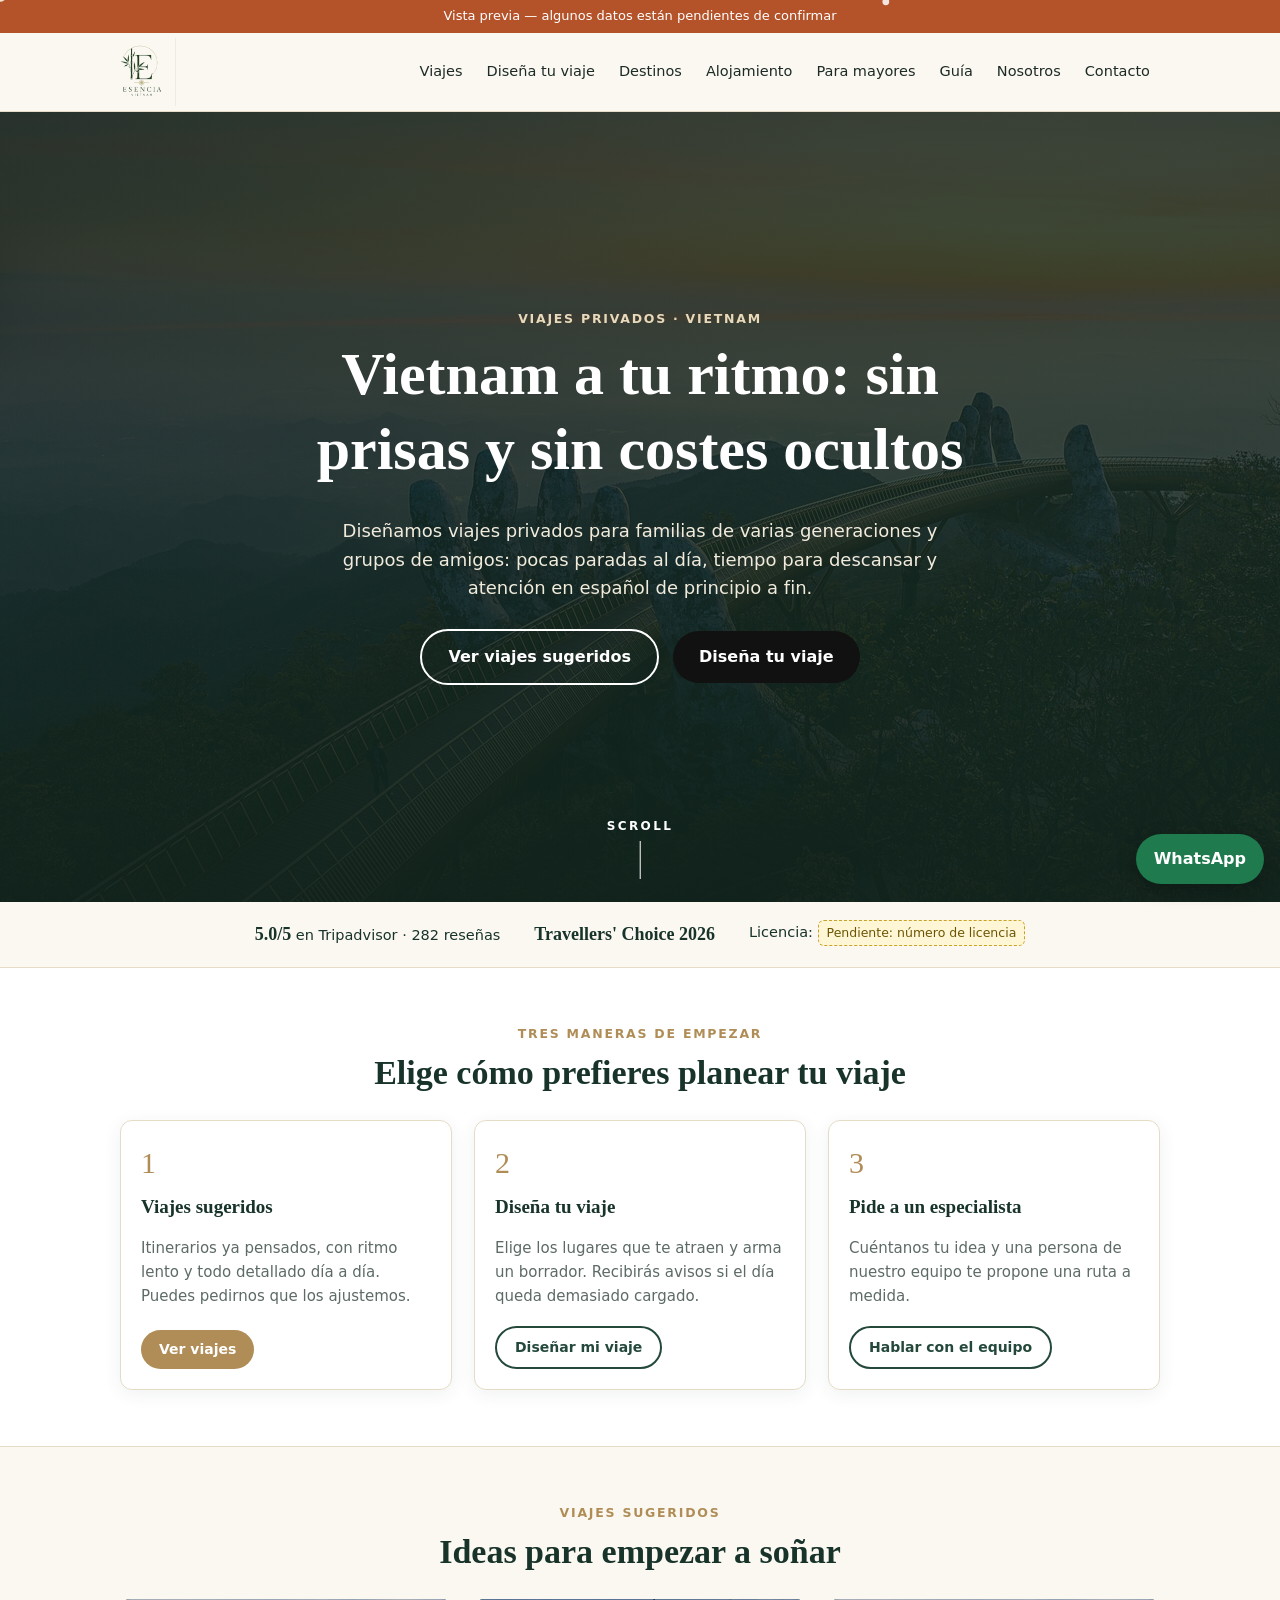
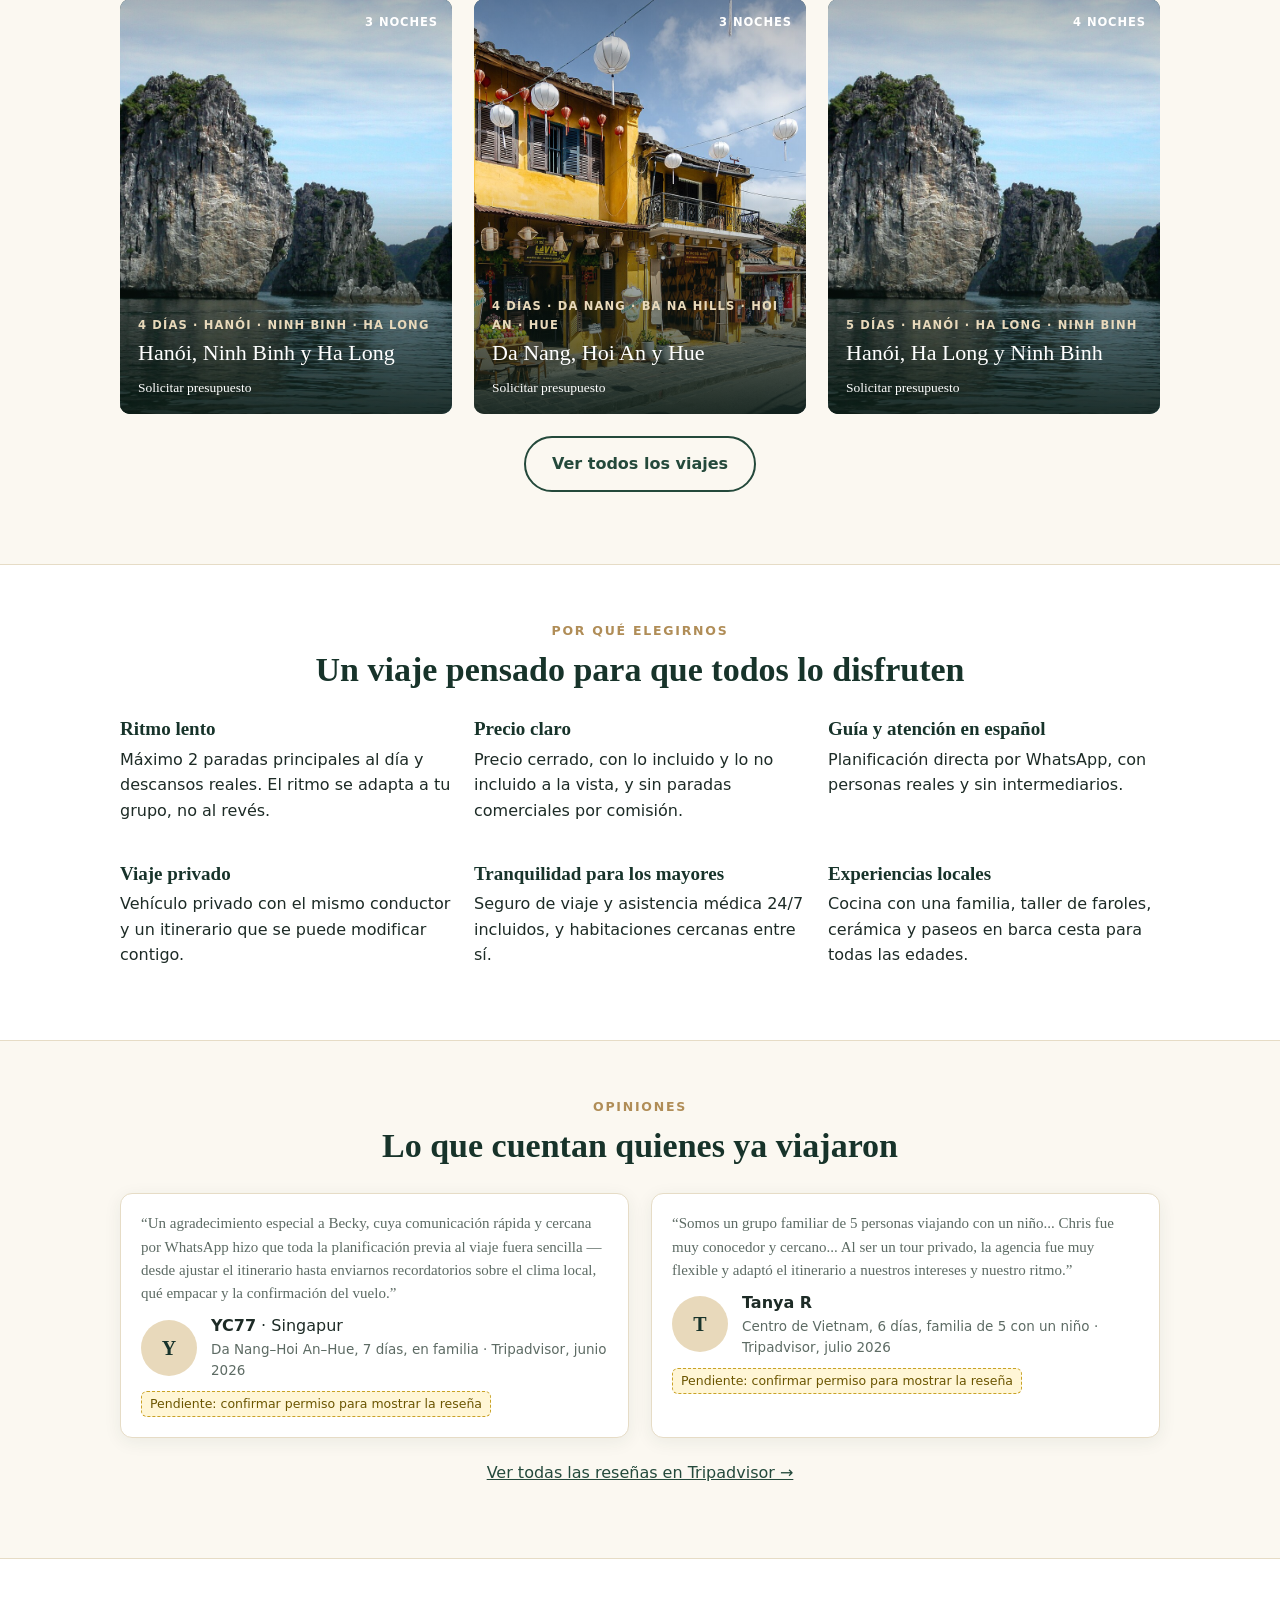
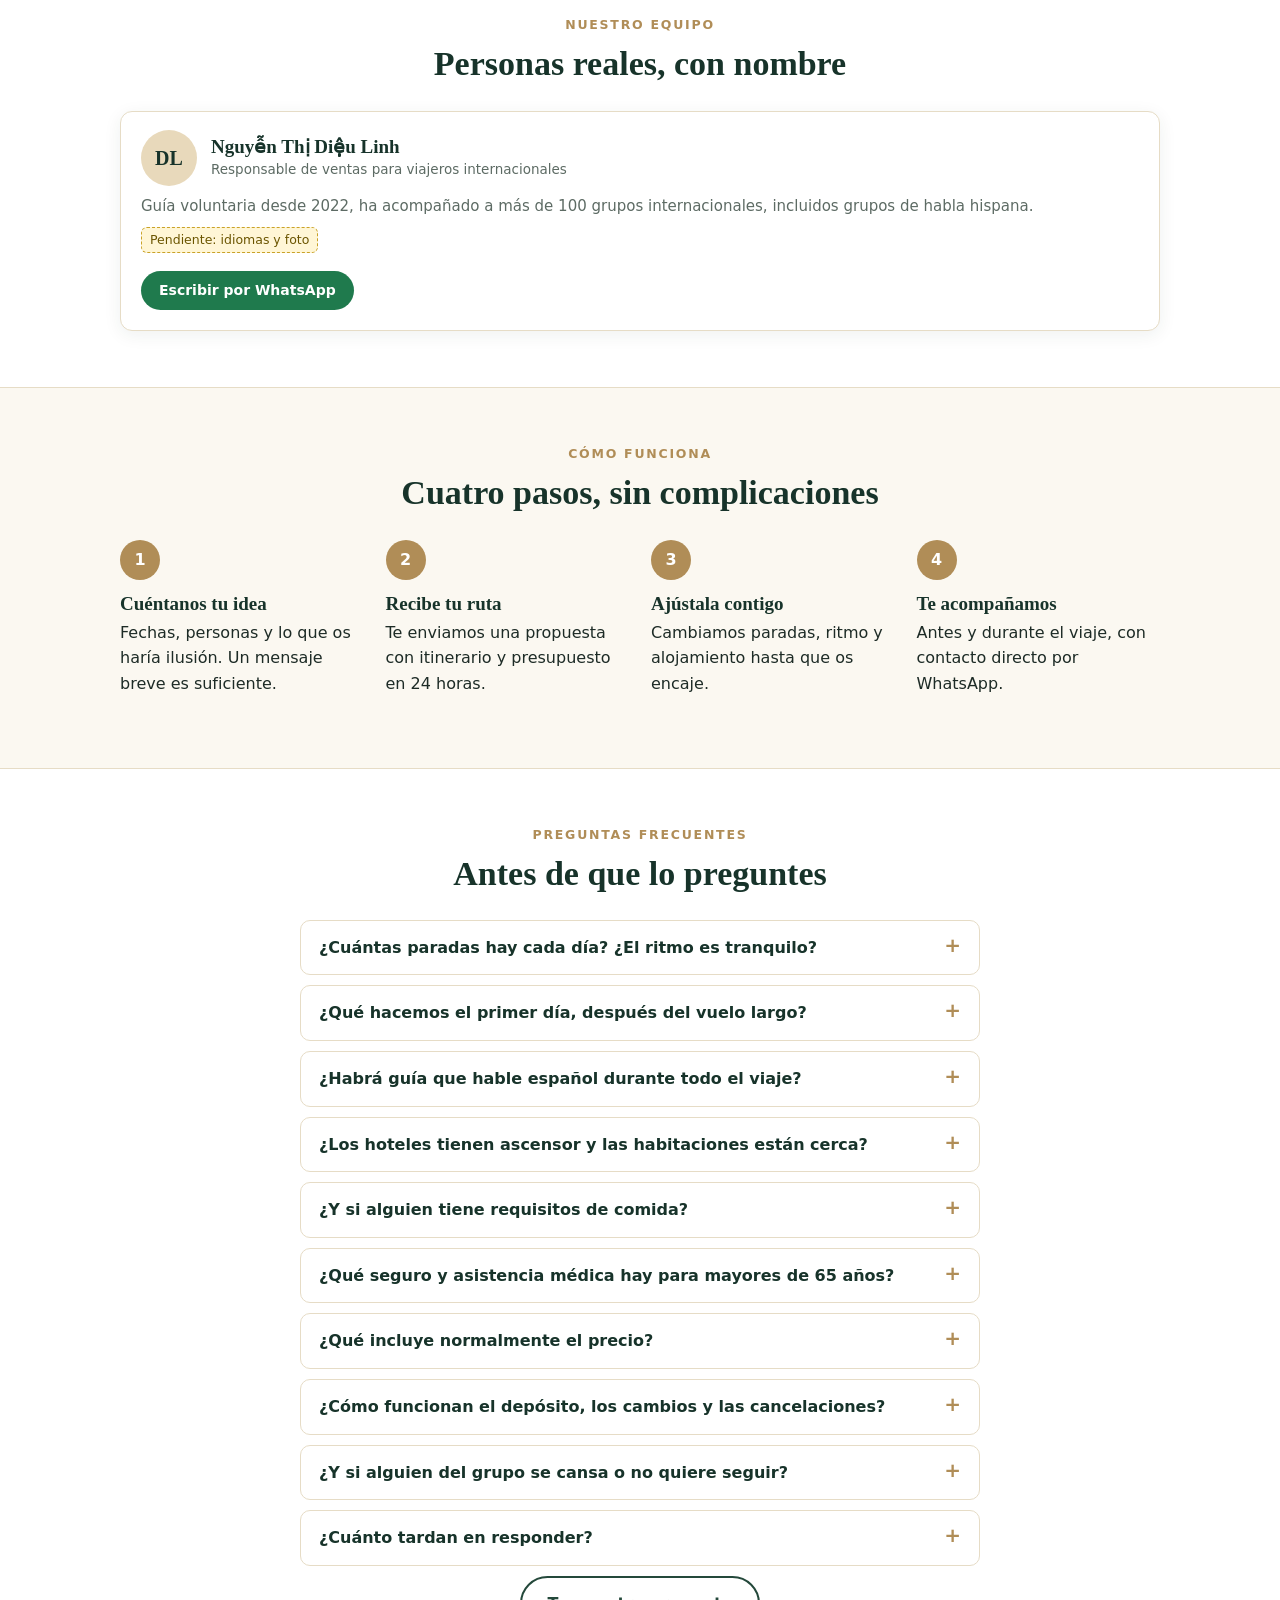
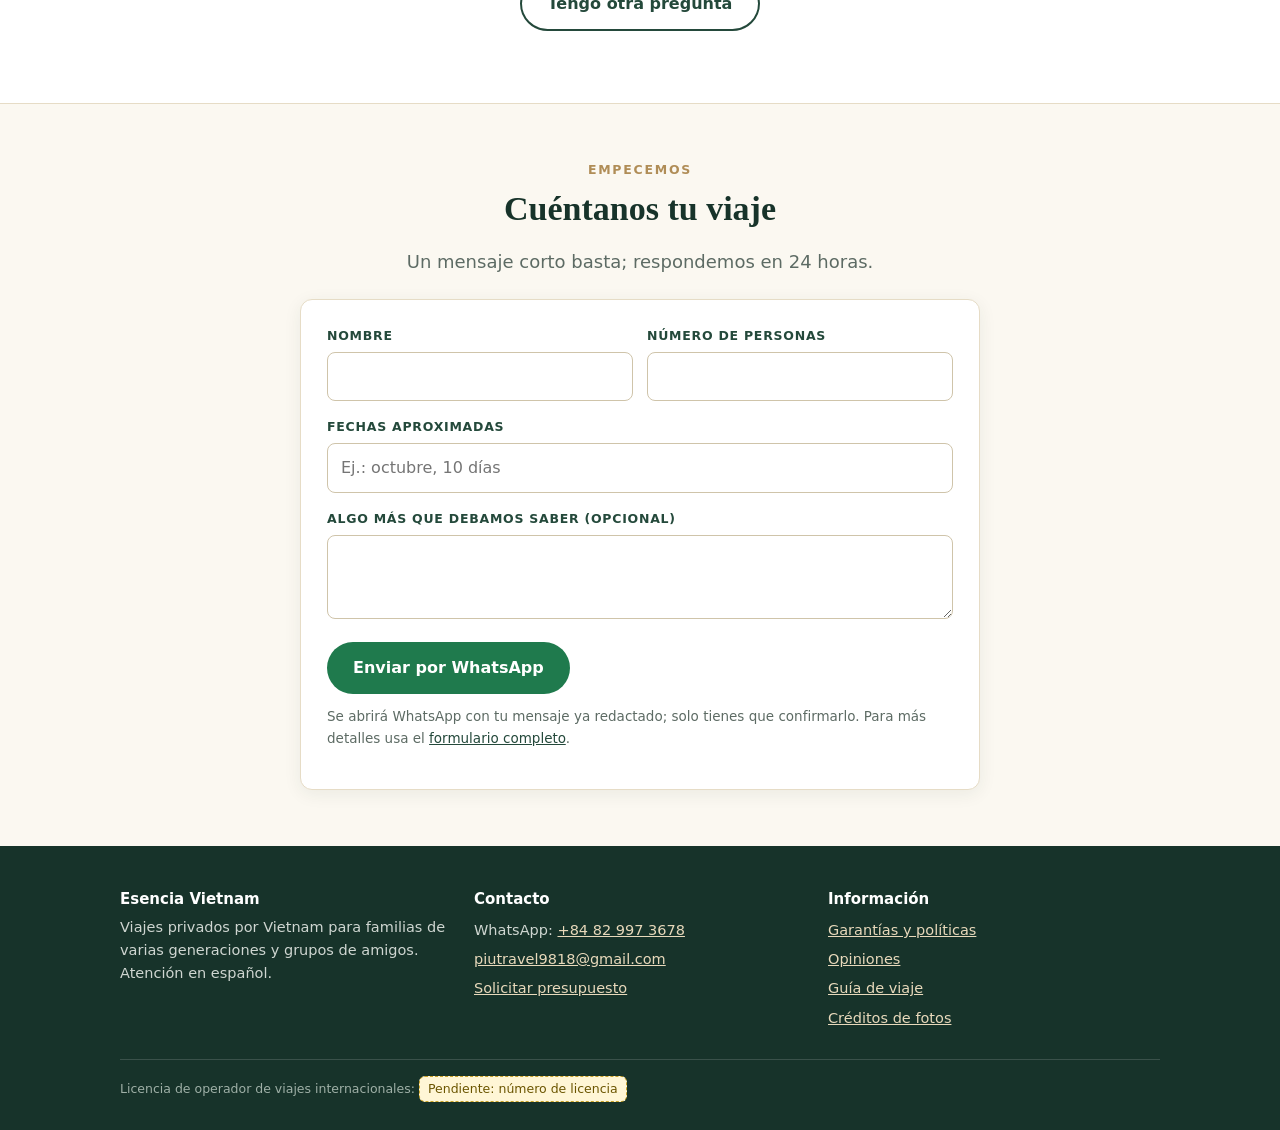
==== index.html @ 39163aa2 "Portada: hero a pantalla completa preparado para vídeo de fondo Co-Authored-By: Claude Sonnet 5 <nor" ====
<!doctype html>
<html lang="es">
<head>
<meta charset="utf-8">
<meta name="viewport" content="width=device-width, initial-scale=1">
<meta name="robots" content="noindex">
<title>Viajes privados a Vietnam a ritmo lento — Esencia Vietnam</title>
<meta name="description" content="Viajes privados por Vietnam a ritmo lento y sin costes ocultos, con atención en español para familias de varias generaciones y grupos de amigos.">
<link rel="stylesheet" href="assets/css/site.css">
<script src="data/site.js"></script>
<script src="data/trips.js"></script>
<script src="data/credits.js"></script>
<script src="assets/js/site.js"></script>
<style>
.hero .row{margin-top:26px}
.start-card .num{font-family:var(--serif);font-size:30px;color:var(--gold)}
.reason h3{margin-bottom:.3em}
.quote{font-family:var(--serif);font-size:17px;line-height:1.55;color:var(--green-900);margin:0 0 12px}
.person{display:flex;gap:14px;align-items:center}
.avatar{width:56px;height:56px;border-radius:50%;background:var(--gold-soft);color:var(--green-900);display:flex;align-items:center;justify-content:center;font-family:var(--serif);font-weight:700;font-size:20px;flex:none;object-fit:cover}
.steps{counter-reset:s;list-style:none;margin:0;padding:0;display:grid;gap:22px;grid-template-columns:repeat(auto-fit,minmax(220px,1fr))}
.steps li{position:relative;padding-top:52px}
.steps li::before{counter-increment:s;content:counter(s);position:absolute;top:0;left:0;width:40px;height:40px;border-radius:50%;background:var(--gold);color:#fff;font-weight:700;display:flex;align-items:center;justify-content:center}
.steps h3{margin-bottom:.2em}
</style>
<style>
.hero{background:linear-gradient(180deg,rgba(23,51,42,.62),rgba(23,51,42,.86)),url(images/day3-ba-na-hills.jpg) center 35%/cover no-repeat;padding:110px 0 90px}
.hero h1{max-width:820px}
.hero-video{position:relative;min-height:calc(100vh - 110px);display:flex;align-items:center;text-align:center;padding:90px 0 110px;overflow:hidden}
.hero-video .hero-bg{position:absolute;inset:0;width:100%;height:100%;object-fit:cover;z-index:0}
.hero-video::before{content:"";position:absolute;inset:0;z-index:1;background:linear-gradient(180deg,rgba(15,30,24,.55),rgba(15,30,24,.35) 45%,rgba(15,30,24,.7))}
.hero-video .hero-inner{position:relative;z-index:2}
.hero-video h1{margin-inline:auto;font-size:clamp(32px,5.4vw,60px)}
.hero-video .lead{margin-inline:auto;color:#f1ebdc}
.btn.ghost-light{background:transparent;border:2px solid #fff;color:#fff}
.btn.dark{background:#111;color:#fff}
.scroll-cue{position:absolute;z-index:2;left:50%;bottom:22px;transform:translateX(-50%);background:none;border:0;color:#fff;font:600 12px var(--sans);letter-spacing:.2em;cursor:pointer;display:flex;flex-direction:column;align-items:center;gap:8px}
.scroll-cue span{display:block;width:1px;height:38px;background:#fff}
</style>
</head>
<body>
<div id="site-header"></div>
<main>
  <section class="hero hero-video">
    <video class="hero-bg" id="hero-video" autoplay muted loop playsinline preload="metadata" poster="images/day3-ba-na-hills.jpg" aria-hidden="true"><source src="videos/hero.mp4" type="video/mp4"></video>
    <div class="container hero-inner">
      <p class="kicker" style="color:var(--gold-soft)">Viajes privados · Vietnam</p>
      <h1>Vietnam a tu ritmo: sin prisas y sin costes ocultos</h1>
      <p class="lead">Diseñamos viajes privados para familias de varias generaciones y grupos de amigos: pocas paradas al día, tiempo para descansar y atención en español de principio a fin.</p>
      <div class="row" style="justify-content:center">
        <a class="btn ghost-light" href="viajes.html">Ver viajes sugeridos</a>
        <a class="btn dark" href="constructor.html">Diseña tu viaje</a>
      </div>
    </div>
    <button type="button" class="scroll-cue" id="scroll-cue" aria-label="Bajar">SCROLL<span></span></button>
  </section>


  <section class="container">
    <div class="trustbar" id="trustbar"></div>
  </section>

  <section class="section alt" id="empezar">
    <div class="container">
      <div class="center"><p class="kicker">Tres maneras de empezar</p><h2>Elige cómo prefieres planear tu viaje</h2></div>
      <div class="grid c3" style="margin-top:26px">
        <div class="card start-card"><div class="body"><span class="num">1</span><h3>Viajes sugeridos</h3><p>Itinerarios ya pensados, con ritmo lento y todo detallado día a día. Puedes pedirnos que los ajustemos.</p><div class="foot"><a class="btn small" href="viajes.html">Ver viajes</a></div></div></div>
        <div class="card start-card"><div class="body"><span class="num">2</span><h3>Diseña tu viaje</h3><p>Elige los lugares que te atraen y arma un borrador. Recibirás avisos si el día queda demasiado cargado.</p><div class="foot"><a class="btn small ghost" href="constructor.html">Diseñar mi viaje</a></div></div></div>
        <div class="card start-card"><div class="body"><span class="num">3</span><h3>Pide a un especialista</h3><p>Cuéntanos tu idea y una persona de nuestro equipo te propone una ruta a medida.</p><div class="foot"><a class="btn small ghost" href="contacto.html">Hablar con el equipo</a></div></div></div>
      </div>
    </div>
  </section>

  <section class="section">
    <div class="container">
      <div class="center"><p class="kicker">Viajes sugeridos</p><h2>Ideas para empezar a soñar</h2></div>
      <div class="grid c3" id="trips-home" style="margin-top:26px"></div>
      <p class="center" style="margin-top:22px"><a class="btn ghost" href="viajes.html">Ver todos los viajes</a></p>
    </div>
  </section>

  <section class="section alt">
    <div class="container">
      <div class="center"><p class="kicker">Por qué elegirnos</p><h2>Un viaje pensado para que todos lo disfruten</h2></div>
      <div class="grid c3 reason" style="margin-top:26px">
        <div><h3>Ritmo lento</h3><p>Máximo 2 paradas principales al día y descansos reales. El ritmo se adapta a tu grupo, no al revés.</p></div>
        <div><h3>Precio claro</h3><p>Precio cerrado, con lo incluido y lo no incluido a la vista, y sin paradas comerciales por comisión.</p></div>
        <div><h3>Guía y atención en español</h3><p>Planificación directa por WhatsApp, con personas reales y sin intermediarios.</p></div>
        <div><h3>Viaje privado</h3><p>Vehículo privado con el mismo conductor y un itinerario que se puede modificar contigo.</p></div>
        <div><h3>Tranquilidad para los mayores</h3><p>Seguro de viaje y asistencia médica 24/7 incluidos, y habitaciones cercanas entre sí.</p></div>
        <div><h3>Experiencias locales</h3><p>Cocina con una familia, taller de faroles, cerámica y paseos en barca cesta para todas las edades.</p></div>
      </div>
    </div>
  </section>

  <section class="section">
    <div class="container">
      <div class="center"><p class="kicker">Opiniones</p><h2>Lo que cuentan quienes ya viajaron</h2></div>
      <div class="grid c2" id="reviews-home" style="margin-top:26px"></div>
      <p class="center" style="margin-top:22px"><a id="ta-link" target="_blank" rel="noopener">Ver todas las reseñas en Tripadvisor →</a></p>
    </div>
  </section>

  <section class="section alt">
    <div class="container">
      <div class="center"><p class="kicker">Nuestro equipo</p><h2>Personas reales, con nombre</h2></div>
      <div class="grid c3" id="team-home" style="margin-top:26px"></div>
    </div>
  </section>

  <section class="section">
    <div class="container">
      <div class="center"><p class="kicker">Cómo funciona</p><h2>Cuatro pasos, sin complicaciones</h2></div>
      <ol class="steps" style="margin-top:26px">
        <li><h3>Cuéntanos tu idea</h3><p>Fechas, personas y lo que os haría ilusión. Un mensaje breve es suficiente.</p></li>
        <li><h3>Recibe tu ruta</h3><p>Te enviamos una propuesta con itinerario y presupuesto en 24 horas.</p></li>
        <li><h3>Ajústala contigo</h3><p>Cambiamos paradas, ritmo y alojamiento hasta que os encaje.</p></li>
        <li><h3>Te acompañamos</h3><p>Antes y durante el viaje, con contacto directo por WhatsApp.</p></li>
      </ol>
    </div>
  </section>

  <section class="section alt" id="faq">
    <div class="container narrow">
      <div class="center"><p class="kicker">Preguntas frecuentes</p><h2>Antes de que lo preguntes</h2></div>
      <div id="faq-list" style="margin-top:24px"></div>
      <p class="center"><a class="btn ghost" href="contacto.html">Tengo otra pregunta</a></p>
    </div>
  </section>

  <section class="section" id="solicitar">
    <div class="container narrow">
      <div class="center"><p class="kicker">Empecemos</p><h2>Cuéntanos tu viaje</h2><p class="lead">Un mensaje corto basta; respondemos en 24 horas.</p></div>
      <form class="form" id="quick-form" style="margin-top:22px">
        <div class="two">
          <div class="field"><label for="q-nombre">Nombre</label><input id="q-nombre" required autocomplete="name"></div>
          <div class="field"><label for="q-personas">Número de personas</label><input id="q-personas" type="number" min="1" required></div>
        </div>
        <div class="field"><label for="q-fecha">Fechas aproximadas</label><input id="q-fecha" required placeholder="Ej.: octubre, 10 días"></div>
        <div class="field"><label for="q-nota">Algo más que debamos saber (opcional)</label><textarea id="q-nota"></textarea></div>
        <button class="btn wa" type="submit">Enviar por WhatsApp</button>
        <p class="route" style="margin-top:12px">Se abrirá WhatsApp con tu mensaje ya redactado; solo tienes que confirmarlo. Para más detalles usa el <a href="contacto.html">formulario completo</a>.</p>
      </form>
    </div>
  </section>
</main>
<div id="site-footer"></div>
<script>
E.ready(function(){
  E.snow();
  var C=E.C, D=E.D;
  document.getElementById('trustbar').innerHTML =
    '<span><b>5.0/5</b> en Tripadvisor · 282 reseñas</span>'+
    '<span><b>Travellers\' Choice 2026</b></span>'+
    '<span>Licencia: '+(C.licenseNumber?E.esc(C.licenseNumber):E.todo('número de licencia'))+'</span>';
  document.getElementById('trips-home').innerHTML = D.trips.slice(0,3).map(E.tripCard).join('');
  document.getElementById('ta-link').href=C.tripadvisor;
  document.getElementById('reviews-home').innerHTML = D.reviews.slice(0,2).map(function(r){
    return '<figure class="card" style="margin:0"><div class="body"><p class="quote">“'+E.esc(r.text)+'”</p>'+
      '<div class="person"><div class="avatar" aria-hidden="true">'+E.esc(r.author.charAt(0))+'</div><div><b>'+E.esc(r.author)+'</b>'+(r.origin?' · '+E.esc(r.origin):'')+
      '<div class="route">'+E.esc(r.trip)+' · '+E.esc(r.source)+', '+E.esc(r.date)+'</div></div></div>'+
      (r.permission===false?'<div>'+E.todo('confirmar permiso para mostrar la reseña')+'</div>':'')+
      '</div></figure>';
  }).join('');
  document.getElementById('team-home').innerHTML = D.team.map(function(m){
    var ini=m.name.split(' ').slice(-2).map(function(w){return w.charAt(0);}).join('');
    return '<div class="card"><div class="body"><div class="person">'+
      (m.photo?'<img class="avatar" src="'+E.esc(m.photo)+'" alt="'+E.esc(m.name)+'">':'<div class="avatar" aria-hidden="true">'+E.esc(ini)+'</div>')+
      '<div><h3 style="margin:0">'+E.esc(m.name)+'</h3><div class="route">'+E.esc(m.role)+'</div></div></div>'+
      '<p>'+E.esc(m.bio)+'</p>'+
      '<div>'+(m.languages?'Idiomas: '+E.esc(m.languages.join?m.languages.join(', '):m.languages):E.todo('idiomas y foto'))+'</div>'+
      '<div class="foot"><a class="btn small wa" target="_blank" rel="noopener" href="'+E.waLink('Hola, quisiera información sobre un viaje a Vietnam.')+'">Escribir por WhatsApp</a></div></div></div>';
  }).join('');
  var T=E.todo;
  var faq=[
    ['¿Cuántas paradas hay cada día? ¿El ritmo es tranquilo?','Diseñamos un máximo de 2 paradas principales al día, con pausas para descansar. Si tu grupo lo prefiere, se puede omitir una parada sobre la marcha.'],
    ['¿Qué hacemos el primer día, después del vuelo largo?','El día de llegada se deja ligero a propósito: traslado, instalarse y, si apetece, un paseo corto. Las actividades principales empiezan al día siguiente.'],
    ['¿Habrá guía que hable español durante todo el viaje?','La planificación se hace en español y el itinerario de ejemplo incluye guía en español/inglés. '+T('confirmar si el guía en español acompaña todo el recorrido')],
    ['¿Los hoteles tienen ascensor y las habitaciones están cerca?','Buscamos hoteles 4–5★ con habitaciones comunicadas o cercanas. '+T('confirmar ascensor en cada hotel')],
    ['¿Y si alguien tiene requisitos de comida?','Trabajamos con menús flexibles: platos suaves para mayores y opciones sencillas para niños. Puedes indicarlo en el formulario (es opcional y confidencial).'],
    ['¿Qué seguro y asistencia médica hay para mayores de 65 años?','El itinerario de ejemplo incluye seguro de viaje y asistencia médica 24/7. '+T('límites de edad, coberturas y hospitales de referencia')],
    ['¿Qué incluye normalmente el precio?','Cada viaje muestra su tabla de incluido y no incluido. En el ejemplo: vehículo privado, guía, alojamiento, comidas indicadas y seguro; no incluye vuelos ni propinas.'],
    ['¿Cómo funcionan el depósito, los cambios y las cancelaciones?',T('política de depósito, cambios y cancelación')],
    ['¿Y si alguien del grupo se cansa o no quiere seguir?','Al ser un viaje privado, se puede parar, descansar o saltar una actividad sin afectar al resto. Lo hablamos con tu guía en el momento.'],
    ['¿Cuánto tardan en responder?','Respondemos en 24 horas con una propuesta o con las preguntas que necesitemos para preparar tu presupuesto.']
  ];
  document.getElementById('faq-list').innerHTML = faq.map(function(f){
    return '<details class="acc"><summary>'+E.esc(f[0])+'</summary><div class="acc-body">'+f[1]+'</div></details>';
  }).join('');
  document.getElementById('quick-form').addEventListener('submit',function(e){
    e.preventDefault();
    var v=function(id){return document.getElementById(id).value.trim();};
    var t='Hola, soy '+v('q-nombre')+'. Somos '+v('q-personas')+' persona(s) y pensamos viajar: '+v('q-fecha')+'.'+(v('q-nota')?' '+v('q-nota'):'')+' Quisiera recibir una propuesta de viaje a Vietnam.';
    window.open(E.waLink(t),'_blank','noopener');
  });
});
</script>
<script>
(function(){
  var v=document.getElementById('hero-video');
  if(v){
    v.addEventListener('error',function(){v.remove();},true);
    var s=v.querySelector('source'); if(s) s.addEventListener('error',function(){v.remove();});
    if(matchMedia('(prefers-reduced-motion: reduce)').matches){v.removeAttribute('autoplay');v.pause();}
  }
  var c=document.getElementById('scroll-cue');
  if(c) c.addEventListener('click',function(){window.scrollTo({top:document.querySelector('.hero-video').offsetHeight,behavior:'smooth'});});
})();
</script>
</body>
</html>
---- assets/css/site.css ----
/* Esencia Vietnam — hoja de estilos compartida */
:root{
  --ink:#1d2b26; --muted:#5d6b64;
  --green-900:#17332a; --green-700:#24493b; --green-500:#3f7060;
  --gold:#b08d57; --gold-soft:#e8d9bb;
  --paper:#fbf8f1; --card:#fff; --line:#e6dcc6;
  --warn:#b4532a; --warn-bg:#fdf0e8;
  --radius:12px; --shadow:0 4px 18px rgba(23,51,42,.07);
  --serif:Georgia,'Times New Roman',serif;
  --sans:'Segoe UI',system-ui,-apple-system,Arial,sans-serif;
}
*{box-sizing:border-box}
html{scroll-behavior:smooth}
body{margin:0;font-family:var(--sans);color:var(--ink);background:var(--paper);line-height:1.6;font-size:16px}
img{max-width:100%;display:block}
a{color:var(--green-700)}
h1,h2,h3,h4{font-family:var(--serif);line-height:1.25;color:var(--green-900);text-wrap:balance;margin:0 0 .5em}
h1{font-size:clamp(28px,4.4vw,48px)} h2{font-size:clamp(22px,3vw,34px)} h3{font-size:19px}
p{margin:0 0 1em}
:focus-visible{outline:3px solid var(--gold);outline-offset:2px}
.container{max-width:1080px;margin:0 auto;padding:0 20px}
.narrow{max-width:720px}
.section{padding:56px 0}
.section.alt{background:#fff;border-block:1px solid var(--line)}
.section.dark{background:var(--green-900);color:#efe9da}
.section.dark h2,.section.dark h3{color:#fff}
.kicker{font-size:12.5px;text-transform:uppercase;letter-spacing:.14em;color:var(--gold);font-weight:600;margin:0 0 8px}
.lead{font-size:18px;color:var(--muted)}
.center{text-align:center}
.grid{display:grid;gap:22px}
.grid.c2{grid-template-columns:repeat(auto-fit,minmax(300px,1fr))}
.grid.c3{grid-template-columns:repeat(auto-fit,minmax(260px,1fr))}
.grid.c4{grid-template-columns:repeat(auto-fit,minmax(200px,1fr))}
.stack>*+*{margin-top:16px}
.row{display:flex;gap:14px;flex-wrap:wrap;align-items:center}

/* botones */
.btn{display:inline-block;background:var(--gold);color:#fff;font-weight:600;padding:13px 26px;border-radius:999px;text-decoration:none;border:0;cursor:pointer;font:inherit;font-weight:600;transition:transform .15s,box-shadow .15s}
.btn:hover{transform:translateY(-2px);box-shadow:0 8px 20px rgba(176,141,87,.4)}
.btn.ghost{background:transparent;color:var(--green-700);border:2px solid var(--green-700)}
.btn.light{background:#fff;color:var(--green-900)}
.btn.small{padding:8px 18px;font-size:14px}
.btn.wa{background:#1f7a4d}

/* cabecera */
.demo-banner{background:var(--warn);color:#fff;text-align:center;font-size:13px;padding:6px 12px}
.site-header{position:sticky;top:0;z-index:50;background:rgba(251,248,241,.96);backdrop-filter:blur(6px);border-bottom:1px solid var(--line)}
.site-header .container{display:flex;align-items:center;justify-content:space-between;gap:16px;min-height:64px}
.brand{font-family:var(--serif);font-weight:700;font-size:20px;color:var(--green-900);text-decoration:none}
.brand small{display:block;font-family:var(--sans);font-size:10.5px;letter-spacing:.16em;text-transform:uppercase;color:var(--gold);font-weight:600}
.nav{display:flex;gap:4px;flex-wrap:wrap;align-items:center}
.nav a{padding:8px 10px;border-radius:8px;text-decoration:none;color:var(--ink);font-size:14.5px;white-space:nowrap}
.nav a:hover,.nav a[aria-current="page"]{background:var(--gold-soft);color:var(--green-900)}
.nav-toggle{display:none;background:none;border:1px solid var(--line);border-radius:8px;padding:8px 12px;font:inherit;cursor:pointer}
@media(max-width:1100px){
  .nav-toggle{display:block}
  .nav{display:none;position:absolute;top:100%;left:0;right:0;background:var(--paper);flex-direction:column;align-items:stretch;padding:10px 20px 18px;border-bottom:1px solid var(--line)}
  .nav.open{display:flex}
}
.wa-fab{position:fixed;right:16px;bottom:16px;z-index:60;background:#1f7a4d;color:#fff;text-decoration:none;font-weight:600;padding:12px 18px;border-radius:999px;box-shadow:0 6px 18px rgba(0,0,0,.25)}

/* hero */
.hero{position:relative;color:#fff;background:linear-gradient(160deg,var(--green-900),var(--green-700));padding:72px 0 64px}
.hero.photo{background-size:cover;background-position:center}
.hero.photo::before{content:"";position:absolute;inset:0;background:linear-gradient(180deg,rgba(23,51,42,.55),rgba(23,51,42,.8))}
.hero .container{position:relative}
.hero h1{color:#fff}
.hero .lead{color:#e4ded0;max-width:640px}
.page-head{padding:44px 0 26px}
.crumbs{font-size:13.5px;color:var(--muted);margin-bottom:10px}
.crumbs a{color:var(--muted)}

/* tarjetas */
.card{background:var(--card);border:1px solid var(--line);border-radius:var(--radius);box-shadow:var(--shadow);overflow:hidden;display:flex;flex-direction:column}
.card .media{aspect-ratio:16/10;object-fit:cover;width:100%;background:var(--gold-soft)}
.card .body{padding:18px 20px 20px;display:flex;flex-direction:column;gap:8px;flex:1}
.card .body p{margin:0;color:var(--muted);font-size:15px}
.card .foot{margin-top:auto;display:flex;justify-content:space-between;align-items:center;gap:10px;padding-top:10px}
.card a.stretch{text-decoration:none;color:inherit}
.tags{display:flex;gap:6px;flex-wrap:wrap}
.tag{font-size:12px;font-weight:600;letter-spacing:.03em;background:var(--paper);border:1px solid var(--gold-soft);color:var(--green-700);border-radius:999px;padding:3px 10px}
.route{font-size:13.5px;color:var(--muted)}
.price{font-family:var(--serif);color:var(--green-900)}
.price b{font-size:22px}
.sample-tag{display:inline-block;font-family:var(--sans);font-size:10.5px;background:var(--warn-bg);color:var(--warn);border:1px dashed var(--warn);border-radius:6px;padding:1px 6px;margin-left:6px;vertical-align:middle}

/* datos pendientes (solo para revisión interna) */
.todo{display:inline-block;background:#fff6d6;border:1px dashed #c9a227;color:#6b5500;font-size:12.5px;padding:2px 8px;border-radius:6px}
.todo::before{content:"Pendiente: "}

/* franja de confianza */
.trustbar{display:flex;gap:18px 34px;flex-wrap:wrap;justify-content:center;padding:18px 0;font-size:14.5px;color:var(--green-900)}
.trustbar b{font-family:var(--serif);font-size:18px}

/* listas */
.checks{list-style:none;margin:0;padding:0}
.checks li{padding:5px 0 5px 26px;position:relative}
.checks li::before{content:"✓";position:absolute;left:0;color:var(--green-500);font-weight:700}
.checks.no li::before{content:"–";color:var(--warn)}
.table-wrap{overflow-x:auto}
table{border-collapse:collapse;width:100%}
th,td{padding:10px 12px;text-align:left;border-bottom:1px solid var(--line);vertical-align:top}
th{background:var(--gold-soft);color:var(--green-900);font-size:14px}

/* acordeón (details) */
details.acc{background:#fff;border:1px solid var(--line);border-radius:10px;margin-bottom:10px}
details.acc summary{cursor:pointer;padding:14px 18px;font-weight:600;color:var(--green-900);list-style:none}
details.acc summary::-webkit-details-marker{display:none}
details.acc summary::after{content:"+";float:right;color:var(--gold);font-size:20px;line-height:1}
details.acc[open] summary::after{content:"–"}
details.acc .acc-body{padding:0 18px 16px;color:var(--muted)}

/* formularios */
.form{background:#fff;border:1px solid var(--line);border-radius:var(--radius);padding:26px;box-shadow:var(--shadow)}
.field{margin-bottom:16px}
.field label{display:block;font-size:12.5px;text-transform:uppercase;letter-spacing:.06em;color:var(--green-700);font-weight:600;margin-bottom:6px}
.field input,.field select,.field textarea{width:100%;padding:11px 13px;border:1px solid #cfc4aa;border-radius:8px;font:inherit;background:#fff}
.field textarea{min-height:84px;resize:vertical}
.field .hint{font-size:12.5px;color:var(--muted);margin-top:4px}
.form .two{display:grid;grid-template-columns:1fr 1fr;gap:14px}
@media(max-width:560px){.form .two{grid-template-columns:1fr}}

/* filtros y mapa */
.filters{display:flex;gap:12px;flex-wrap:wrap;align-items:end;background:#fff;border:1px solid var(--line);border-radius:var(--radius);padding:14px 16px;margin-bottom:22px}
.filters .field{margin:0;min-width:150px}
.map{height:460px;border-radius:var(--radius);border:1px solid var(--line);background:var(--gold-soft)}
.pace-warn{background:var(--warn-bg);border-left:4px solid var(--warn);padding:10px 14px;border-radius:6px;font-size:14.5px}
.pace-ok{background:#eaf4ee;border-left:4px solid var(--green-500);padding:10px 14px;border-radius:6px;font-size:14.5px}

/* itinerario */
.day{display:grid;grid-template-columns:56px 1fr;gap:16px;padding-bottom:26px}
.day .n{width:44px;height:44px;border-radius:50%;background:var(--green-900);color:var(--gold-soft);display:flex;align-items:center;justify-content:center;font-weight:700}
.meal{font-size:11.5px;font-weight:600;border:1px solid var(--gold-soft);background:var(--paper);border-radius:999px;padding:2px 10px;color:var(--green-900)}
.sticky-side{position:sticky;top:86px}
.layout-side{display:grid;grid-template-columns:minmax(0,1fr) 320px;gap:32px;align-items:start}
@media(max-width:900px){.layout-side{grid-template-columns:1fr}.sticky-side{position:static}}
.credit{font-size:11px;color:var(--muted)}
.credit a{color:var(--muted)}

/* pie */
.site-footer{background:var(--green-900);color:#cfd6d1;padding:44px 0 28px;font-size:14.5px}
.site-footer a{color:var(--gold-soft)}
.site-footer h4{color:#fff;font-size:15px;font-family:var(--sans)}
.site-footer ul{list-style:none;margin:0;padding:0}
.site-footer li{padding:3px 0}
.legal{border-top:1px solid rgba(255,255,255,.15);margin-top:26px;padding-top:16px;font-size:12.5px;color:#9fb0a7}
#snow{position:fixed;inset:0;width:100%;height:100%;pointer-events:none;z-index:40}
@media(prefers-reduced-motion:reduce){html{scroll-behavior:auto}.btn{transition:none}}

/* ---- logo ---- */
.brand{display:flex;align-items:center}
.brand-logo{height:68px;width:auto;display:block}
.site-header .container{min-height:78px}

/* ---- tarjetas de viaje con foto grande y vídeo (estilo buscador de viajes) ---- */
.tcards{display:grid;gap:14px;grid-template-columns:repeat(auto-fill,minmax(270px,1fr))}
.tcard{position:relative;display:block;aspect-ratio:4/5;overflow:hidden;border-radius:10px;background:var(--green-900);color:#fff;text-decoration:none;isolation:isolate}
.tcard img,.tcard video{position:absolute;inset:0;width:100%;height:100%;object-fit:cover}
.tcard img{transition:transform .6s ease}
.tcard video{opacity:0;transition:opacity .45s ease}
.tcard video.on{opacity:1}
.tcard:hover img,.tcard:focus-visible img{transform:scale(1.04)}
.tcard::after{content:"";position:absolute;inset:0;z-index:1;background:linear-gradient(180deg,rgba(0,0,0,.28) 0%,rgba(0,0,0,0) 30%,rgba(0,0,0,0) 45%,rgba(12,28,22,.88) 100%)}
.tbadge{position:absolute;z-index:2;top:14px;right:14px;font-size:11.5px;font-weight:700;letter-spacing:.08em;text-transform:uppercase}
.tinfo{position:absolute;z-index:2;left:0;right:0;bottom:0;padding:18px 18px 16px;display:flex;flex-direction:column;gap:6px}
.tkicker{font-size:11.5px;font-weight:600;letter-spacing:.1em;text-transform:uppercase;color:var(--gold-soft)}
.ttitle{font-family:var(--serif);font-size:22px;line-height:1.2}
.tfoot{display:flex;justify-content:space-between;align-items:center;gap:10px;font-size:13.5px;margin-top:4px}
.tfoot .price,.tfoot .price b{color:#fff;font-size:13.5px}
.tgo{font-weight:600;color:var(--gold-soft);opacity:0;transform:translateX(-6px);transition:.3s}
.tcard:hover .tgo,.tcard:focus-visible .tgo{opacity:1;transform:none}
@media(hover:none){.tgo{opacity:1;transform:none}}

/* ---- barra de filtros compacta ---- */
.filters{border:0;border-block:1px solid var(--line);border-radius:0;background:transparent;padding:14px 0;gap:8px 22px}
.filters .field label{font-size:11px;letter-spacing:.12em;color:var(--muted)}
.filters .field select{border:0;border-bottom:1px solid var(--ink);border-radius:0;background:transparent;padding:6px 20px 6px 0;font-weight:600}
#count{font-family:var(--serif);font-size:18px;color:var(--green-900);margin:0 0 18px;text-align:center}
.page-head.center{text-align:center}
.page-head.center .lead{margin-inline:auto;max-width:560px}
@media(prefers-reduced-motion:reduce){.tcard img,.tcard video,.tgo{transition:none}}
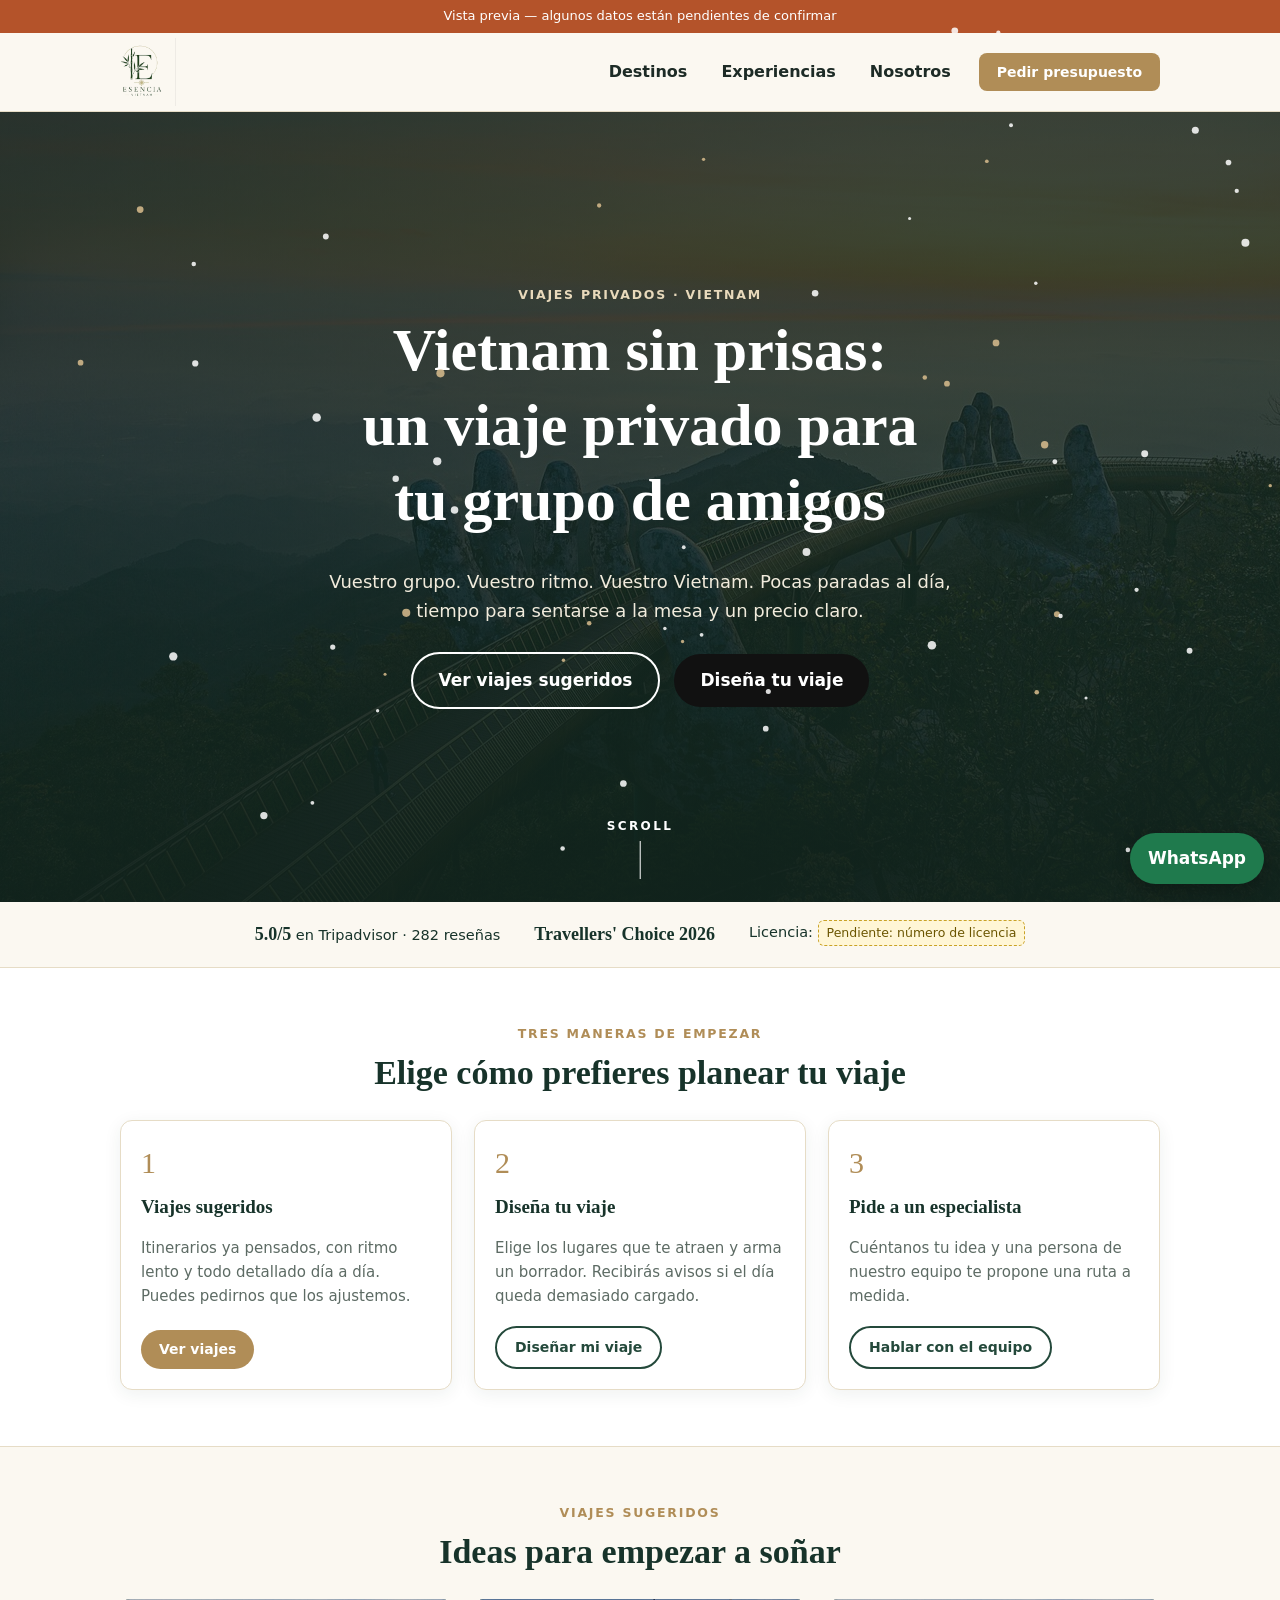
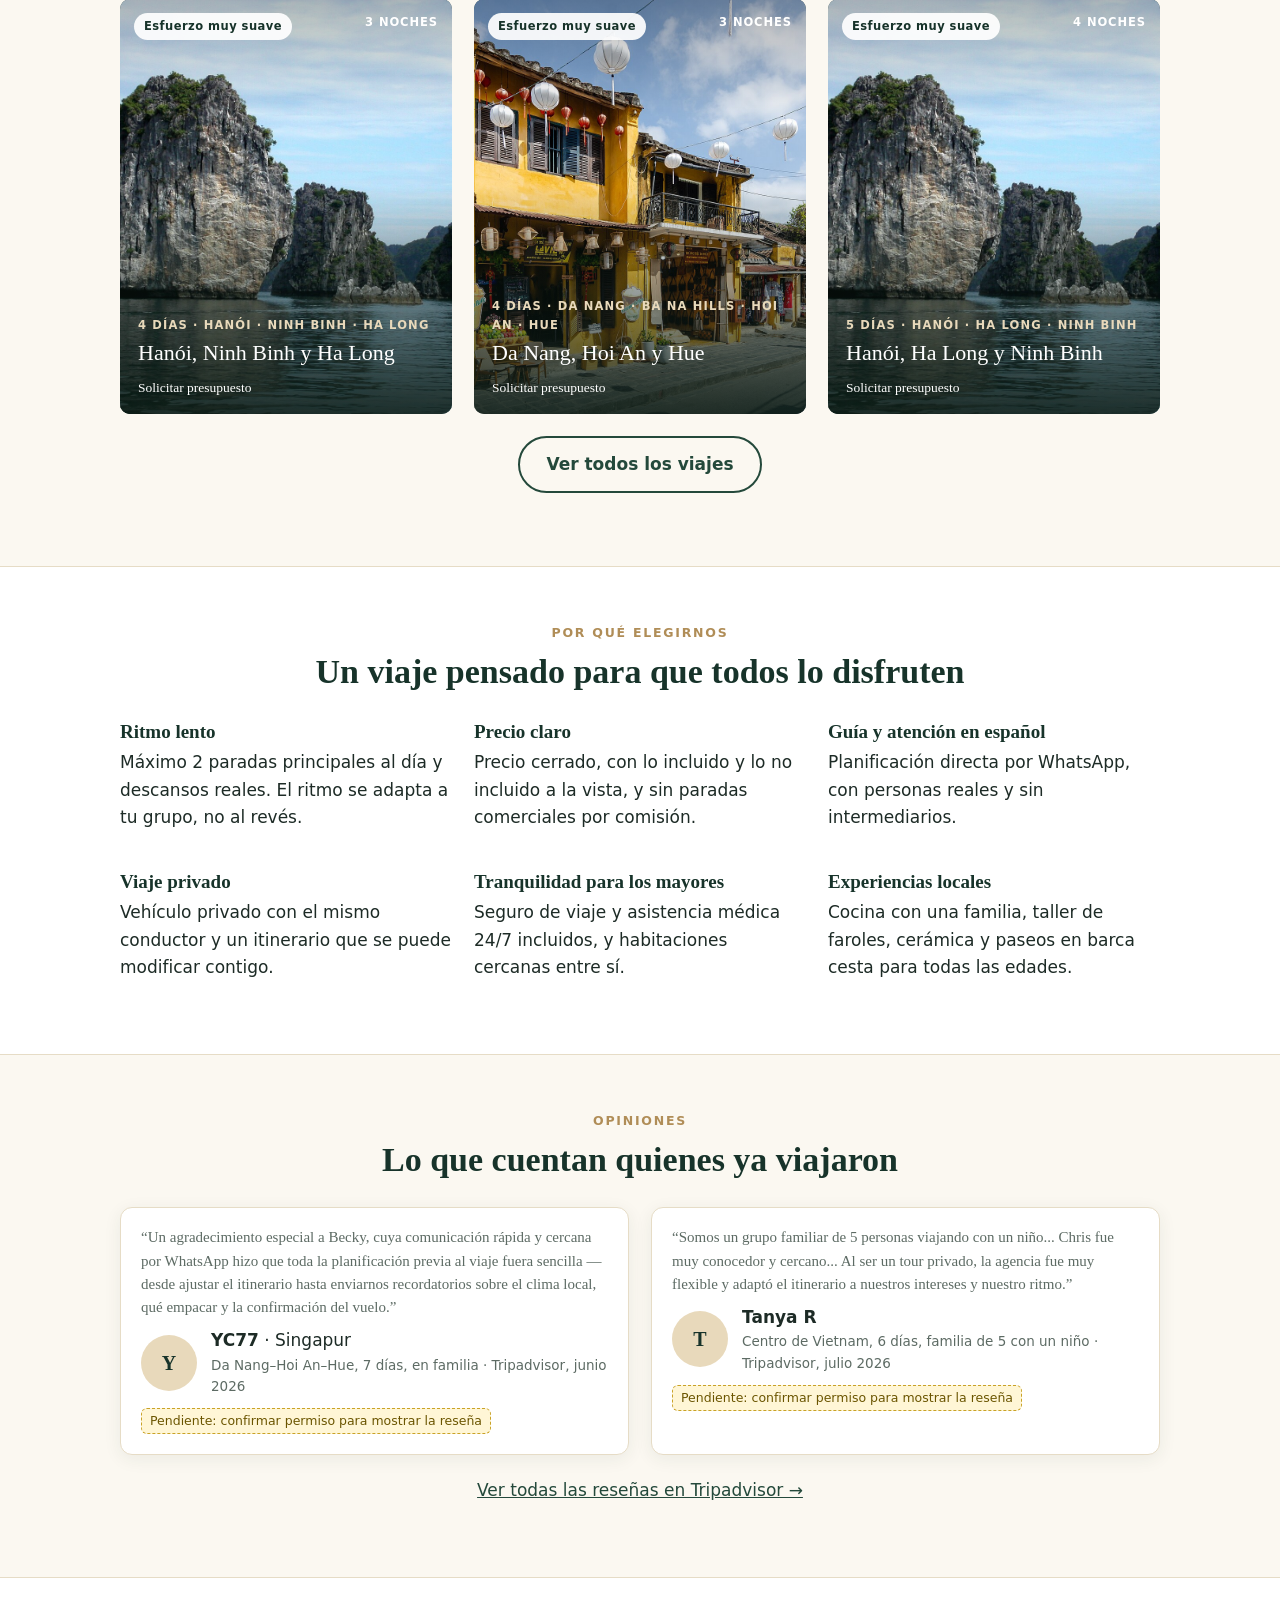
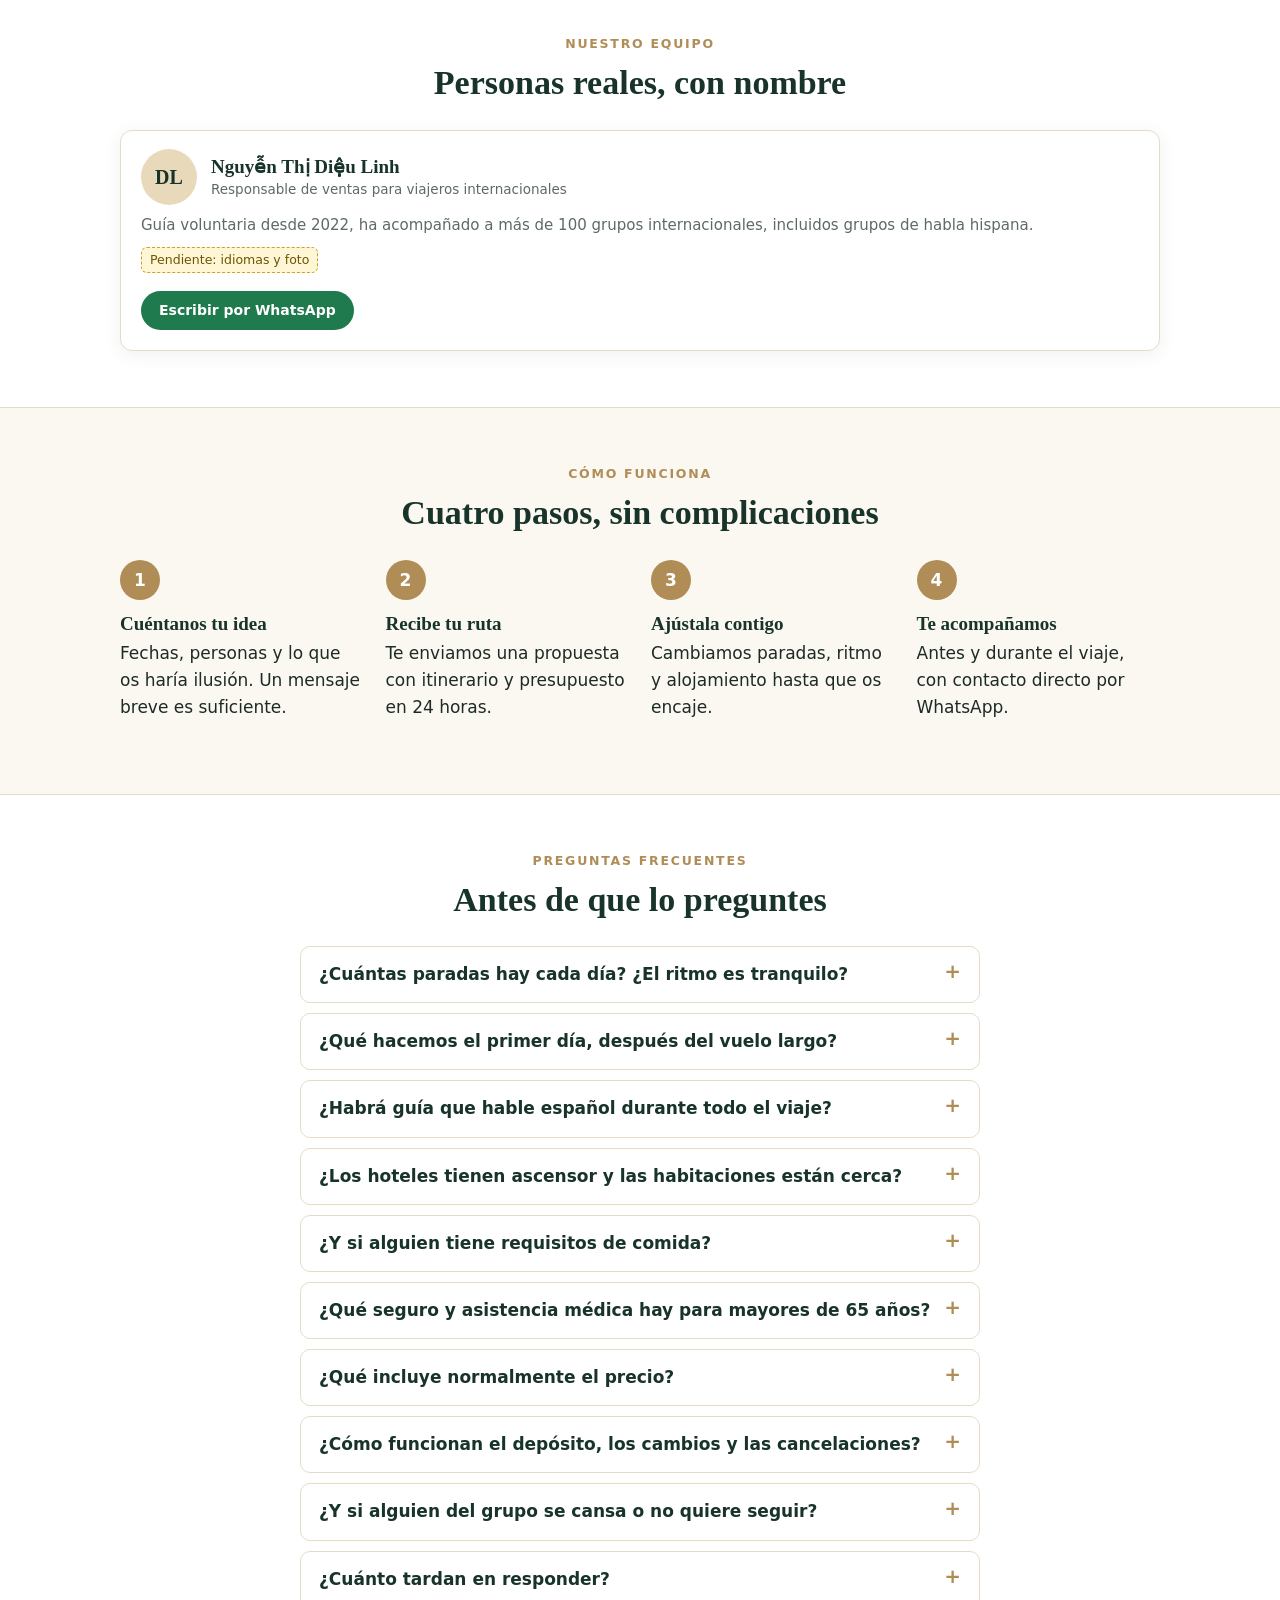
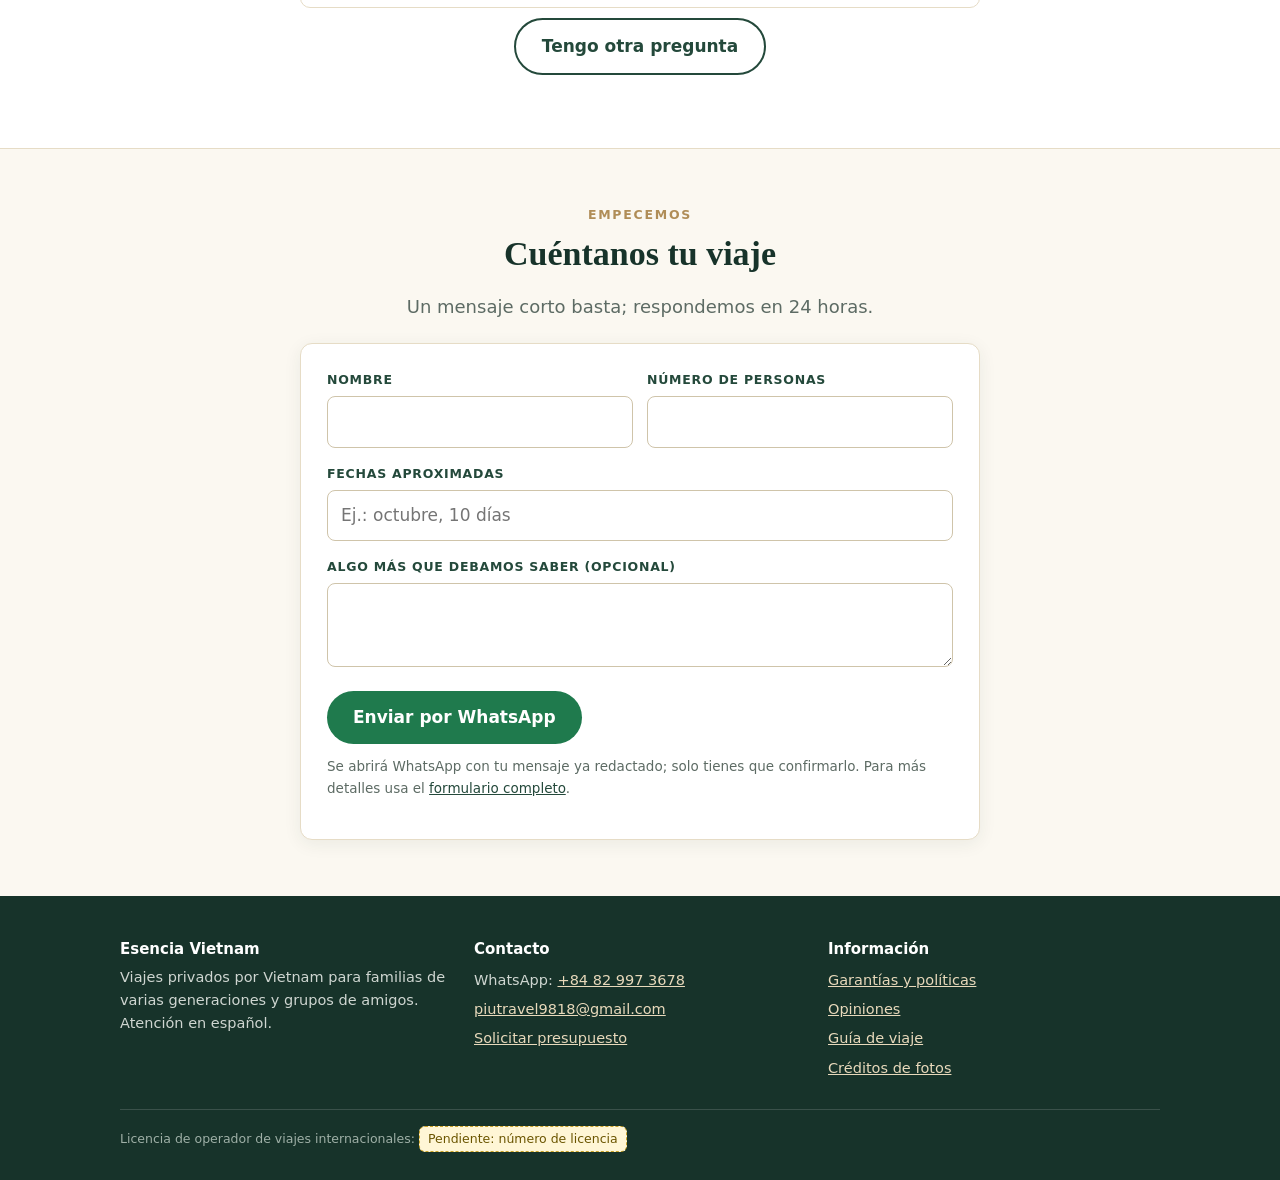
==== commit 7569ddca: "Menú Destinos/Experiencias/Nosotros, filtros por experiencia y esfuerzo, mensaje para grupo 55+ Co-A" ====
--- a/index.html
+++ b/index.html
@@ -45,8 +45,8 @@
     <video class="hero-bg" id="hero-video" autoplay muted loop playsinline preload="metadata" poster="images/day3-ba-na-hills.jpg" aria-hidden="true"><source src="videos/hero.mp4" type="video/mp4"></video>
     <div class="container hero-inner">
       <p class="kicker" style="color:var(--gold-soft)">Viajes privados · Vietnam</p>
-      <h1>Vietnam a tu ritmo: sin prisas y sin costes ocultos</h1>
-      <p class="lead">Diseñamos viajes privados para familias de varias generaciones y grupos de amigos: pocas paradas al día, tiempo para descansar y atención en español de principio a fin.</p>
+      <h1>Vietnam sin prisas: un viaje privado para tu grupo de amigos</h1>
+      <p class="lead">Vuestro grupo. Vuestro ritmo. Vuestro Vietnam. Pocas paradas al día, tiempo para sentarse a la mesa y un precio claro.</p>
       <div class="row" style="justify-content:center">
         <a class="btn ghost-light" href="viajes.html">Ver viajes sugeridos</a>
         <a class="btn dark" href="constructor.html">Diseña tu viaje</a>
--- a/assets/css/site.css
+++ b/assets/css/site.css
@@ -179,3 +179,23 @@
 .page-head.center{text-align:center}
 .page-head.center .lead{margin-inline:auto;max-width:560px}
 @media(prefers-reduced-motion:reduce){.tcard img,.tcard video,.tgo{transition:none}}
+
+/* ---- menú principal con submenús ---- */
+.nav{gap:6px}
+.nav .nav-item{position:relative}
+.nav .nav-top{font-size:16px;font-weight:600;padding:10px 14px}
+.nav-sub{display:none;position:absolute;top:100%;left:0;min-width:250px;background:#fff;border:1px solid var(--line);border-radius:10px;box-shadow:0 10px 28px rgba(23,51,42,.14);padding:8px;z-index:80}
+.nav-item:hover .nav-sub,.nav-item:focus-within .nav-sub{display:block}
+.nav-sub a{display:block;padding:9px 12px;font-size:15px;border-radius:6px}
+.nav-cta{margin-left:8px;color:#fff !important}
+.nav-cta:hover{background:var(--gold) !important;color:#fff !important}
+@media(max-width:1100px){
+  .nav-sub{display:block;position:static;border:0;box-shadow:none;padding:0 0 6px 14px;min-width:0;background:transparent}
+  .nav-cta{margin:8px 0 0;text-align:center}
+}
+/* ---- filtros por experiencia ---- */
+.chips{display:flex;flex-wrap:wrap;gap:8px;justify-content:center;margin:0 0 18px}
+.chip{font:inherit;font-size:15px;padding:9px 18px;border-radius:999px;border:1px solid var(--green-700);background:#fff;color:var(--green-900);cursor:pointer}
+.chip.on{background:var(--green-900);color:#fff}
+.teffort{position:absolute;z-index:2;top:14px;left:14px;font-size:11.5px;font-weight:600;letter-spacing:.04em;background:rgba(255,255,255,.92);color:var(--green-900);padding:4px 10px;border-radius:999px}
+body{font-size:17px}
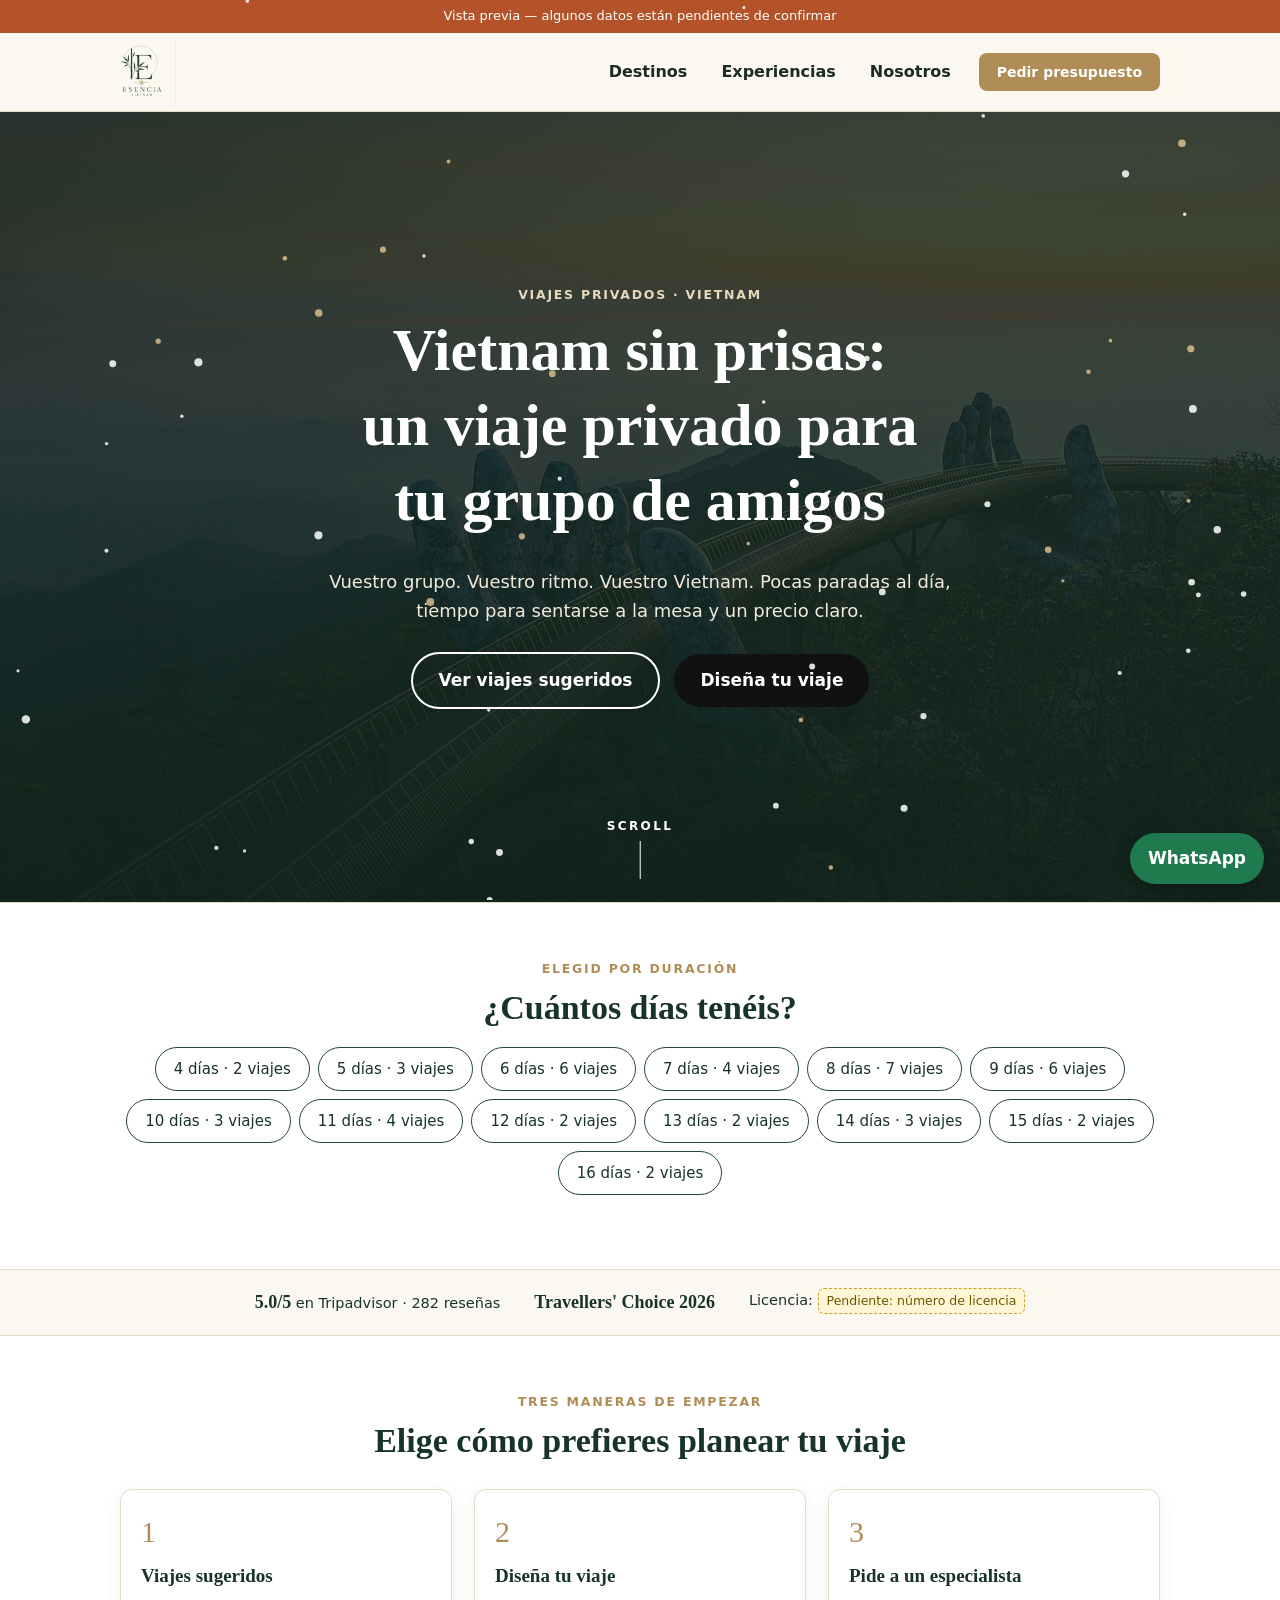
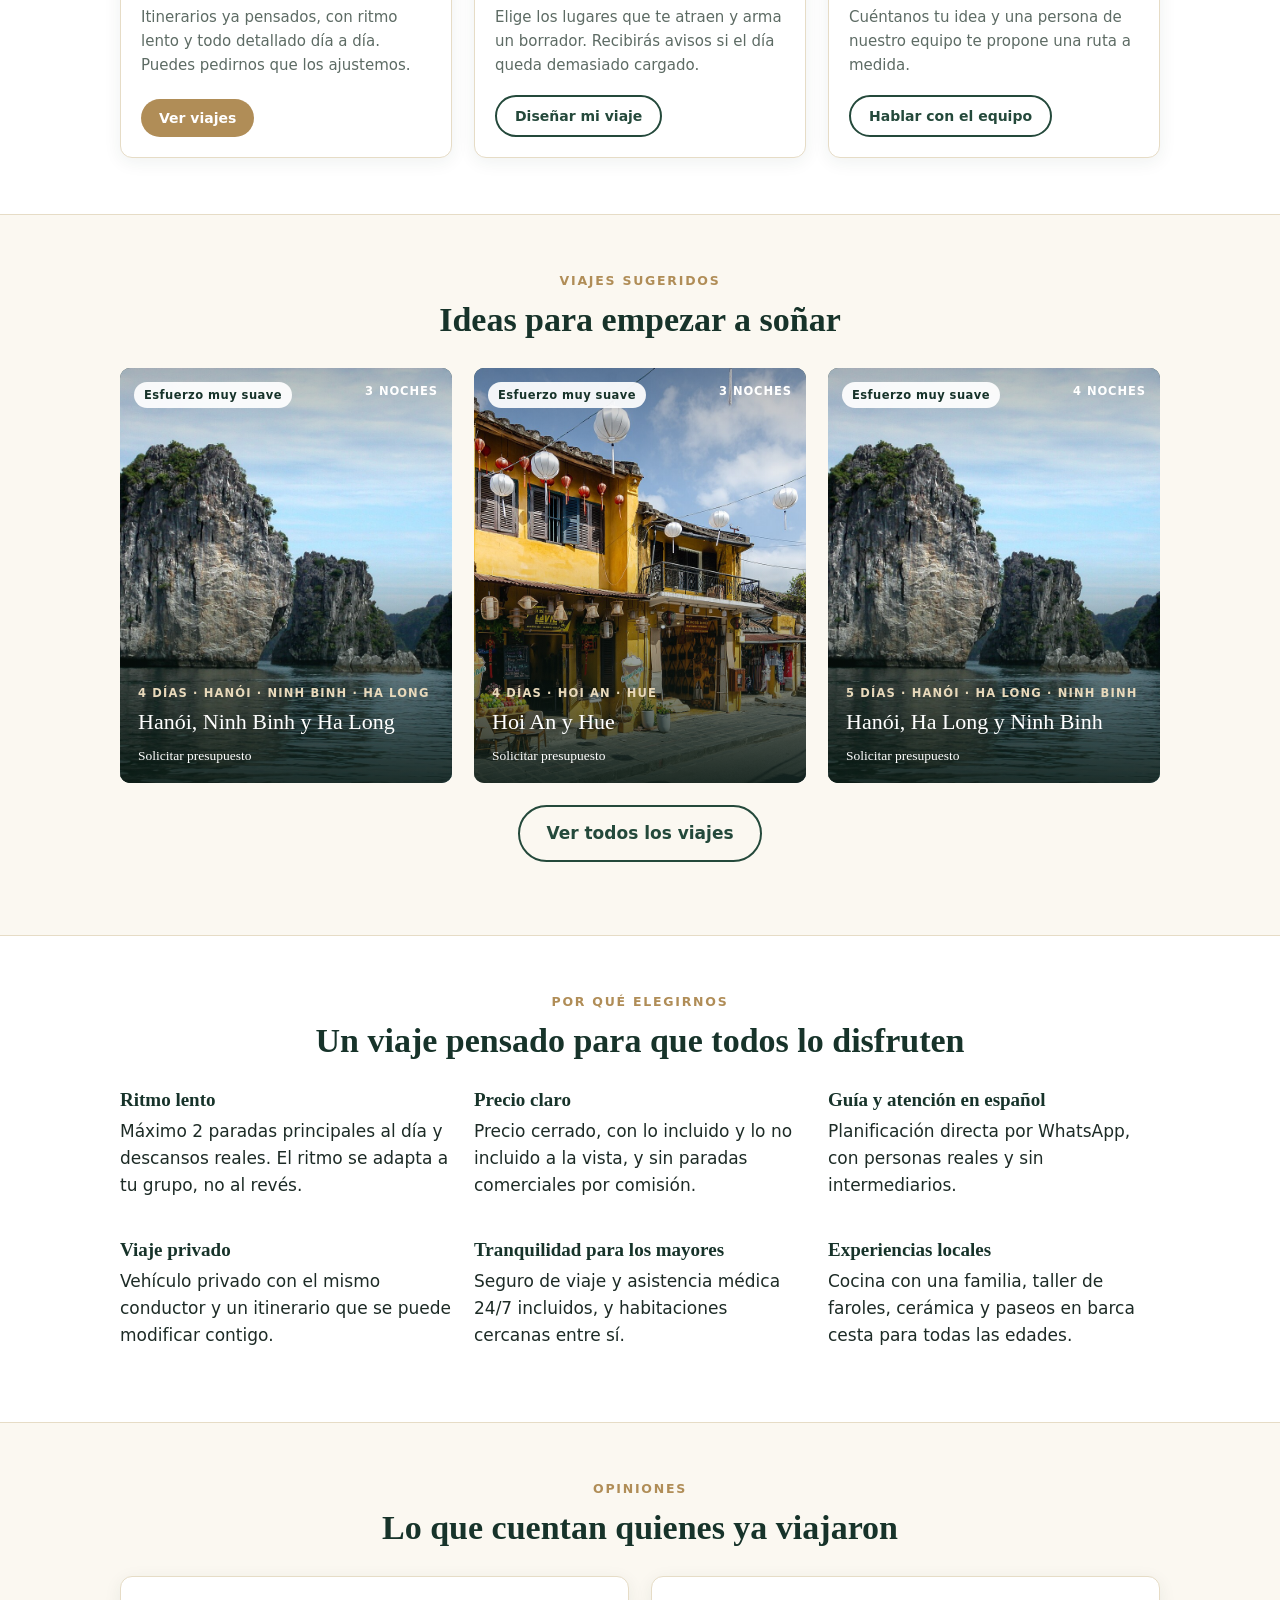
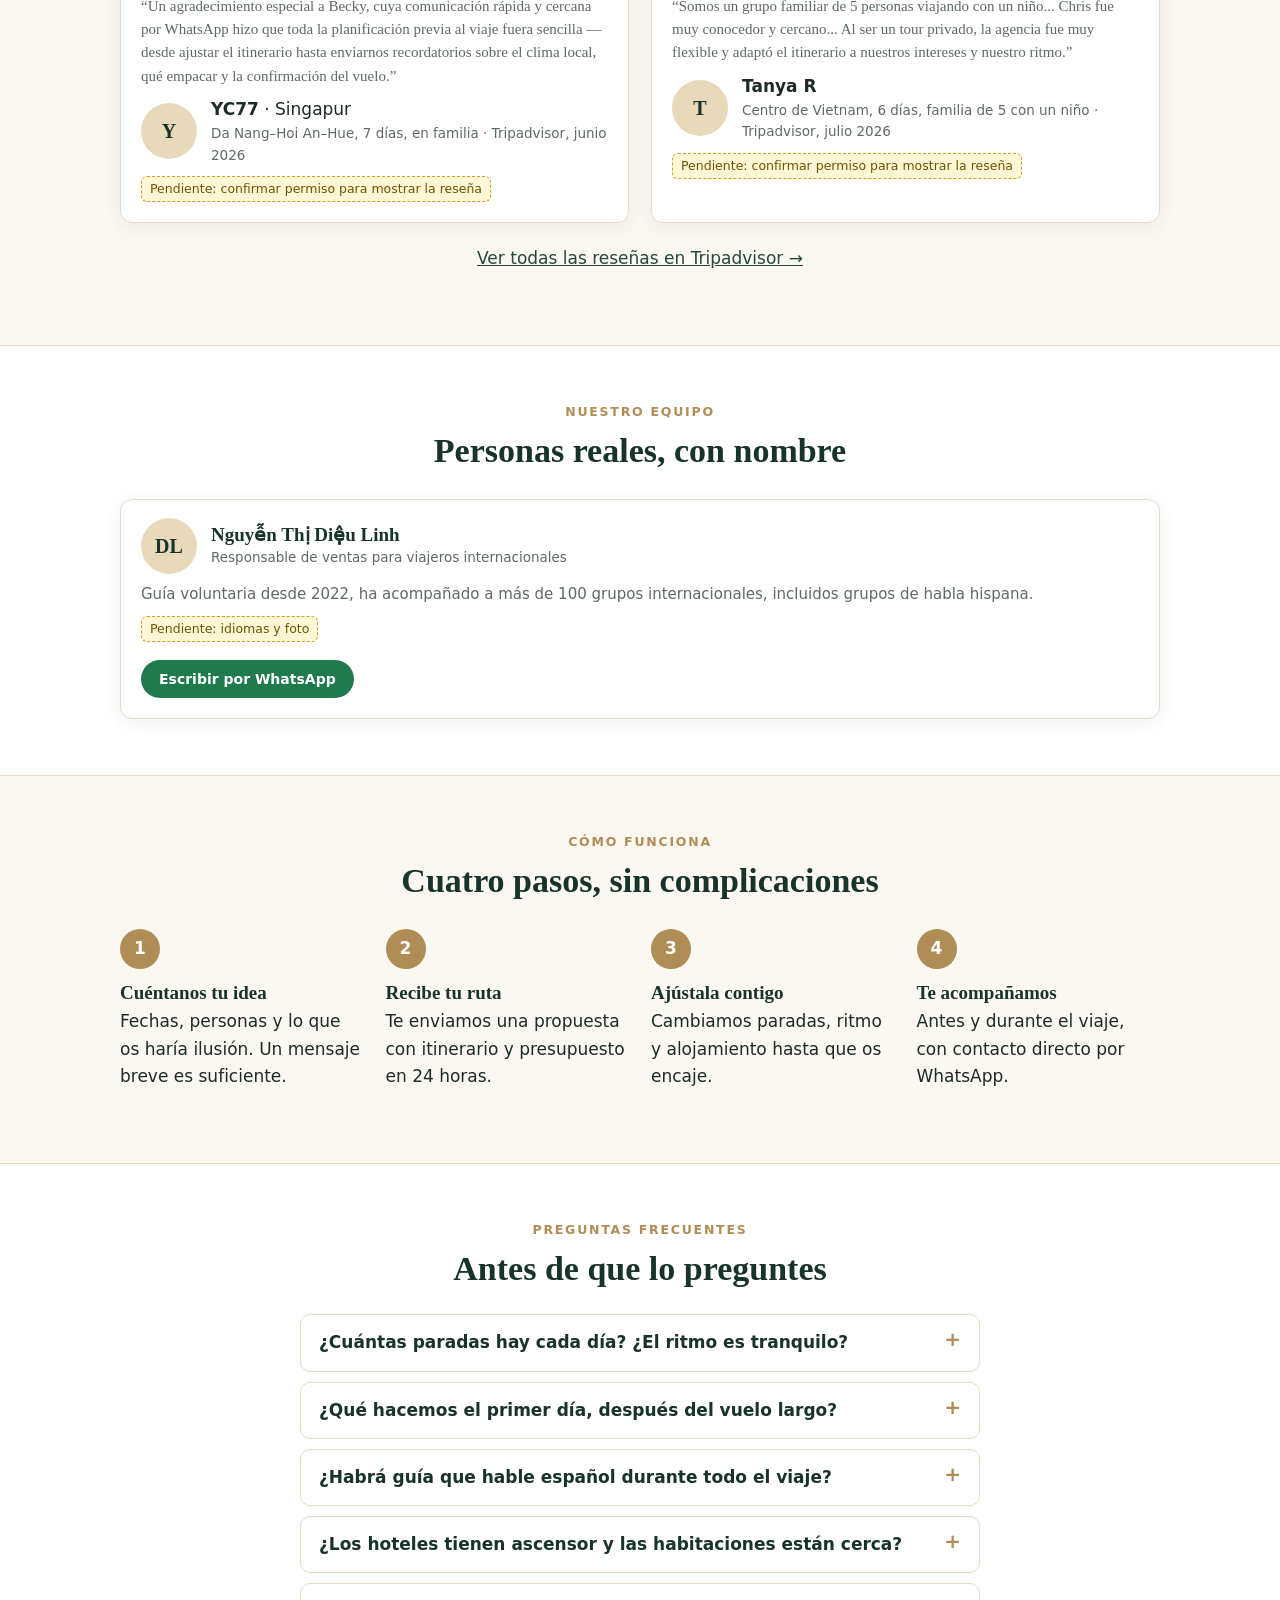
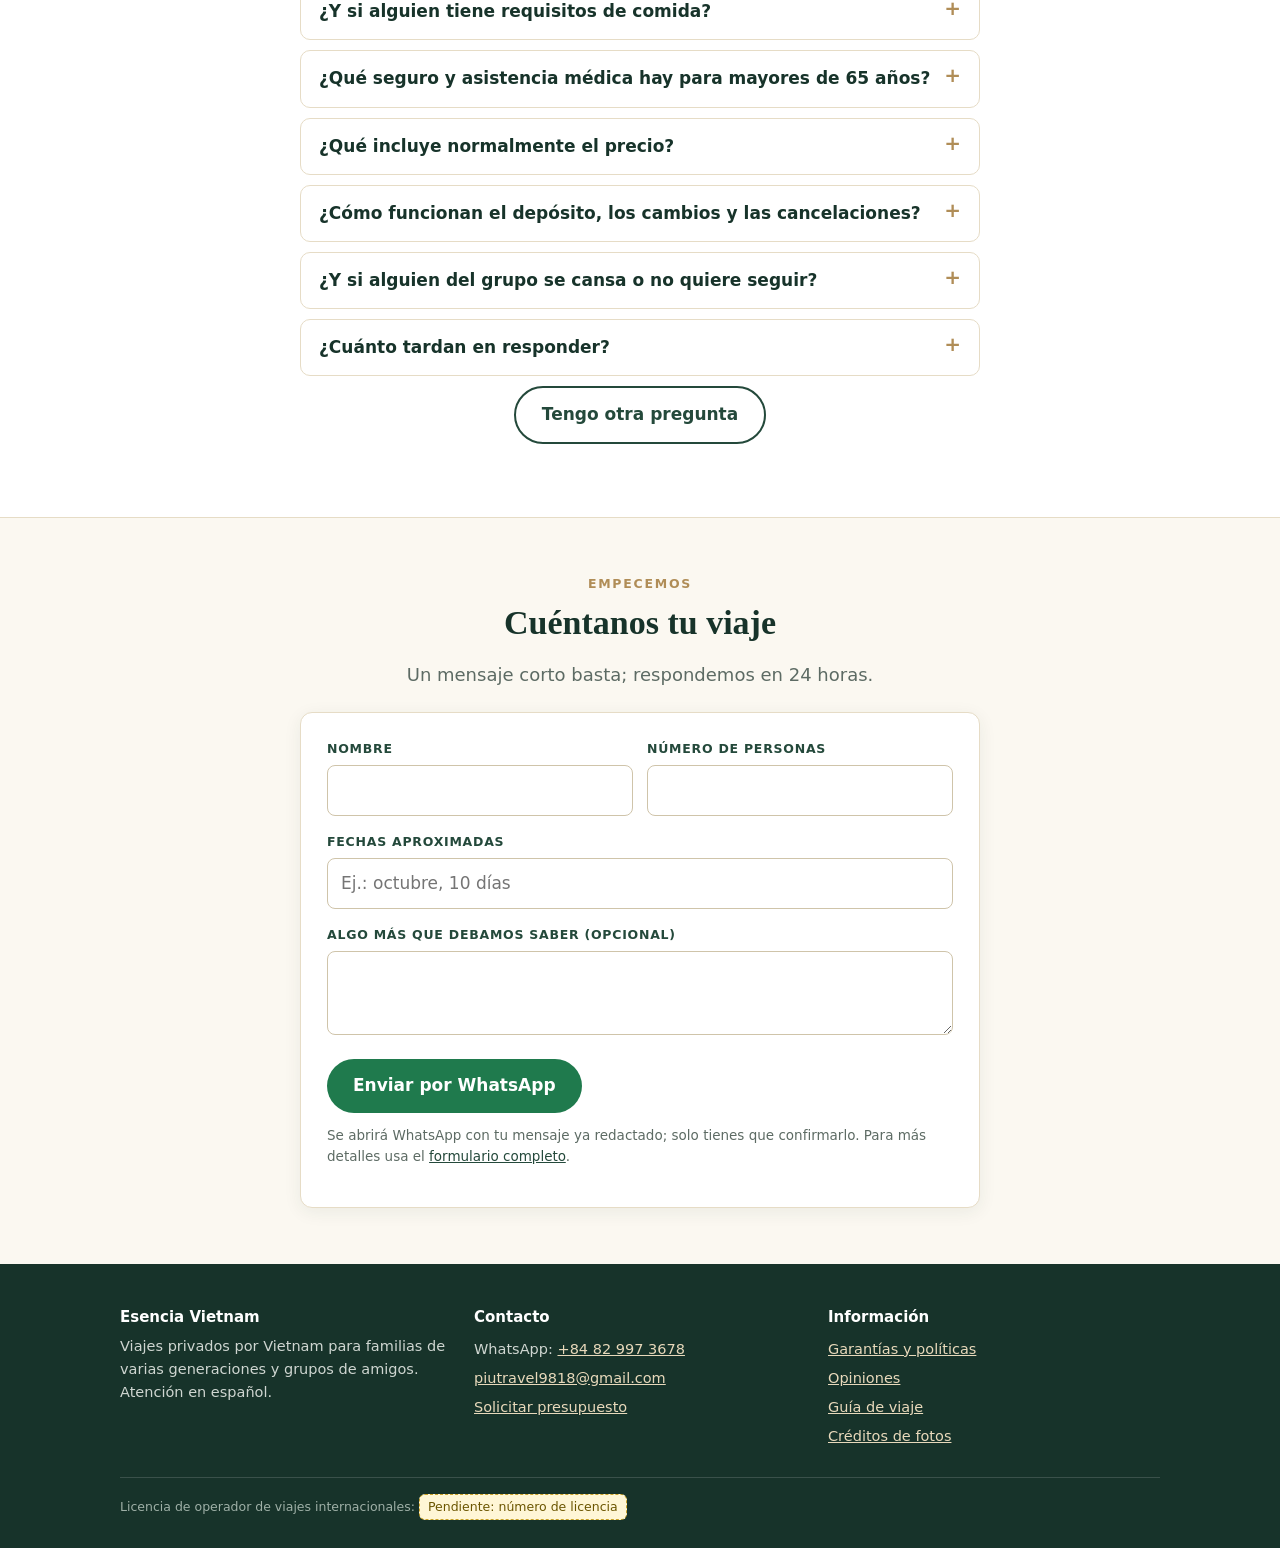
==== commit 430ee306: "45 itinerarios desde el nuevo resumen de captions; viajes agrupados por número de días; 4 fotos y 7 " ====
--- a/index.html
+++ b/index.html
@@ -54,6 +54,12 @@
     </div>
     <button type="button" class="scroll-cue" id="scroll-cue" aria-label="Bajar">SCROLL<span></span></button>
   </section>
+  <section class="section alt" id="duracion"><div class="container center">
+    <p class="kicker">Elegid por duración</p>
+    <h2>¿Cuántos días tenéis?</h2>
+    <div class="chips" id="dur-chips" style="margin-top:18px"></div>
+  </div></section>
+  <script>E.ready(function(){var c={};E.D.trips.forEach(function(t){c[t.days]=(c[t.days]||0)+1;});document.getElementById('dur-chips').innerHTML=Object.keys(c).map(Number).sort(function(a,b){return a-b;}).map(function(k){return '<a class="chip" href="viajes.html?dias='+k+'">'+k+' días · '+c[k]+(c[k]===1?' viaje':' viajes')+'</a>';}).join('');});</script>
 
 
   <section class="container">
--- a/assets/css/site.css
+++ b/assets/css/site.css
@@ -199,3 +199,11 @@
 .chip.on{background:var(--green-900);color:#fff}
 .teffort{position:absolute;z-index:2;top:14px;left:14px;font-size:11.5px;font-weight:600;letter-spacing:.04em;background:rgba(255,255,255,.92);color:var(--green-900);padding:4px 10px;border-radius:999px}
 body{font-size:17px}
+
+/* ---- grupos por número de días ---- */
+a.chip{text-decoration:none;display:inline-block}
+a.chip:hover{background:var(--gold-soft)}
+.dgroup{margin:40px 0 8px;scroll-margin-top:96px}
+.dgroup h2{font-size:clamp(22px,3vw,30px);border-bottom:1px solid var(--line);padding-bottom:10px;margin-bottom:18px}
+.dgroup h2 small{font:500 14px var(--sans);color:var(--muted);margin-left:10px;letter-spacing:.04em}
+.day .n{min-width:44px;width:auto;padding:0 8px;font-size:13px;border-radius:22px;white-space:nowrap}
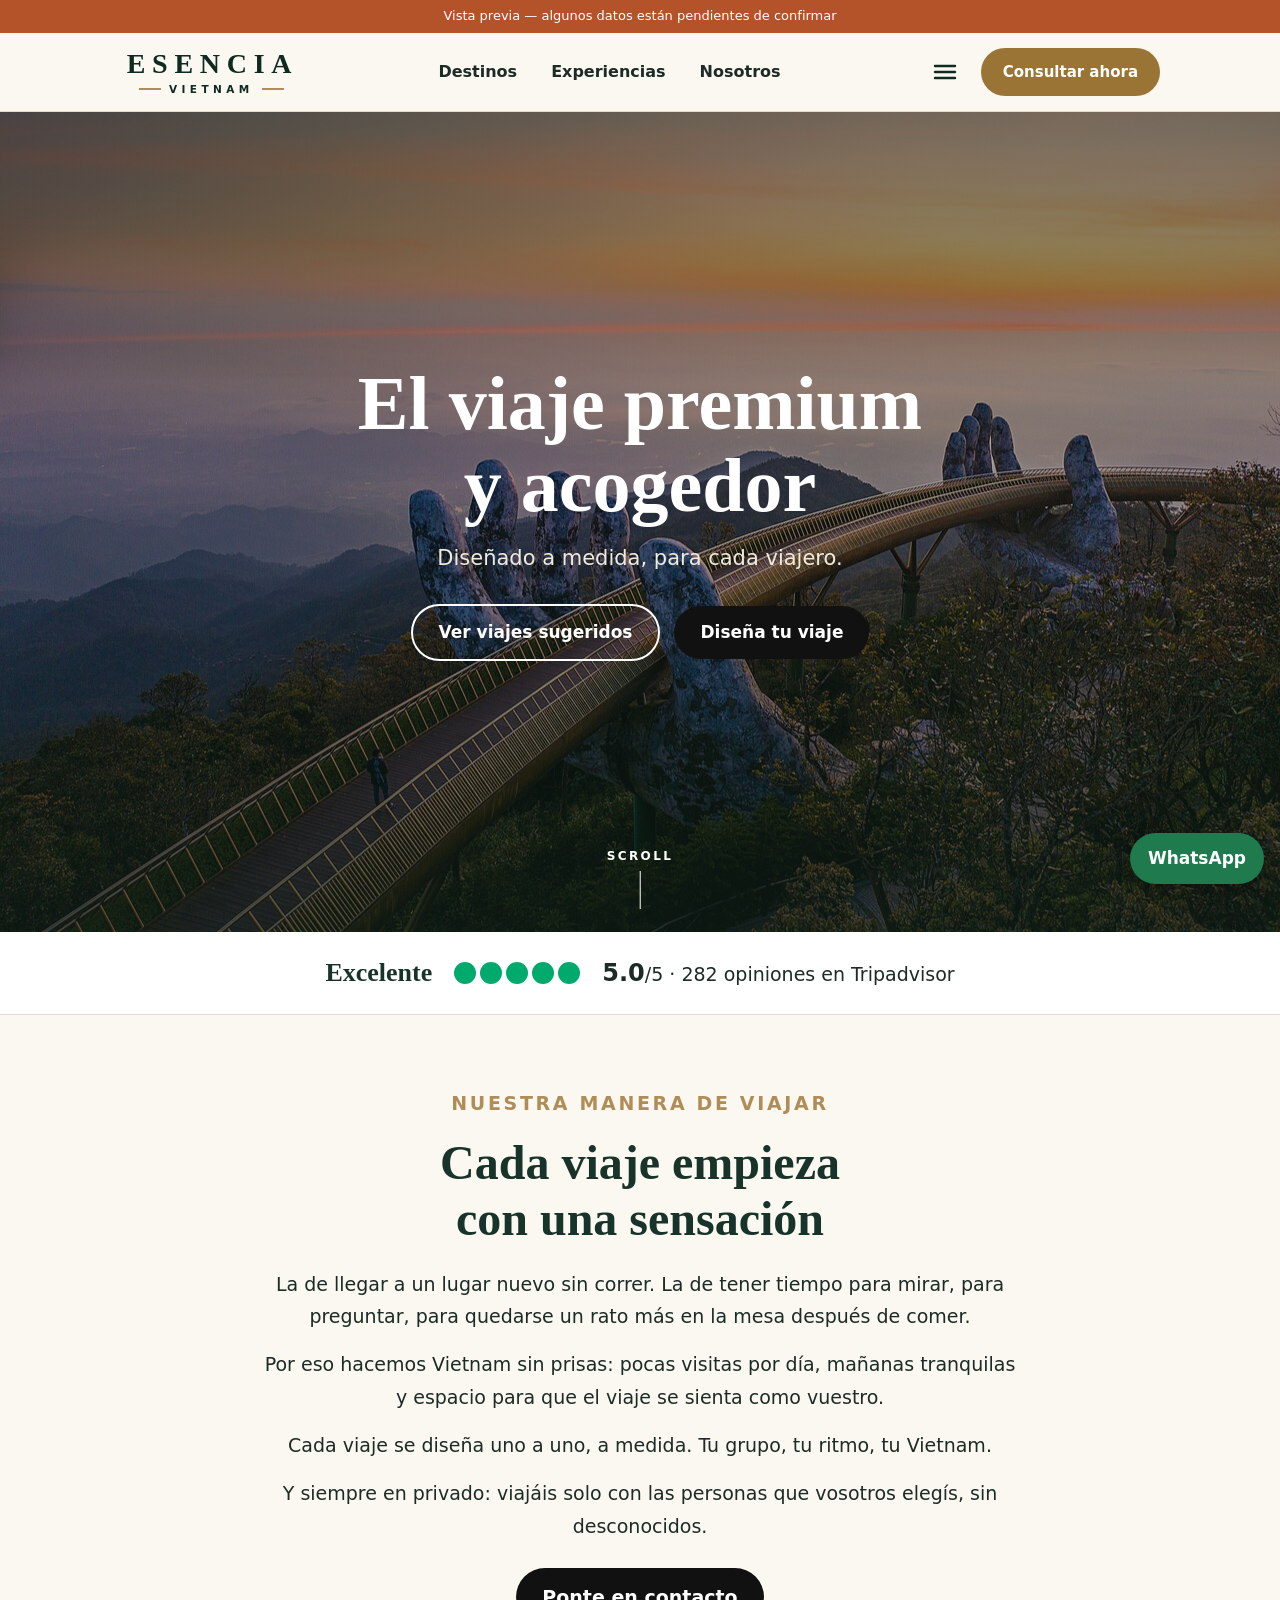
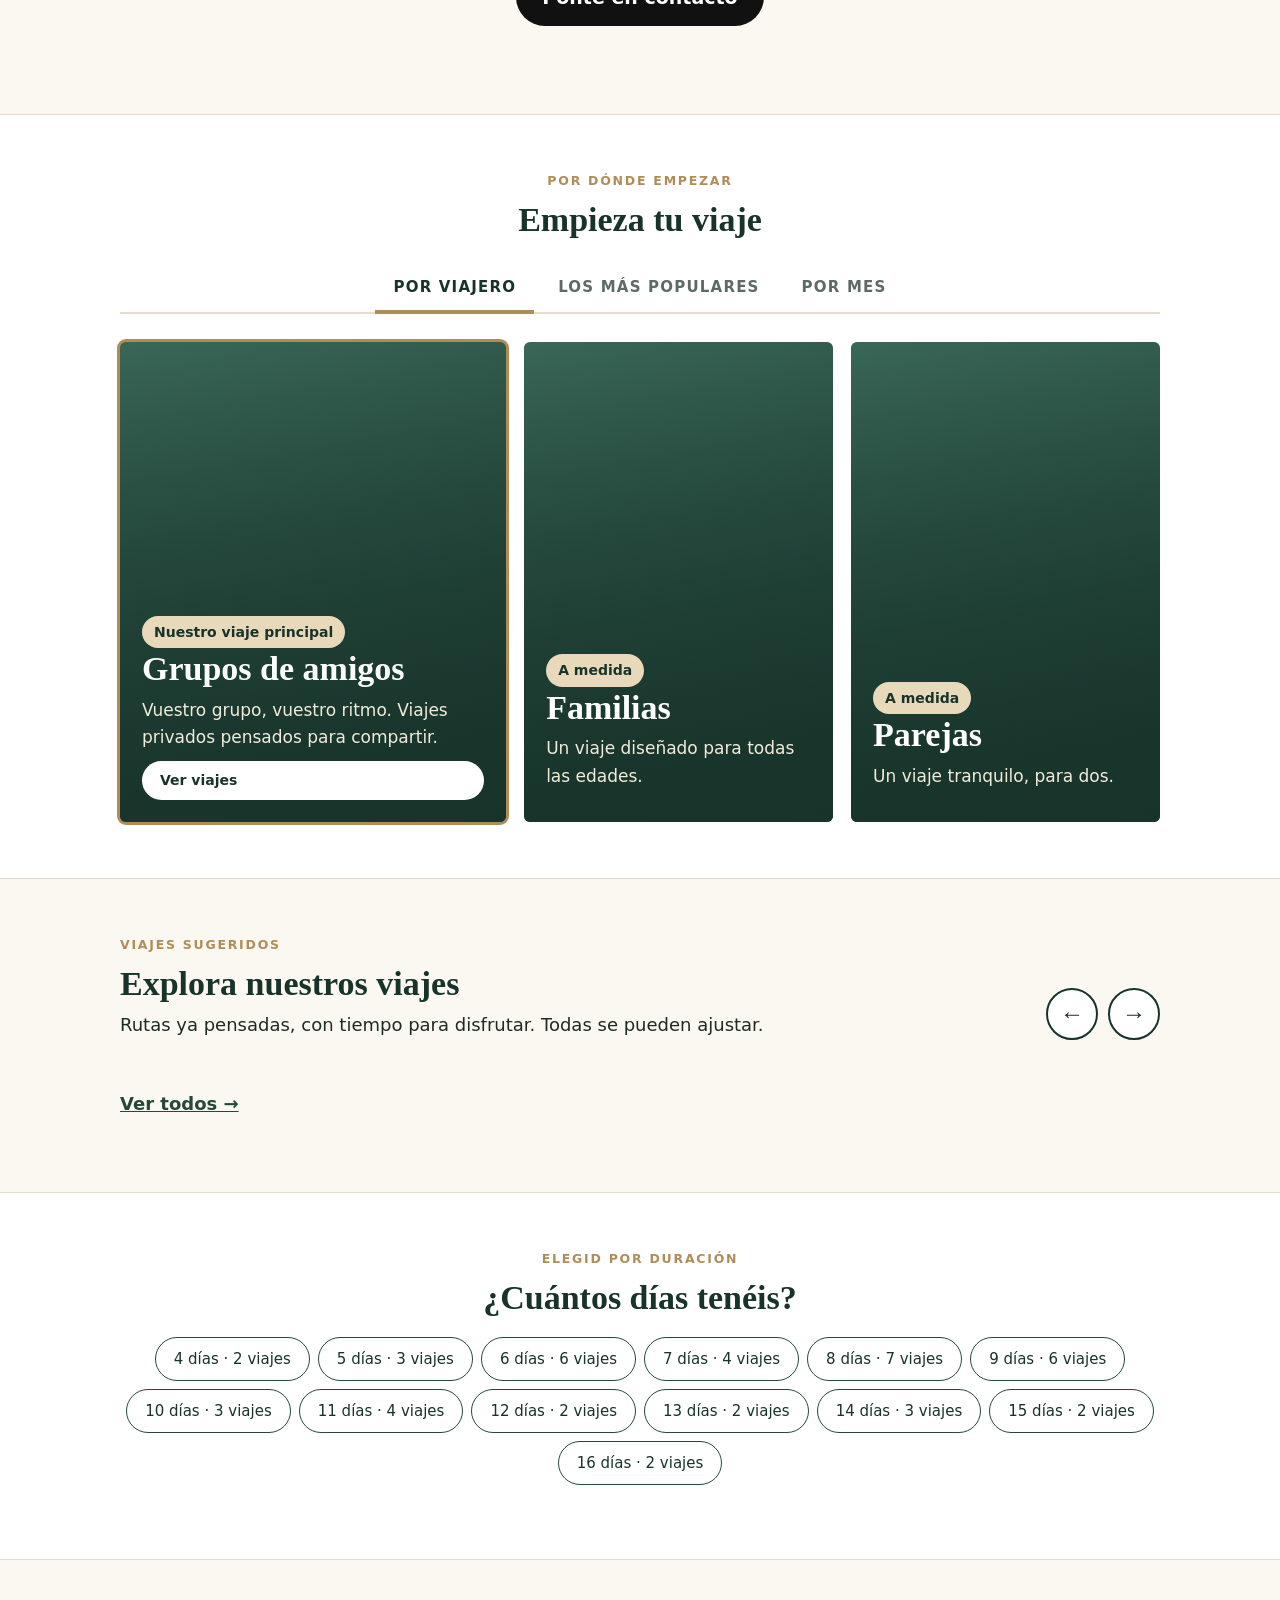
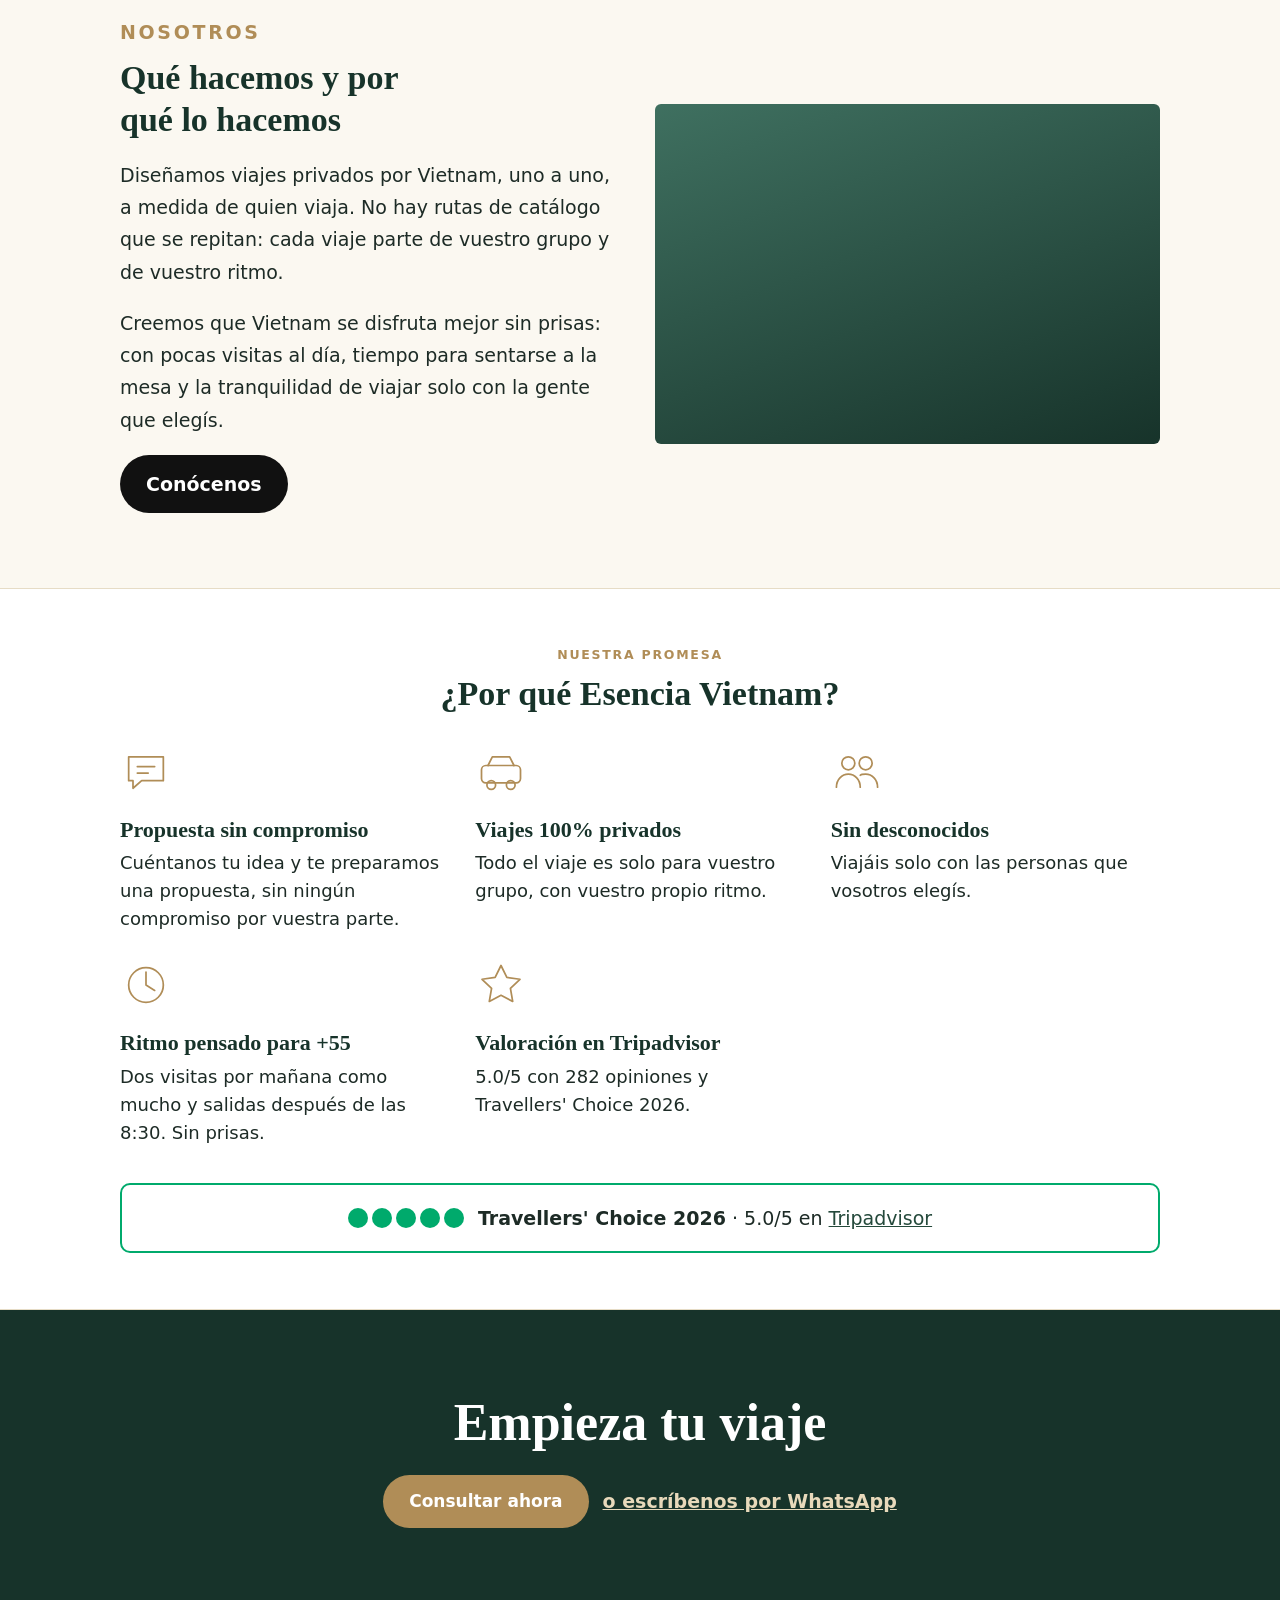
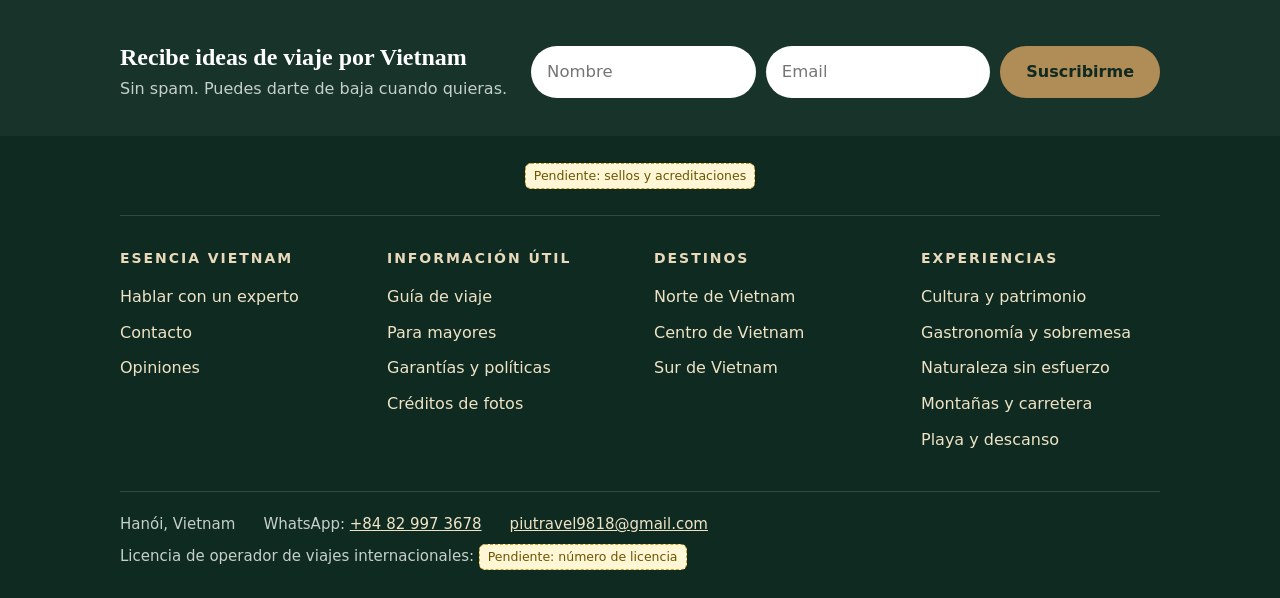
==== commit 6a171cdd: "Portada y cabecera estilo Black Tomato: logo de texto, menú hamburguesa, formulario Consultar ahora," ====
--- a/index.html
+++ b/index.html
@@ -5,148 +5,280 @@
 <meta name="viewport" content="width=device-width, initial-scale=1">
 <meta name="robots" content="noindex">
 <title>Viajes privados a Vietnam a ritmo lento — Esencia Vietnam</title>
-<meta name="description" content="Viajes privados por Vietnam a ritmo lento y sin costes ocultos, con atención en español para familias de varias generaciones y grupos de amigos.">
+<meta name="description" content="Viajes privados por Vietnam a ritmo lento, diseñados a medida para grupos de amigos, familias y parejas, con atención en español.">
 <link rel="stylesheet" href="assets/css/site.css">
 <script src="data/site.js"></script>
 <script src="data/trips.js"></script>
+<script src="data/months.js"></script>
 <script src="data/credits.js"></script>
 <script src="assets/js/site.js"></script>
 <style>
-.hero .row{margin-top:26px}
-.start-card .num{font-family:var(--serif);font-size:30px;color:var(--gold)}
-.reason h3{margin-bottom:.3em}
-.quote{font-family:var(--serif);font-size:17px;line-height:1.55;color:var(--green-900);margin:0 0 12px}
-.person{display:flex;gap:14px;align-items:center}
-.avatar{width:56px;height:56px;border-radius:50%;background:var(--gold-soft);color:var(--green-900);display:flex;align-items:center;justify-content:center;font-family:var(--serif);font-weight:700;font-size:20px;flex:none;object-fit:cover}
-.steps{counter-reset:s;list-style:none;margin:0;padding:0;display:grid;gap:22px;grid-template-columns:repeat(auto-fit,minmax(220px,1fr))}
-.steps li{position:relative;padding-top:52px}
-.steps li::before{counter-increment:s;content:counter(s);position:absolute;top:0;left:0;width:40px;height:40px;border-radius:50%;background:var(--gold);color:#fff;font-weight:700;display:flex;align-items:center;justify-content:center}
-.steps h3{margin-bottom:.2em}
-</style>
-<style>
-.hero{background:linear-gradient(180deg,rgba(23,51,42,.62),rgba(23,51,42,.86)),url(images/day3-ba-na-hills.jpg) center 35%/cover no-repeat;padding:110px 0 90px}
-.hero h1{max-width:820px}
-.hero-video{position:relative;min-height:calc(100vh - 110px);display:flex;align-items:center;text-align:center;padding:90px 0 110px;overflow:hidden}
+/* ---------- Hero ---------- */
+.hero-video{position:relative;min-height:calc(100vh - 80px);display:flex;align-items:center;text-align:center;padding:90px 0 110px;overflow:hidden;background:#17332a url(images/day3-ba-na-hills.jpg) center 35%/cover no-repeat;color:#fff}
 .hero-video .hero-bg{position:absolute;inset:0;width:100%;height:100%;object-fit:cover;z-index:0}
-.hero-video::before{content:"";position:absolute;inset:0;z-index:1;background:linear-gradient(180deg,rgba(15,30,24,.55),rgba(15,30,24,.35) 45%,rgba(15,30,24,.7))}
+.hero-video::before{content:"";position:absolute;inset:0;z-index:1;background:linear-gradient(180deg,rgba(15,30,24,.55),rgba(15,30,24,.35) 45%,rgba(15,30,24,.72))}
 .hero-video .hero-inner{position:relative;z-index:2}
-.hero-video h1{margin-inline:auto;font-size:clamp(32px,5.4vw,60px)}
-.hero-video .lead{margin-inline:auto;color:#f1ebdc}
+.hero-video h1{margin:0 auto;max-width:900px;font-size:clamp(38px,7vw,76px);line-height:1.08;color:#fff}
+.hero-video .lead{margin:16px auto 0;font-size:clamp(17px,2.2vw,21px);color:#f1ebdc}
+.hero-video .row{justify-content:center;margin-top:28px;display:flex;gap:14px;flex-wrap:wrap}
 .btn.ghost-light{background:transparent;border:2px solid #fff;color:#fff}
 .btn.dark{background:#111;color:#fff}
 .scroll-cue{position:absolute;z-index:2;left:50%;bottom:22px;transform:translateX(-50%);background:none;border:0;color:#fff;font:600 12px var(--sans);letter-spacing:.2em;cursor:pointer;display:flex;flex-direction:column;align-items:center;gap:8px}
 .scroll-cue span{display:block;width:1px;height:38px;background:#fff}
+.vid-toggle{position:absolute;z-index:3;right:16px;bottom:16px;width:44px;height:44px;border-radius:50%;border:2px solid #fff;background:rgba(0,0,0,.35);color:#fff;cursor:pointer;display:flex;align-items:center;justify-content:center;padding:0}
+.vid-toggle:focus-visible,.scroll-cue:focus-visible{outline:3px solid var(--gold-soft);outline-offset:3px}
+.vid-toggle[hidden]{display:none}
+/* ---------- Valoración ---------- */
+.rating-strip{background:#fff;border-bottom:1px solid #e6dfcf;padding:22px 0}
+.rating-strip a{display:flex;flex-wrap:wrap;gap:10px 22px;align-items:center;justify-content:center;text-decoration:none;color:var(--ink)}
+.rating-strip .word{font:700 26px var(--serif);color:var(--green-900)}
+.rating-strip .dots{display:flex;gap:4px}
+.rating-strip .dots i{width:22px;height:22px;border-radius:50%;background:#00aa6c;display:block}
+.rating-strip .num{font-size:19px}
+.rating-strip .num b{font-size:24px}
+/* ---------- Filosofía ---------- */
+.philo{padding:72px 0}
+.philo .in{max-width:760px;margin:0 auto;text-align:center}
+.philo h2{font-size:clamp(30px,4.6vw,48px);line-height:1.15;margin:0 0 22px}
+.philo p{font-size:19px;line-height:1.7;margin:0 0 16px}
+/* ---------- Empieza tu viaje ---------- */
+.tabs{display:flex;gap:6px;flex-wrap:wrap;justify-content:center;margin:22px 0 28px;border-bottom:2px solid #e6dfcf}
+.tabs button{font:700 15px var(--sans);letter-spacing:.08em;text-transform:uppercase;background:none;border:0;border-bottom:4px solid transparent;margin-bottom:-2px;padding:14px 18px;color:var(--muted);cursor:pointer;min-height:48px}
+.tabs button[aria-selected="true"]{color:var(--green-900);border-bottom-color:var(--gold)}
+.tabs button:focus-visible{outline:3px solid var(--gold);outline-offset:-3px}
+.trav-grid{display:grid;gap:18px;grid-template-columns:1fr}
+@media(min-width:700px){.trav-grid{grid-template-columns:1.25fr 1fr 1fr}}
+.trav{position:relative;display:flex;flex-direction:column;justify-content:flex-end;min-height:420px;border-radius:6px;overflow:hidden;color:#fff;text-decoration:none;padding:22px;background-color:var(--green-700);background-size:cover;background-position:center;cursor:pointer;border:0;font:inherit;text-align:left;width:100%}
+.trav::before{content:"";position:absolute;inset:0;background:linear-gradient(180deg,rgba(23,51,42,.15),rgba(23,51,42,.88));z-index:0}
+.trav.fallback{background-image:linear-gradient(160deg,#3f7060,#17332a)}
+.trav>*{position:relative;z-index:1}
+.trav h3{color:#fff;font-size:clamp(26px,3.4vw,34px);margin:0 0 6px}
+.trav p{margin:0 0 10px;font-size:17px;color:#f1ebdc}
+.trav .tag2{align-self:flex-start;background:var(--gold-soft);color:var(--green-900);font-weight:700;font-size:14px;padding:5px 12px;border-radius:99px}
+.trav.main{min-height:480px;box-shadow:0 0 0 3px var(--gold)}
+.trav:hover,.trav:focus-visible{filter:brightness(1.06)}
+.trav:focus-visible{outline:3px solid var(--gold);outline-offset:3px}
+.month-sel{display:grid;grid-template-columns:repeat(3,1fr);gap:8px;max-width:760px;margin:0 auto 24px}
+@media(min-width:600px){.month-sel{grid-template-columns:repeat(6,1fr)}}
+.month-sel button{font:600 17px var(--sans);min-height:48px;border:2px solid #d9cfb6;background:#fff;color:var(--ink);border-radius:8px;cursor:pointer}
+.month-sel button[aria-pressed="true"]{background:var(--green-900);border-color:var(--green-900);color:#fff}
+.month-sel button:focus-visible{outline:3px solid var(--gold);outline-offset:2px}
+.month-box{max-width:820px;margin:0 auto;font-size:18px;line-height:1.6}
+.month-box h3{font-size:30px;margin:0 0 8px}
+.zone-list{list-style:none;margin:14px 0 22px;padding:0;display:grid;gap:8px}
+.zone-list li{background:#fff;border:1px solid #e6dfcf;border-radius:8px;padding:12px 14px}
+.zone-list .lv{display:inline-block;font-size:13px;font-weight:700;text-transform:uppercase;letter-spacing:.06em;border-radius:99px;padding:2px 10px;margin-right:6px;color:#fff}
+.lv.bueno{background:#2f7a4f}.lv.regular{background:#a37a1c}.lv.evitar{background:#a33a2a}
+.month-box h4{font-size:22px;margin:0 0 8px}
+.ideal-list{list-style:none;margin:0;padding:0;display:grid;gap:8px}
+.ideal-list li{border-left:4px solid var(--gold);padding:8px 12px;background:#fff}
+.ideal-list a{font-weight:600;color:var(--green-700)}
+.pop-grid{display:grid;gap:22px;grid-template-columns:repeat(auto-fill,minmax(270px,1fr))}
+/* ---------- Carrusel ---------- */
+.car-head{display:flex;justify-content:space-between;align-items:flex-end;gap:16px;flex-wrap:wrap;margin-bottom:22px}
+.car-head h2{margin:0}
+.car-wrap{position:relative}
+.car{list-style:none;margin:0;padding:4px 2px 18px;display:flex;gap:20px;overflow-x:auto;scroll-snap-type:x mandatory;scroll-behavior:smooth;-webkit-overflow-scrolling:touch}
+.car>li{flex:0 0 min(84vw,340px);scroll-snap-align:start;display:flex}
+.car>li>.card{width:100%}
+.car-btns{display:flex;gap:10px}
+.car-btns button{width:52px;height:52px;border-radius:50%;border:2px solid var(--green-900);background:#fff;color:var(--green-900);font-size:24px;cursor:pointer;line-height:1}
+.car-btns button:hover{background:var(--green-900);color:#fff}
+.car-btns button:focus-visible{outline:3px solid var(--gold);outline-offset:3px}
+.car:focus-visible{outline:3px solid var(--gold);outline-offset:2px}
+@media(prefers-reduced-motion:reduce){.car{scroll-behavior:auto}}
+/* ---------- Qué hacemos ---------- */
+.what{display:grid;gap:30px;align-items:center}
+@media(min-width:800px){.what{grid-template-columns:1fr 1fr}}
+.what p{font-size:19px;line-height:1.7}
+.what-img{min-height:340px;border-radius:6px;background:linear-gradient(160deg,#3f7060,#17332a) center/cover no-repeat}
+/* ---------- Por qué ---------- */
+.why{display:grid;gap:26px;grid-template-columns:1fr}
+@media(min-width:640px){.why{grid-template-columns:1fr 1fr}}
+@media(min-width:1000px){.why{grid-template-columns:repeat(3,1fr)}}
+.why .it svg{width:52px;height:52px;stroke:var(--gold);fill:none;stroke-width:1.6;stroke-linecap:round;stroke-linejoin:round;margin-bottom:10px}
+.why .it h3{margin:0 0 6px;font-size:22px}
+.why .it p{margin:0;font-size:18px;line-height:1.55}
+.ta-seal{display:flex;align-items:center;justify-content:center;gap:14px;flex-wrap:wrap;margin-top:36px;padding:18px;border:2px solid #00aa6c;border-radius:10px;background:#fff;text-align:center}
+.ta-seal .dots{display:flex;gap:4px}
+.ta-seal .dots i{width:20px;height:20px;border-radius:50%;background:#00aa6c;display:block}
+/* ---------- Cierre ---------- */
+.closing{background:var(--green-900);color:#fff;text-align:center;padding:80px 0}
+.closing h2{color:#fff;font-size:clamp(32px,5vw,52px);margin:0 0 20px}
+.closing .row{display:flex;gap:14px;justify-content:center;flex-wrap:wrap;align-items:center}
+.closing a.wl{color:var(--gold-soft);font-size:19px;font-weight:600}
 </style>
 </head>
 <body>
 <div id="site-header"></div>
 <main>
-  <section class="hero hero-video">
+  <!-- 1) HERO -->
+  <section class="hero-video" aria-label="Portada">
     <video class="hero-bg" id="hero-video" autoplay muted loop playsinline preload="metadata" poster="images/day3-ba-na-hills.jpg" aria-hidden="true"><source src="videos/hero.mp4" type="video/mp4"></video>
     <div class="container hero-inner">
-      <p class="kicker" style="color:var(--gold-soft)">Viajes privados · Vietnam</p>
-      <h1>Vietnam sin prisas: un viaje privado para tu grupo de amigos</h1>
-      <p class="lead">Vuestro grupo. Vuestro ritmo. Vuestro Vietnam. Pocas paradas al día, tiempo para sentarse a la mesa y un precio claro.</p>
-      <div class="row" style="justify-content:center">
+      <h1>El viaje premium y acogedor</h1>
+      <p class="lead">Diseñado a medida, para cada viajero.</p>
+      <div class="row">
         <a class="btn ghost-light" href="viajes.html">Ver viajes sugeridos</a>
         <a class="btn dark" href="constructor.html">Diseña tu viaje</a>
       </div>
     </div>
+    <button type="button" class="vid-toggle" id="vid-toggle" aria-label="Pausar vídeo de fondo" hidden></button>
     <button type="button" class="scroll-cue" id="scroll-cue" aria-label="Bajar">SCROLL<span></span></button>
   </section>
+
+  <!-- 2) VALORACIÓN TRIPADVISOR -->
+  <!-- Becky enviará el enlace definitivo de Tripadvisor (E.C.tripadvisor). -->
+  <div class="rating-strip">
+    <div class="container">
+      <a id="ta-strip" target="_blank" rel="noopener" aria-label="Excelente, 5.0 de 5 en Tripadvisor, 282 opiniones">
+        <span class="word">Excelente</span>
+        <span class="dots" aria-hidden="true"><i></i><i></i><i></i><i></i><i></i></span>
+        <span class="num"><b>5.0</b>/5 · 282 opiniones en Tripadvisor</span>
+      </a>
+    </div>
+  </div>
+
+  <!-- 3) FILOSOFÍA -->
+  <section class="section philo">
+    <div class="container">
+      <div class="in">
+        <p class="kicker">Nuestra manera de viajar</p>
+        <h2>Cada viaje empieza con una sensación</h2>
+        <p>La de llegar a un lugar nuevo sin correr. La de tener tiempo para mirar, para preguntar, para quedarse un rato más en la mesa después de comer.</p>
+        <p>Por eso hacemos Vietnam sin prisas: pocas visitas por día, mañanas tranquilas y espacio para que el viaje se sienta como vuestro.</p>
+        <p>Cada viaje se diseña uno a uno, a medida. Tu grupo, tu ritmo, tu Vietnam.</p>
+        <p>Y siempre en privado: viajáis solo con las personas que vosotros elegís, sin desconocidos.</p>
+        <p style="margin-top:26px"><button type="button" class="btn dark" data-enquire>Ponte en contacto</button></p>
+      </div>
+    </div>
+  </section>
+
+  <!-- 4) EMPIEZA TU VIAJE -->
+  <section class="section alt" id="empezar">
+    <div class="container">
+      <div class="center"><p class="kicker">Por dónde empezar</p><h2>Empieza tu viaje</h2></div>
+      <div class="tabs" role="tablist" aria-label="Cómo empezar">
+        <button type="button" role="tab" id="tab-viajero" aria-controls="panel-viajero" aria-selected="true">Por viajero</button>
+        <button type="button" role="tab" id="tab-populares" aria-controls="panel-populares" aria-selected="false" tabindex="-1">Los más populares</button>
+        <button type="button" role="tab" id="tab-mes" aria-controls="panel-mes" aria-selected="false" tabindex="-1">Por mes</button>
+      </div>
+
+      <div role="tabpanel" id="panel-viajero" aria-labelledby="tab-viajero">
+        <!-- Fotos esperadas: images/viajero-amigos.jpg, images/viajero-familias.jpg, images/viajero-parejas.jpg -->
+        <div class="trav-grid">
+          <a class="trav main fallback" href="viajes.html" data-img="images/viajero-amigos.jpg">
+            <span class="tag2">Nuestro viaje principal</span>
+            <h3>Grupos de amigos</h3>
+            <p>Vuestro grupo, vuestro ritmo. Viajes privados pensados para compartir.</p>
+            <span class="btn small light">Ver viajes</span>
+          </a>
+          <button type="button" class="trav fallback" data-enquire data-traveller="familias" data-img="images/viajero-familias.jpg">
+            <span class="tag2">A medida</span>
+            <h3>Familias</h3>
+            <p>Un viaje diseñado para todas las edades.</p>
+          </button>
+          <button type="button" class="trav fallback" data-enquire data-traveller="parejas" data-img="images/viajero-parejas.jpg">
+            <span class="tag2">A medida</span>
+            <h3>Parejas</h3>
+            <p>Un viaje tranquilo, para dos.</p>
+          </button>
+        </div>
+      </div>
+
+      <div role="tabpanel" id="panel-populares" aria-labelledby="tab-populares" hidden>
+        <!-- Lista provisional: Becky elegirá los viajes más populares. -->
+        <div class="pop-grid" id="pop-grid"></div>
+      </div>
+
+      <div role="tabpanel" id="panel-mes" aria-labelledby="tab-mes" hidden>
+        <div class="month-sel" id="month-sel" role="group" aria-label="Elige un mes"></div>
+        <div class="month-box" id="month-box" aria-live="polite"></div>
+      </div>
+    </div>
+  </section>
+
+  <!-- 5) EXPLORA -->
+  <section class="section" id="explora">
+    <div class="container">
+      <div class="car-head">
+        <div>
+          <p class="kicker">Viajes sugeridos</p>
+          <h2>Explora nuestros viajes</h2>
+          <p style="margin:6px 0 0;font-size:18px">Rutas ya pensadas, con tiempo para disfrutar. Todas se pueden ajustar.</p>
+        </div>
+        <div class="car-btns">
+          <button type="button" id="car-prev" aria-label="Viajes anteriores">&#8592;</button>
+          <button type="button" id="car-next" aria-label="Más viajes">&#8594;</button>
+        </div>
+      </div>
+      <div class="car-wrap"><ul class="car" id="car" tabindex="0" aria-label="Carrusel de viajes"></ul></div>
+      <p style="margin-top:6px"><a href="viajes.html" style="font-weight:700;font-size:18px">Ver todos →</a></p>
+    </div>
+  </section>
+
   <section class="section alt" id="duracion"><div class="container center">
     <p class="kicker">Elegid por duración</p>
     <h2>¿Cuántos días tenéis?</h2>
     <div class="chips" id="dur-chips" style="margin-top:18px"></div>
   </div></section>
-  <script>E.ready(function(){var c={};E.D.trips.forEach(function(t){c[t.days]=(c[t.days]||0)+1;});document.getElementById('dur-chips').innerHTML=Object.keys(c).map(Number).sort(function(a,b){return a-b;}).map(function(k){return '<a class="chip" href="viajes.html?dias='+k+'">'+k+' días · '+c[k]+(c[k]===1?' viaje':' viajes')+'</a>';}).join('');});</script>
-
-
-  <section class="container">
-    <div class="trustbar" id="trustbar"></div>
-  </section>
-
-  <section class="section alt" id="empezar">
-    <div class="container">
-      <div class="center"><p class="kicker">Tres maneras de empezar</p><h2>Elige cómo prefieres planear tu viaje</h2></div>
-      <div class="grid c3" style="margin-top:26px">
-        <div class="card start-card"><div class="body"><span class="num">1</span><h3>Viajes sugeridos</h3><p>Itinerarios ya pensados, con ritmo lento y todo detallado día a día. Puedes pedirnos que los ajustemos.</p><div class="foot"><a class="btn small" href="viajes.html">Ver viajes</a></div></div></div>
-        <div class="card start-card"><div class="body"><span class="num">2</span><h3>Diseña tu viaje</h3><p>Elige los lugares que te atraen y arma un borrador. Recibirás avisos si el día queda demasiado cargado.</p><div class="foot"><a class="btn small ghost" href="constructor.html">Diseñar mi viaje</a></div></div></div>
-        <div class="card start-card"><div class="body"><span class="num">3</span><h3>Pide a un especialista</h3><p>Cuéntanos tu idea y una persona de nuestro equipo te propone una ruta a medida.</p><div class="foot"><a class="btn small ghost" href="contacto.html">Hablar con el equipo</a></div></div></div>
-      </div>
-    </div>
-  </section>
-
+
+  <!-- 6) QUÉ HACEMOS -->
+  <!-- Imagen esperada: images/nosotros-home.jpg -->
   <section class="section">
-    <div class="container">
-      <div class="center"><p class="kicker">Viajes sugeridos</p><h2>Ideas para empezar a soñar</h2></div>
-      <div class="grid c3" id="trips-home" style="margin-top:26px"></div>
-      <p class="center" style="margin-top:22px"><a class="btn ghost" href="viajes.html">Ver todos los viajes</a></p>
-    </div>
-  </section>
-
+    <div class="container what">
+      <div>
+        <p class="kicker">Nosotros</p>
+        <h2>Qué hacemos y por qué lo hacemos</h2>
+        <p>Diseñamos viajes privados por Vietnam, uno a uno, a medida de quien viaja. No hay rutas de catálogo que se repitan: cada viaje parte de vuestro grupo y de vuestro ritmo.</p>
+        <p>Creemos que Vietnam se disfruta mejor sin prisas: con pocas visitas al día, tiempo para sentarse a la mesa y la tranquilidad de viajar solo con la gente que elegís.</p>
+        <p><a class="btn dark" href="nosotros.html">Conócenos</a></p>
+      </div>
+      <div class="what-img" id="what-img" role="img" aria-label="Viajeros disfrutando de Vietnam a su ritmo"></div>
+    </div>
+  </section>
+
+  <!-- 7) POR QUÉ -->
   <section class="section alt">
     <div class="container">
-      <div class="center"><p class="kicker">Por qué elegirnos</p><h2>Un viaje pensado para que todos lo disfruten</h2></div>
-      <div class="grid c3 reason" style="margin-top:26px">
-        <div><h3>Ritmo lento</h3><p>Máximo 2 paradas principales al día y descansos reales. El ritmo se adapta a tu grupo, no al revés.</p></div>
-        <div><h3>Precio claro</h3><p>Precio cerrado, con lo incluido y lo no incluido a la vista, y sin paradas comerciales por comisión.</p></div>
-        <div><h3>Guía y atención en español</h3><p>Planificación directa por WhatsApp, con personas reales y sin intermediarios.</p></div>
-        <div><h3>Viaje privado</h3><p>Vehículo privado con el mismo conductor y un itinerario que se puede modificar contigo.</p></div>
-        <div><h3>Tranquilidad para los mayores</h3><p>Seguro de viaje y asistencia médica 24/7 incluidos, y habitaciones cercanas entre sí.</p></div>
-        <div><h3>Experiencias locales</h3><p>Cocina con una familia, taller de faroles, cerámica y paseos en barca cesta para todas las edades.</p></div>
-      </div>
-    </div>
-  </section>
-
-  <section class="section">
-    <div class="container">
-      <div class="center"><p class="kicker">Opiniones</p><h2>Lo que cuentan quienes ya viajaron</h2></div>
-      <div class="grid c2" id="reviews-home" style="margin-top:26px"></div>
-      <p class="center" style="margin-top:22px"><a id="ta-link" target="_blank" rel="noopener">Ver todas las reseñas en Tripadvisor →</a></p>
-    </div>
-  </section>
-
-  <section class="section alt">
-    <div class="container">
-      <div class="center"><p class="kicker">Nuestro equipo</p><h2>Personas reales, con nombre</h2></div>
-      <div class="grid c3" id="team-home" style="margin-top:26px"></div>
-    </div>
-  </section>
-
-  <section class="section">
-    <div class="container">
-      <div class="center"><p class="kicker">Cómo funciona</p><h2>Cuatro pasos, sin complicaciones</h2></div>
-      <ol class="steps" style="margin-top:26px">
-        <li><h3>Cuéntanos tu idea</h3><p>Fechas, personas y lo que os haría ilusión. Un mensaje breve es suficiente.</p></li>
-        <li><h3>Recibe tu ruta</h3><p>Te enviamos una propuesta con itinerario y presupuesto en 24 horas.</p></li>
-        <li><h3>Ajústala contigo</h3><p>Cambiamos paradas, ritmo y alojamiento hasta que os encaje.</p></li>
-        <li><h3>Te acompañamos</h3><p>Antes y durante el viaje, con contacto directo por WhatsApp.</p></li>
-      </ol>
-    </div>
-  </section>
-
-  <section class="section alt" id="faq">
-    <div class="container narrow">
-      <div class="center"><p class="kicker">Preguntas frecuentes</p><h2>Antes de que lo preguntes</h2></div>
-      <div id="faq-list" style="margin-top:24px"></div>
-      <p class="center"><a class="btn ghost" href="contacto.html">Tengo otra pregunta</a></p>
-    </div>
-  </section>
-
-  <section class="section" id="solicitar">
-    <div class="container narrow">
-      <div class="center"><p class="kicker">Empecemos</p><h2>Cuéntanos tu viaje</h2><p class="lead">Un mensaje corto basta; respondemos en 24 horas.</p></div>
-      <form class="form" id="quick-form" style="margin-top:22px">
-        <div class="two">
-          <div class="field"><label for="q-nombre">Nombre</label><input id="q-nombre" required autocomplete="name"></div>
-          <div class="field"><label for="q-personas">Número de personas</label><input id="q-personas" type="number" min="1" required></div>
-        </div>
-        <div class="field"><label for="q-fecha">Fechas aproximadas</label><input id="q-fecha" required placeholder="Ej.: octubre, 10 días"></div>
-        <div class="field"><label for="q-nota">Algo más que debamos saber (opcional)</label><textarea id="q-nota"></textarea></div>
-        <button class="btn wa" type="submit">Enviar por WhatsApp</button>
-        <p class="route" style="margin-top:12px">Se abrirá WhatsApp con tu mensaje ya redactado; solo tienes que confirmarlo. Para más detalles usa el <a href="contacto.html">formulario completo</a>.</p>
-      </form>
+      <div class="center"><p class="kicker">Nuestra promesa</p><h2>¿Por qué Esencia Vietnam?</h2></div>
+      <div class="why" style="margin-top:30px">
+        <div class="it">
+          <svg viewBox="0 0 48 48" aria-hidden="true"><path d="M8 10h32v22H20l-8 7v-7H8z"/><path d="M16 19h16M16 25h10"/></svg>
+          <h3>Propuesta sin compromiso</h3><p>Cuéntanos tu idea y te preparamos una propuesta, sin ningún compromiso por vuestra parte.</p>
+        </div>
+        <div class="it">
+          <svg viewBox="0 0 48 48" aria-hidden="true"><rect x="6" y="18" width="36" height="16" rx="4"/><circle cx="15" cy="36" r="4"/><circle cx="33" cy="36" r="4"/><path d="M12 18l4-8h16l4 8"/></svg>
+          <h3>Viajes 100% privados</h3><p>Todo el viaje es solo para vuestro grupo, con vuestro propio ritmo.</p>
+        </div>
+        <div class="it">
+          <svg viewBox="0 0 48 48" aria-hidden="true"><circle cx="16" cy="16" r="6"/><circle cx="32" cy="16" r="6"/><path d="M5 38c0-7 5-12 11-12s11 5 11 12M27 27c1-1 3-1 5-1 6 0 11 5 11 12"/></svg>
+          <h3>Sin desconocidos</h3><p>Viajáis solo con las personas que vosotros elegís.</p>
+        </div>
+        <div class="it">
+          <svg viewBox="0 0 48 48" aria-hidden="true"><circle cx="24" cy="24" r="16"/><path d="M24 12v12l8 5"/></svg>
+          <h3>Ritmo pensado para +55</h3><p>Dos visitas por mañana como mucho y salidas después de las 8:30. Sin prisas.</p>
+        </div>
+        <div class="it">
+          <svg viewBox="0 0 48 48" aria-hidden="true"><path d="M24 6l5.4 11 12.1 1.7-8.8 8.5 2.1 12L24 33.500 13.200 39.200l2.100-12-8.800-8.500L18.600 17z"/></svg>
+          <h3>Valoración en Tripadvisor</h3><p>5.0/5 con 282 opiniones y Travellers' Choice 2026.</p>
+        </div>
+      </div>
+      <div class="ta-seal">
+        <span class="dots" aria-hidden="true"><i></i><i></i><i></i><i></i><i></i></span>
+        <span style="font-size:19px"><b>Travellers' Choice 2026</b> · 5.0/5 en <a id="ta-seal-link" target="_blank" rel="noopener">Tripadvisor</a></span>
+      </div>
+    </div>
+  </section>
+
+  <!-- 8) CIERRE -->
+  <section class="closing">
+    <div class="container">
+      <h2>Empieza tu viaje</h2>
+      <div class="row">
+        <button type="button" class="btn" data-enquire>Consultar ahora</button>
+        <a class="wl" id="wa-close" target="_blank" rel="noopener">o escríbenos por WhatsApp</a>
+      </div>
     </div>
   </section>
 </main>
@@ -154,60 +286,117 @@
 <script>
 E.ready(function(){
   E.snow();
-  var C=E.C, D=E.D;
-  document.getElementById('trustbar').innerHTML =
-    '<span><b>5.0/5</b> en Tripadvisor · 282 reseñas</span>'+
-    '<span><b>Travellers\' Choice 2026</b></span>'+
-    '<span>Licencia: '+(C.licenseNumber?E.esc(C.licenseNumber):E.todo('número de licencia'))+'</span>';
-  document.getElementById('trips-home').innerHTML = D.trips.slice(0,3).map(E.tripCard).join('');
-  document.getElementById('ta-link').href=C.tripadvisor;
-  document.getElementById('reviews-home').innerHTML = D.reviews.slice(0,2).map(function(r){
-    return '<figure class="card" style="margin:0"><div class="body"><p class="quote">“'+E.esc(r.text)+'”</p>'+
-      '<div class="person"><div class="avatar" aria-hidden="true">'+E.esc(r.author.charAt(0))+'</div><div><b>'+E.esc(r.author)+'</b>'+(r.origin?' · '+E.esc(r.origin):'')+
-      '<div class="route">'+E.esc(r.trip)+' · '+E.esc(r.source)+', '+E.esc(r.date)+'</div></div></div>'+
-      (r.permission===false?'<div>'+E.todo('confirmar permiso para mostrar la reseña')+'</div>':'')+
-      '</div></figure>';
-  }).join('');
-  document.getElementById('team-home').innerHTML = D.team.map(function(m){
-    var ini=m.name.split(' ').slice(-2).map(function(w){return w.charAt(0);}).join('');
-    return '<div class="card"><div class="body"><div class="person">'+
-      (m.photo?'<img class="avatar" src="'+E.esc(m.photo)+'" alt="'+E.esc(m.name)+'">':'<div class="avatar" aria-hidden="true">'+E.esc(ini)+'</div>')+
-      '<div><h3 style="margin:0">'+E.esc(m.name)+'</h3><div class="route">'+E.esc(m.role)+'</div></div></div>'+
-      '<p>'+E.esc(m.bio)+'</p>'+
-      '<div>'+(m.languages?'Idiomas: '+E.esc(m.languages.join?m.languages.join(', '):m.languages):E.todo('idiomas y foto'))+'</div>'+
-      '<div class="foot"><a class="btn small wa" target="_blank" rel="noopener" href="'+E.waLink('Hola, quisiera información sobre un viaje a Vietnam.')+'">Escribir por WhatsApp</a></div></div></div>';
-  }).join('');
-  var T=E.todo;
-  var faq=[
-    ['¿Cuántas paradas hay cada día? ¿El ritmo es tranquilo?','Diseñamos un máximo de 2 paradas principales al día, con pausas para descansar. Si tu grupo lo prefiere, se puede omitir una parada sobre la marcha.'],
-    ['¿Qué hacemos el primer día, después del vuelo largo?','El día de llegada se deja ligero a propósito: traslado, instalarse y, si apetece, un paseo corto. Las actividades principales empiezan al día siguiente.'],
-    ['¿Habrá guía que hable español durante todo el viaje?','La planificación se hace en español y el itinerario de ejemplo incluye guía en español/inglés. '+T('confirmar si el guía en español acompaña todo el recorrido')],
-    ['¿Los hoteles tienen ascensor y las habitaciones están cerca?','Buscamos hoteles 4–5★ con habitaciones comunicadas o cercanas. '+T('confirmar ascensor en cada hotel')],
-    ['¿Y si alguien tiene requisitos de comida?','Trabajamos con menús flexibles: platos suaves para mayores y opciones sencillas para niños. Puedes indicarlo en el formulario (es opcional y confidencial).'],
-    ['¿Qué seguro y asistencia médica hay para mayores de 65 años?','El itinerario de ejemplo incluye seguro de viaje y asistencia médica 24/7. '+T('límites de edad, coberturas y hospitales de referencia')],
-    ['¿Qué incluye normalmente el precio?','Cada viaje muestra su tabla de incluido y no incluido. En el ejemplo: vehículo privado, guía, alojamiento, comidas indicadas y seguro; no incluye vuelos ni propinas.'],
-    ['¿Cómo funcionan el depósito, los cambios y las cancelaciones?',T('política de depósito, cambios y cancelación')],
-    ['¿Y si alguien del grupo se cansa o no quiere seguir?','Al ser un viaje privado, se puede parar, descansar o saltar una actividad sin afectar al resto. Lo hablamos con tu guía en el momento.'],
-    ['¿Cuánto tardan en responder?','Respondemos en 24 horas con una propuesta o con las preguntas que necesitemos para preparar tu presupuesto.']
-  ];
-  document.getElementById('faq-list').innerHTML = faq.map(function(f){
-    return '<details class="acc"><summary>'+E.esc(f[0])+'</summary><div class="acc-body">'+f[1]+'</div></details>';
-  }).join('');
-  document.getElementById('quick-form').addEventListener('submit',function(e){
-    e.preventDefault();
-    var v=function(id){return document.getElementById(id).value.trim();};
-    var t='Hola, soy '+v('q-nombre')+'. Somos '+v('q-personas')+' persona(s) y pensamos viajar: '+v('q-fecha')+'.'+(v('q-nota')?' '+v('q-nota'):'')+' Quisiera recibir una propuesta de viaje a Vietnam.';
-    window.open(E.waLink(t),'_blank','noopener');
+  var D=E.D, C=E.C||{};
+  var trips=(D.trips||[]).slice();
+
+  // Enlaces Tripadvisor / WhatsApp
+  ['ta-strip','ta-seal-link'].forEach(function(id){var a=document.getElementById(id); if(a&&C.tripadvisor) a.href=C.tripadvisor;});
+  var wa=document.getElementById('wa-close'); if(wa) wa.href=E.waLink('Hola, quisiera información sobre un viaje a Vietnam.');
+
+  // Imágenes de las fichas por viajero (si cargan; si no, degradado)
+  function bg(el,src,cls){
+    var im=new Image();
+    im.onload=function(){el.style.backgroundImage='url('+src+')';if(cls)el.classList.remove(cls);};
+    im.src=src;
+  }
+  Array.prototype.forEach.call(document.querySelectorAll('.trav[data-img]'),function(el){bg(el,el.getAttribute('data-img'),'fallback');});
+  bg(document.getElementById('what-img'),'images/nosotros-home.jpg');
+
+  // Chips de duración
+  var c={};trips.forEach(function(t){c[t.days]=(c[t.days]||0)+1;});
+  document.getElementById('dur-chips').innerHTML=Object.keys(c).map(Number).sort(function(a,b){return a-b;}).map(function(k){return '<a class="chip" href="viajes.html?dias='+k+'">'+k+' días · '+c[k]+(c[k]===1?' viaje':' viajes')+'</a>';}).join('');
+
+  // Populares (provisional)
+  var pop=['01','02','10','14','19','20'];
+  document.getElementById('pop-grid').innerHTML=trips.filter(function(t){return pop.indexOf(String(t.code))>-1;}).map(E.tripCard).join('');
+
+  // Carrusel
+  var sorted=trips.slice().sort(function(a,b){return (a.days-b.days)||String(a.code).localeCompare(String(b.code));});
+  var car=document.getElementById('car');
+  car.innerHTML=sorted.map(function(t){return '<li>'+E.tripCard(t)+'</li>';}).join('');
+  function step(d){var w=car.querySelector('li');var s=(w?w.offsetWidth:300)+20;car.scrollBy({left:d*s,behavior:'smooth'});}
+  document.getElementById('car-prev').addEventListener('click',function(){step(-1);});
+  document.getElementById('car-next').addEventListener('click',function(){step(1);});
+  car.addEventListener('keydown',function(e){if(e.key==='ArrowRight'){e.preventDefault();step(1);}else if(e.key==='ArrowLeft'){e.preventDefault();step(-1);}});
+
+  // Pestañas
+  var tabs=Array.prototype.slice.call(document.querySelectorAll('.tabs [role=tab]'));
+  var months=(D.months&&D.months.length)?D.months:null;
+  if(!months){var mt=document.getElementById('tab-mes');mt.hidden=true;tabs=tabs.filter(function(t){return t!==mt;});document.getElementById('panel-mes').remove();}
+  function selectTab(t,focus){
+    tabs.forEach(function(x){
+      var on=x===t;x.setAttribute('aria-selected',on);x.tabIndex=on?0:-1;
+      var p=document.getElementById(x.getAttribute('aria-controls'));if(p)p.hidden=!on;
+    });
+    if(focus)t.focus();
+  }
+  tabs.forEach(function(t,i){
+    t.addEventListener('click',function(){selectTab(t);});
+    t.addEventListener('keydown',function(e){
+      var n=null;
+      if(e.key==='ArrowRight')n=tabs[(i+1)%tabs.length];
+      else if(e.key==='ArrowLeft')n=tabs[(i-1+tabs.length)%tabs.length];
+      else if(e.key==='Home')n=tabs[0];
+      else if(e.key==='End')n=tabs[tabs.length-1];
+      if(n){e.preventDefault();selectTab(n,true);}
+    });
   });
+
+  // Por mes
+  if(months){
+    var sel=document.getElementById('month-sel'), box=document.getElementById('month-box');
+    var short=['Ene','Feb','Mar','Abr','May','Jun','Jul','Ago','Sep','Oct','Nov','Dic'];
+    sel.innerHTML=months.map(function(m){return '<button type="button" data-m="'+m.m+'" aria-pressed="false">'+E.esc(short[m.m-1]||m.name)+'</button>';}).join('');
+    function tripZones(t){var z=[];(t.region||[]).forEach(function(r){var k=E.macro(r);if(k&&z.indexOf(k)<0)z.push(k);});return z;}
+    function groupLinks(list){
+      var g={};list.forEach(function(t){(g[t.days]=g[t.days]||[]).push(t);});
+      return '<ul class="ideal-list">'+Object.keys(g).map(Number).sort(function(a,b){return a-b;}).map(function(d){
+        return '<li><b>'+d+' días:</b> '+g[d].map(function(t){return '<a href="viaje.html?id='+encodeURIComponent(t.id)+'">'+E.esc(t.title)+'</a>';}).join(' · ')+'</li>';
+      }).join('')+'</ul>';
+    }
+    var labels={bueno:'Bueno',regular:'Regular',evitar:'Mejor evitar'};
+    function showMonth(n){
+      var m=months.filter(function(x){return x.m===n;})[0];if(!m)return;
+      Array.prototype.forEach.call(sel.children,function(b){b.setAttribute('aria-pressed',String(Number(b.getAttribute('data-m'))===n));});
+      var zs=m.zones||{}, zn=m.zoneNotes||{};
+      var html='<h3>'+E.esc(m.name)+'</h3><p>'+E.esc(m.weather||'')+'</p><ul class="zone-list">'+
+        ['norte','centro','sur'].map(function(z){return '<li><span class="lv '+E.esc(zs[z]||'')+'">'+E.esc(labels[zs[z]]||'')+'</span><b>'+E.esc((E.ZONAS&&E.ZONAS[z])||z)+':</b> '+E.esc(zn[z]||'')+'</li>';}).join('')+'</ul>';
+      var ideal=[],posible=[];
+      trips.forEach(function(t){
+        var z=tripZones(t);if(!z.length)return;
+        if(z.every(function(k){return zs[k]==='bueno';}))ideal.push(t);
+        else if(z.every(function(k){return zs[k]!=='evitar';}))posible.push(t);
+      });
+      html+='<h4>Viajes ideales este mes</h4>';
+      if(ideal.length)html+=groupLinks(ideal);
+      else if(posible.length)html+='<p>Este mes no hay viajes ideales; estos son posibles:</p>'+groupLinks(posible);
+      else html+='<p>Este mes preferimos proponerte una ruta a medida. <button type="button" class="btn small" data-enquire>Consultar ahora</button></p>';
+      box.innerHTML=html;
+    }
+    sel.addEventListener('click',function(e){var b=e.target.closest('button[data-m]');if(b)showMonth(Number(b.getAttribute('data-m')));});
+    showMonth(new Date().getMonth()+1);
+  }
 });
 </script>
 <script>
 (function(){
-  var v=document.getElementById('hero-video');
+  var v=document.getElementById('hero-video'), tg=document.getElementById('vid-toggle');
   if(v){
-    v.addEventListener('error',function(){v.remove();},true);
-    var s=v.querySelector('source'); if(s) s.addEventListener('error',function(){v.remove();});
-    if(matchMedia('(prefers-reduced-motion: reduce)').matches){v.removeAttribute('autoplay');v.pause();}
+    var drop=function(){if(v.parentNode)v.remove();if(tg)tg.hidden=true;};
+    v.addEventListener('error',drop,true);
+    var s=v.querySelector('source'); if(s) s.addEventListener('error',drop);
+    var reduce=matchMedia('(prefers-reduced-motion: reduce)').matches;
+    if(reduce){v.removeAttribute('autoplay');v.pause();}
+    if(tg){
+      var ic=function(){
+        var paused=v.paused;
+        tg.setAttribute('aria-label',paused?'Reproducir vídeo de fondo':'Pausar vídeo de fondo');
+        tg.innerHTML=paused?'<svg width="18" height="18" viewBox="0 0 18 18" aria-hidden="true"><path d="M4 2l12 7-12 7z" fill="#fff"/></svg>':'<svg width="18" height="18" viewBox="0 0 18 18" aria-hidden="true"><path d="M4 2h3.500v14H4zM10.500 2H14v14h-3.500z" fill="#fff"/></svg>';
+      };
+      tg.hidden=false;ic();
+      tg.addEventListener('click',function(){if(v.paused){var p=v.play();if(p&&p.catch)p.catch(function(){});}else v.pause();});
+      v.addEventListener('play',ic);v.addEventListener('pause',ic);
+    }
   }
   var c=document.getElementById('scroll-cue');
   if(c) c.addEventListener('click',function(){window.scrollTo({top:document.querySelector('.hero-video').offsetHeight,behavior:'smooth'});});
--- a/assets/css/site.css
+++ b/assets/css/site.css
@@ -51,12 +51,7 @@
 .nav{display:flex;gap:4px;flex-wrap:wrap;align-items:center}
 .nav a{padding:8px 10px;border-radius:8px;text-decoration:none;color:var(--ink);font-size:14.5px;white-space:nowrap}
 .nav a:hover,.nav a[aria-current="page"]{background:var(--gold-soft);color:var(--green-900)}
-.nav-toggle{display:none;background:none;border:1px solid var(--line);border-radius:8px;padding:8px 12px;font:inherit;cursor:pointer}
-@media(max-width:1100px){
-  .nav-toggle{display:block}
-  .nav{display:none;position:absolute;top:100%;left:0;right:0;background:var(--paper);flex-direction:column;align-items:stretch;padding:10px 20px 18px;border-bottom:1px solid var(--line)}
-  .nav.open{display:flex}
-}
+@media(max-width:1100px){ .nav{display:none} }
 .wa-fab{position:fixed;right:16px;bottom:16px;z-index:60;background:#1f7a4d;color:#fff;text-decoration:none;font-weight:600;padding:12px 18px;border-radius:999px;box-shadow:0 6px 18px rgba(0,0,0,.25)}
 
 /* hero */
@@ -148,8 +143,6 @@
 @media(prefers-reduced-motion:reduce){html{scroll-behavior:auto}.btn{transition:none}}
 
 /* ---- logo ---- */
-.brand{display:flex;align-items:center}
-.brand-logo{height:68px;width:auto;display:block}
 .site-header .container{min-height:78px}
 
 /* ---- tarjetas de viaje con foto grande y vídeo (estilo buscador de viajes) ---- */
@@ -187,12 +180,6 @@
 .nav-sub{display:none;position:absolute;top:100%;left:0;min-width:250px;background:#fff;border:1px solid var(--line);border-radius:10px;box-shadow:0 10px 28px rgba(23,51,42,.14);padding:8px;z-index:80}
 .nav-item:hover .nav-sub,.nav-item:focus-within .nav-sub{display:block}
 .nav-sub a{display:block;padding:9px 12px;font-size:15px;border-radius:6px}
-.nav-cta{margin-left:8px;color:#fff !important}
-.nav-cta:hover{background:var(--gold) !important;color:#fff !important}
-@media(max-width:1100px){
-  .nav-sub{display:block;position:static;border:0;box-shadow:none;padding:0 0 6px 14px;min-width:0;background:transparent}
-  .nav-cta{margin:8px 0 0;text-align:center}
-}
 /* ---- filtros por experiencia ---- */
 .chips{display:flex;flex-wrap:wrap;gap:8px;justify-content:center;margin:0 0 18px}
 .chip{font:inherit;font-size:15px;padding:9px 18px;border-radius:999px;border:1px solid var(--green-700);background:#fff;color:var(--green-900);cursor:pointer}
@@ -207,3 +194,111 @@
 .dgroup h2{font-size:clamp(22px,3vw,30px);border-bottom:1px solid var(--line);padding-bottom:10px;margin-bottom:18px}
 .dgroup h2 small{font:500 14px var(--sans);color:var(--muted);margin-left:10px;letter-spacing:.04em}
 .day .n{min-width:44px;width:auto;padding:0 8px;font-size:13px;border-radius:22px;white-space:nowrap}
+
+/* ================= cabecera nueva ================= */
+.sr{position:absolute;width:1px;height:1px;overflow:hidden;clip:rect(0 0 0 0);white-space:nowrap}
+html.no-scroll,html.no-scroll body{overflow:hidden}
+.site-header .hd-in{justify-content:flex-start;gap:28px}
+.wordmark{display:inline-flex;flex-direction:column;align-items:center;text-decoration:none;line-height:1;padding:6px 0;flex:none}
+.wm-top{font-family:var(--serif);font-weight:700;font-size:28px;letter-spacing:.24em;padding-left:.24em;color:#0f2a20}
+.wm-sub{display:flex;align-items:center;gap:8px;margin-top:6px;font-family:var(--sans);font-size:10.5px;font-weight:600;letter-spacing:.42em;padding-left:.42em;color:#0f2a20}
+.wm-sub i{display:block;width:22px;height:1.5px;background:var(--gold)}
+.site-header .nav{flex:1;justify-content:center}
+.hd-actions{display:flex;align-items:center;gap:12px;margin-left:auto}
+.site-header .nav + .hd-actions{margin-left:0}
+.hamburger,.icon-btn{display:inline-flex;align-items:center;justify-content:center;width:48px;height:48px;background:none;border:0;border-radius:50%;color:#0f2a20;cursor:pointer}
+.hamburger:hover,.icon-btn:hover{background:var(--gold-soft)}
+.hd-cta{padding:12px 22px;font-size:15px;white-space:nowrap;background:#9a7434}
+.hd-cta:hover{background:#86622a}
+@media(max-width:1100px){.hd-actions{margin-left:auto}}
+@media(max-width:480px){.wm-top{font-size:22px}.wm-sub i{width:12px}.wm-sub{letter-spacing:.3em;font-size:9.5px}.hd-cta{padding:11px 14px;font-size:14px}.site-header .hd-in{gap:10px}}
+
+/* ================= panel de menú ================= */
+.menu-wrap[hidden]{display:none}
+.menu-backdrop{position:fixed;inset:0;z-index:90;background:rgba(15,42,32,.55);opacity:0;transition:opacity .25s}
+.menu-panel{position:fixed;top:0;right:0;bottom:0;z-index:91;width:min(440px,100%);background:#fff;color:var(--ink);overflow-y:auto;padding:18px 28px 32px;transform:translateX(100%);transition:transform .26s ease;box-shadow:-10px 0 30px rgba(0,0,0,.2);outline:0}
+.menu-wrap.open .menu-backdrop{opacity:1}
+.menu-wrap.open .menu-panel{transform:none}
+.menu-top{display:flex;align-items:center;justify-content:space-between;margin-bottom:14px}
+.menu-title{font-family:var(--serif);font-size:20px;color:var(--green-900)}
+.menu-wa{display:flex;flex-direction:column;text-decoration:none;color:var(--green-900);background:var(--paper);border:1px solid var(--line);border-radius:12px;padding:12px 16px;margin-bottom:16px}
+.menu-wa span{font-size:12.5px;letter-spacing:.12em;text-transform:uppercase;color:var(--muted)}
+.menu-wa b{font-size:22px;font-family:var(--serif)}
+.menu-search{display:flex;border:1.5px solid var(--green-900);border-radius:999px;overflow:hidden;margin-bottom:22px}
+.menu-search input{flex:1;min-width:0;border:0;padding:13px 18px;font:inherit;font-size:17px;background:#fff;color:var(--ink)}
+.menu-search input:focus{outline:0}
+.menu-search:focus-within{outline:3px solid var(--gold);outline-offset:2px}
+.menu-search button{border:0;background:none;color:var(--green-900);width:52px;cursor:pointer}
+.menu-group{border-top:1px solid var(--line);padding:14px 0}
+.menu-big{display:block;font-family:var(--serif);font-size:28px;line-height:1.2;color:var(--green-900);text-decoration:none;padding:4px 0}
+.menu-big:hover{color:#86622a}
+.menu-sub{display:flex;flex-direction:column;margin-top:4px}
+.menu-sub a{padding:8px 0;font-size:17.5px;text-decoration:none;color:var(--ink)}
+.menu-sub a:hover{color:#86622a;text-decoration:underline}
+.menu-ta{display:block;margin-top:14px;padding-top:18px;border-top:1px solid var(--line);font-weight:600;color:var(--green-900);text-decoration:none;font-size:16px}
+.menu-ta:hover{text-decoration:underline}
+
+/* ================= modal de consulta ================= */
+dialog.enquiry{border:0;padding:0;background:#f4f3f0;color:var(--ink);width:min(720px,100%);max-height:min(100dvh,920px);border-radius:14px;overflow:hidden;margin:auto;box-shadow:0 20px 60px rgba(0,0,0,.35)}
+dialog.enquiry[open]{display:flex;flex-direction:column}
+dialog.enquiry::backdrop{background:rgba(15,42,32,.6)}
+.enq-head{display:flex;align-items:center;justify-content:space-between;padding:14px 20px 14px 28px;background:#f4f3f0;border-bottom:1px solid #dcd8cf;flex:none}
+.enq-head h2{margin:0;font-size:24px}
+.enq-body{overflow-y:auto;-webkit-overflow-scrolling:touch;padding:8px 28px 30px;flex:1;min-height:0}
+.enq-intro{color:var(--muted);margin:14px 0 4px}
+.enq-sec{font-family:var(--sans);font-size:14px;letter-spacing:.16em;text-transform:uppercase;color:var(--green-900);margin:26px 0 14px;padding-bottom:8px;border-bottom:2px solid var(--gold)}
+.enq-fs{border:0;padding:0;margin:0 0 18px}
+.enq-fs legend,.enq-f>label{display:block;padding:0;font-size:12.5px;font-weight:700;text-transform:uppercase;letter-spacing:.08em;color:var(--green-900);margin-bottom:8px}
+.enq-checks{display:grid;grid-template-columns:1fr 1fr;gap:10px}
+.chk{display:flex;align-items:center;gap:10px;background:#fff;border:1px solid #cfcabc;border-radius:10px;padding:13px 14px;cursor:pointer;font-size:16.5px}
+.chk input{width:22px;height:22px;accent-color:var(--green-900);flex:none}
+.chk:has(input:checked){border-color:var(--green-900);background:#e9f1ec}
+.chk:focus-within{outline:3px solid var(--gold);outline-offset:2px}
+.enq-row{display:grid;grid-template-columns:1fr 1fr;gap:14px}
+.enq-f{margin-bottom:18px;min-width:0}
+.enq-f input,.enq-f select,.enq-f textarea{width:100%;min-height:50px;padding:12px 14px;border:1px solid #b9b3a3;border-radius:10px;font:inherit;font-size:16.5px;background:#fff;color:var(--ink)}
+.enq-f textarea{resize:vertical}
+.enq-f [aria-invalid=true]{border-color:#b4322a;box-shadow:0 0 0 2px rgba(180,50,42,.25)}
+.enq-hint{font-size:13.5px;color:var(--muted);margin:6px 0 0}
+.enq-tel{display:grid;grid-template-columns:110px 1fr;gap:10px}
+.enq-switch{margin:4px 0 18px;position:relative}
+.enq-switch input{position:absolute;opacity:0;width:1px;height:1px}
+.enq-switch label{display:flex;align-items:center;gap:14px;cursor:pointer;font-size:16.5px}
+.sw{flex:none;width:52px;height:30px;border-radius:999px;background:#7d8781;position:relative;transition:background .2s}
+.sw::after{content:"";position:absolute;top:3px;left:3px;width:24px;height:24px;border-radius:50%;background:#fff;transition:transform .2s}
+.enq-switch input:checked + label .sw{background:var(--green-900)}
+.enq-switch input:checked + label .sw::after{transform:translateX(22px)}
+.enq-switch input:focus-visible + label .sw{outline:3px solid var(--gold);outline-offset:3px}
+.enq-err{color:#a12a22;font-weight:600;margin-bottom:12px}
+.enq-err:empty{display:none}
+.enq-send{width:100%;font-size:18px;padding:16px 26px;background:#9a7434}
+.enq-send:hover{background:#86622a}
+.enq-priv{font-size:13.5px;color:var(--muted);margin:14px 0 0;text-align:center}
+.enq-done{padding:24px 0;outline:0}
+.enq-done h3{font-size:26px}
+.enq-alt{color:var(--muted)}
+@media(max-width:560px){
+  dialog.enquiry{width:100%;max-height:100dvh;height:100dvh;border-radius:0}
+  .enq-head{padding-left:18px}.enq-body{padding:6px 18px 28px}
+  .enq-row,.enq-checks{grid-template-columns:1fr}
+  .enq-row{gap:0}
+}
+
+/* ================= pie nuevo ================= */
+.site-footer{background:#0f2a20;color:#dfe6e1;padding:0;font-size:16px}
+.site-footer a{color:#efe3c6}
+.site-footer h2,.site-footer h3{color:#fff}
+.ft-sub{background:#17332a;padding:34px 0}
+.ft-sub-in{display:flex;align-items:center;justify-content:space-between;gap:24px;flex-wrap:wrap}
+.ft-sub h2{font-size:24px;margin:0 0 4px}.ft-sub p{margin:0;color:#c5d0ca}
+.ft-form{display:flex;gap:10px;flex-wrap:wrap;flex:1;justify-content:flex-end;min-width:280px}
+.ft-form input{flex:1 1 170px;min-width:0;min-height:50px;padding:12px 16px;border:0;border-radius:999px;font:inherit;font-size:16.5px;background:#fff;color:var(--ink)}
+.ft-form .btn{background:#b08d57;color:#0f2a20}
+.ft-badges{padding:26px 0;border-bottom:1px solid rgba(255,255,255,.15);text-align:center}
+.ft-cols{display:grid;grid-template-columns:repeat(auto-fit,minmax(200px,1fr));gap:28px;padding:34px 0}
+.ft-cols h3{font-family:var(--sans);font-size:14px;letter-spacing:.14em;text-transform:uppercase;color:#e8d9bb;margin-bottom:12px}
+.ft-cols ul{list-style:none;margin:0;padding:0}
+.ft-cols li{padding:5px 0}
+.ft-cols a{text-decoration:none}.ft-cols a:hover,.ft-end a:hover{text-decoration:underline}
+.ft-end{display:flex;flex-wrap:wrap;gap:8px 28px;border-top:1px solid rgba(255,255,255,.15);padding:20px 0 28px;font-size:15px;color:#c5d0ca}
+@media(prefers-reduced-motion:reduce){.menu-backdrop,.menu-panel,.sw,.sw::after{transition:none}}
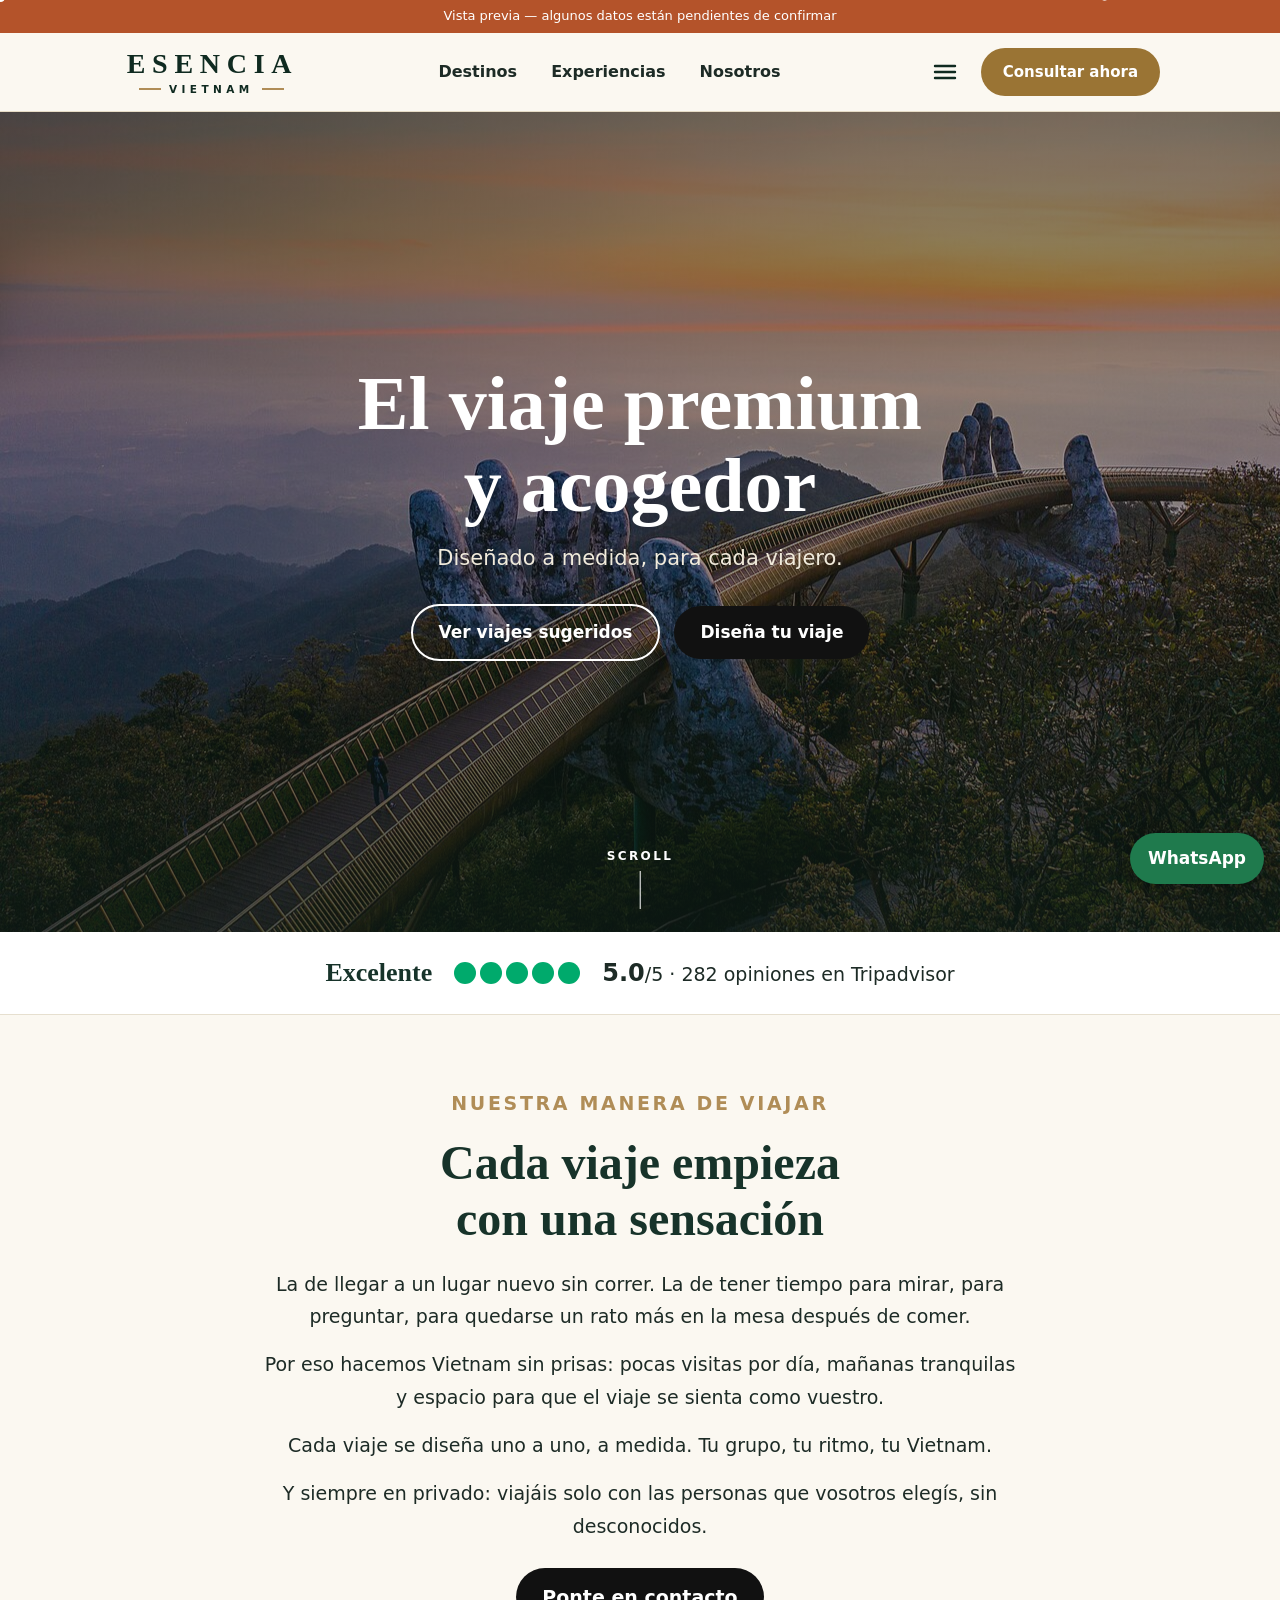
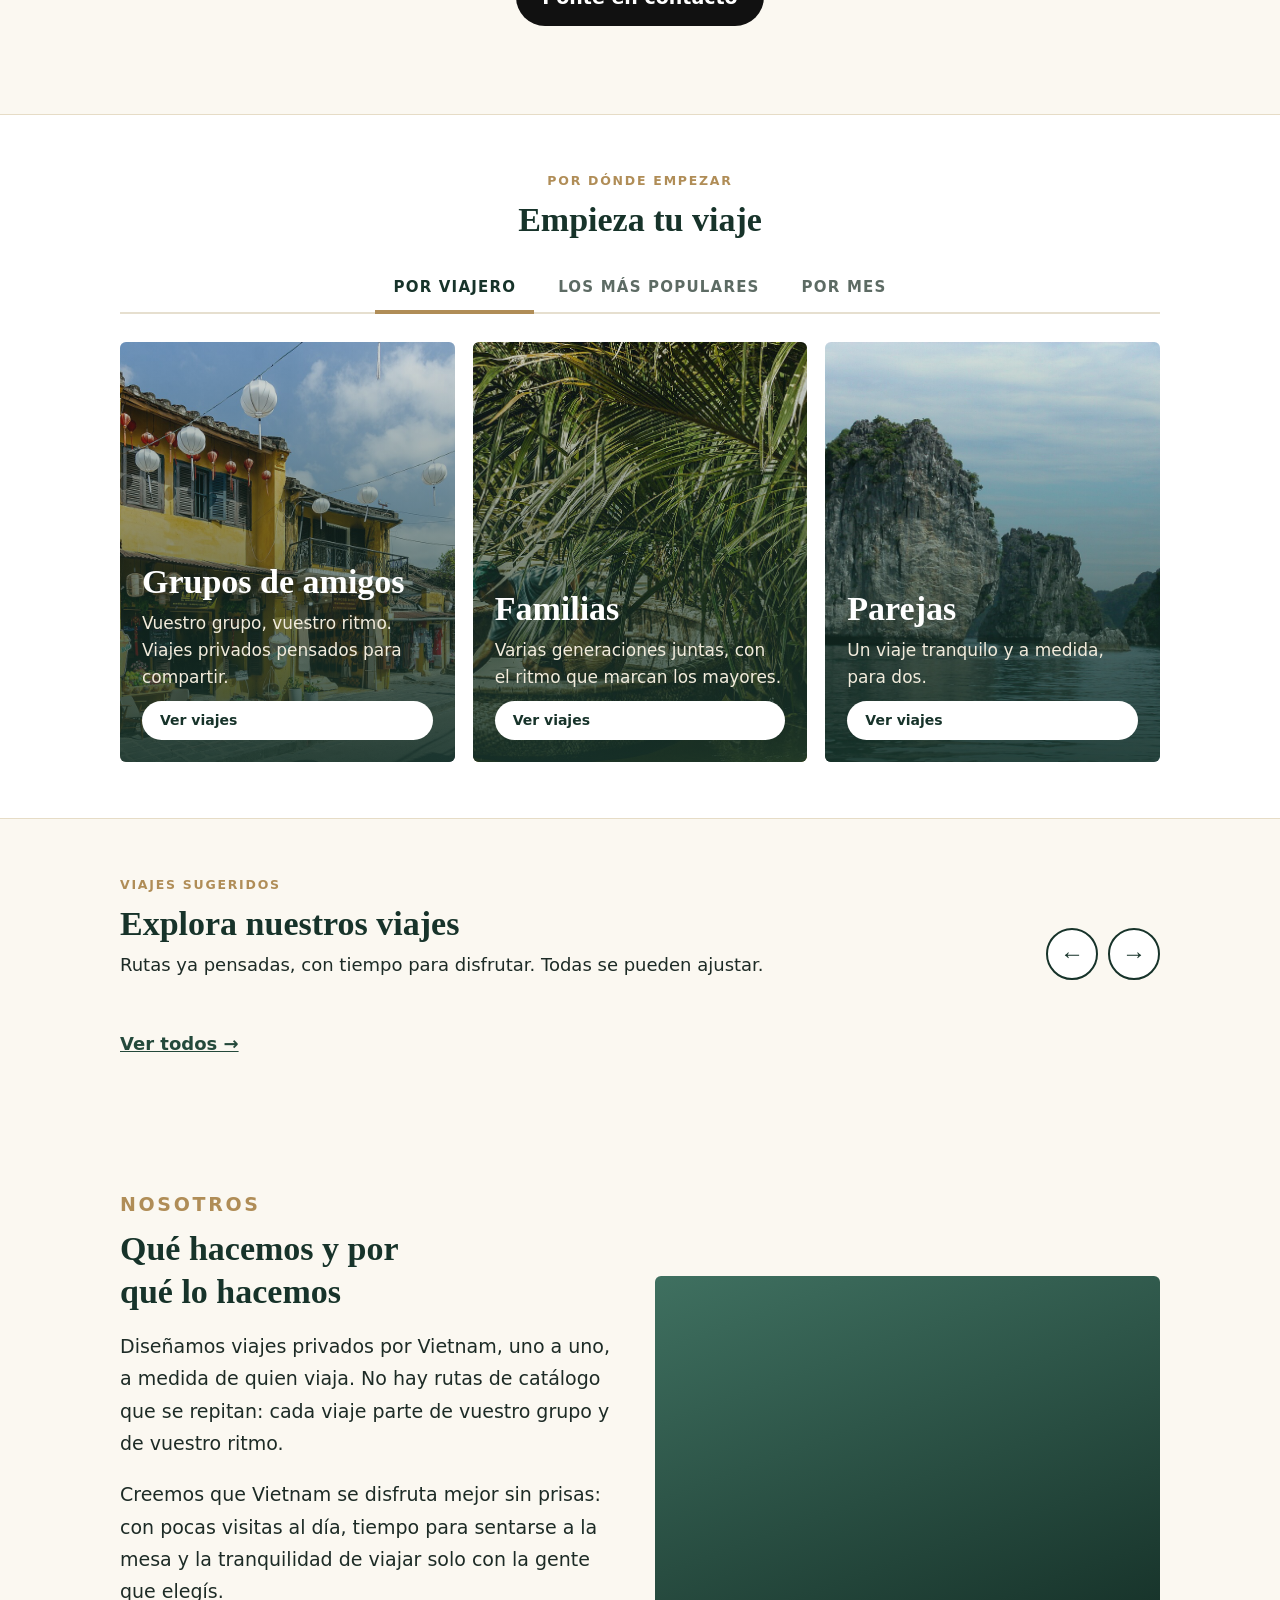
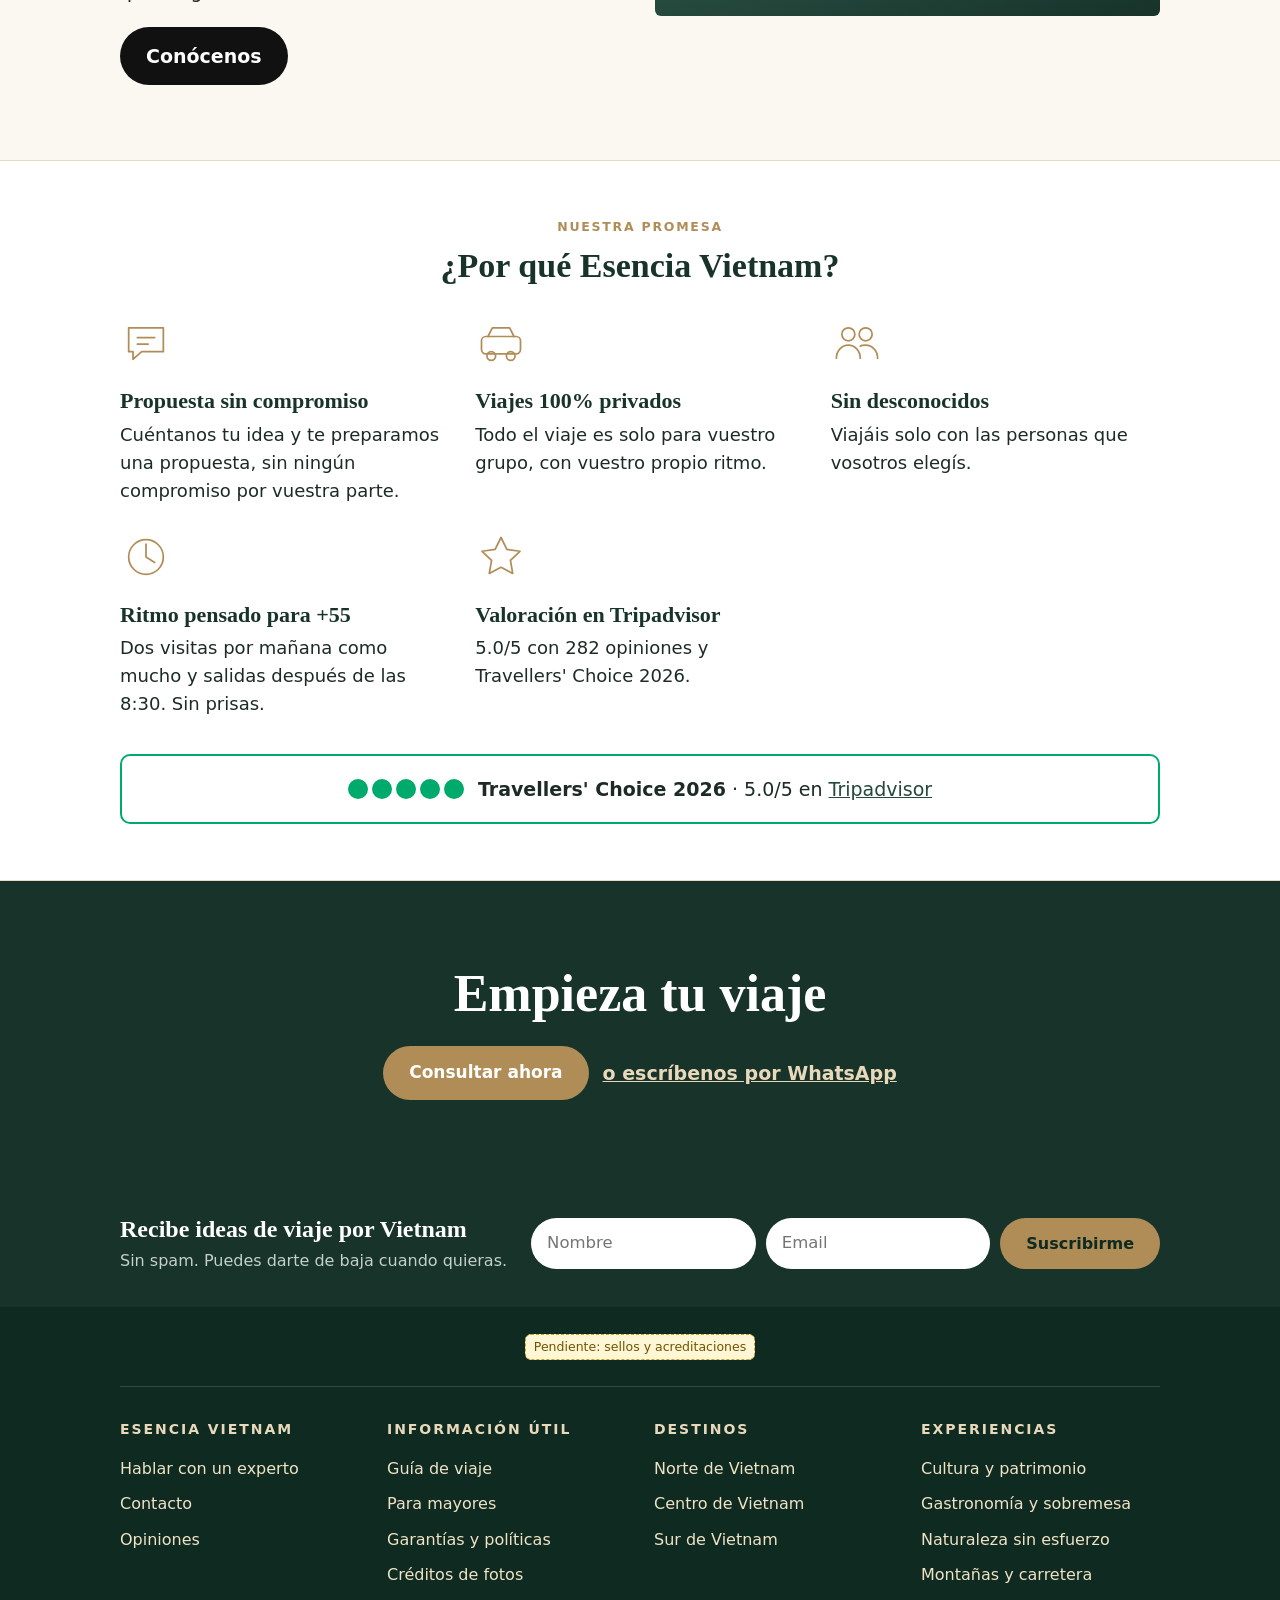
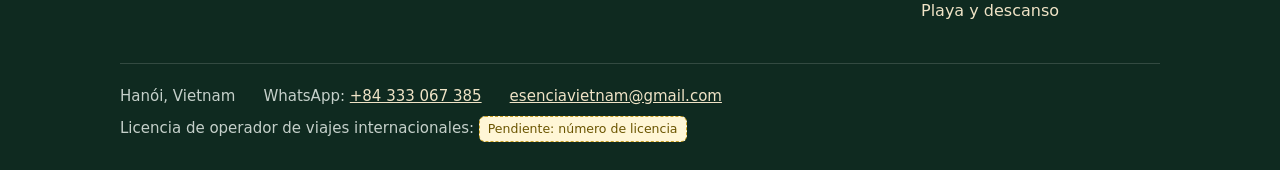
==== commit e05d6c56: "Por viajero con fichas iguales y 'Ver viajes' por grupo, mapa pequeño en cada viaje, itinerario deta" ====
--- a/index.html
+++ b/index.html
@@ -47,7 +47,7 @@
 .tabs button[aria-selected="true"]{color:var(--green-900);border-bottom-color:var(--gold)}
 .tabs button:focus-visible{outline:3px solid var(--gold);outline-offset:-3px}
 .trav-grid{display:grid;gap:18px;grid-template-columns:1fr}
-@media(min-width:700px){.trav-grid{grid-template-columns:1.25fr 1fr 1fr}}
+@media(min-width:700px){.trav-grid{grid-template-columns:repeat(3,1fr)}}
 .trav{position:relative;display:flex;flex-direction:column;justify-content:flex-end;min-height:420px;border-radius:6px;overflow:hidden;color:#fff;text-decoration:none;padding:22px;background-color:var(--green-700);background-size:cover;background-position:center;cursor:pointer;border:0;font:inherit;text-align:left;width:100%}
 .trav::before{content:"";position:absolute;inset:0;background:linear-gradient(180deg,rgba(23,51,42,.15),rgba(23,51,42,.88));z-index:0}
 .trav.fallback{background-image:linear-gradient(160deg,#3f7060,#17332a)}
@@ -55,7 +55,6 @@
 .trav h3{color:#fff;font-size:clamp(26px,3.4vw,34px);margin:0 0 6px}
 .trav p{margin:0 0 10px;font-size:17px;color:#f1ebdc}
 .trav .tag2{align-self:flex-start;background:var(--gold-soft);color:var(--green-900);font-weight:700;font-size:14px;padding:5px 12px;border-radius:99px}
-.trav.main{min-height:480px;box-shadow:0 0 0 3px var(--gold)}
 .trav:hover,.trav:focus-visible{filter:brightness(1.06)}
 .trav:focus-visible{outline:3px solid var(--gold);outline-offset:3px}
 .month-sel{display:grid;grid-template-columns:repeat(3,1fr);gap:8px;max-width:760px;margin:0 auto 24px}
@@ -167,22 +166,21 @@
       <div role="tabpanel" id="panel-viajero" aria-labelledby="tab-viajero">
         <!-- Fotos esperadas: images/viajero-amigos.jpg, images/viajero-familias.jpg, images/viajero-parejas.jpg -->
         <div class="trav-grid">
-          <a class="trav main fallback" href="viajes.html" data-img="images/viajero-amigos.jpg">
-            <span class="tag2">Nuestro viaje principal</span>
+          <a class="trav fallback" href="viajes.html?grupo=amigos" data-img="images/viajero-amigos.jpg" data-fb="images/day2-hoi-an.jpg">
             <h3>Grupos de amigos</h3>
             <p>Vuestro grupo, vuestro ritmo. Viajes privados pensados para compartir.</p>
             <span class="btn small light">Ver viajes</span>
           </a>
-          <button type="button" class="trav fallback" data-enquire data-traveller="familias" data-img="images/viajero-familias.jpg">
-            <span class="tag2">A medida</span>
+          <a class="trav fallback" href="viajes.html?grupo=familias" data-img="images/viajero-familias.jpg" data-fb="images/stop-cam-thanh.jpg">
             <h3>Familias</h3>
-            <p>Un viaje diseñado para todas las edades.</p>
-          </button>
-          <button type="button" class="trav fallback" data-enquire data-traveller="parejas" data-img="images/viajero-parejas.jpg">
-            <span class="tag2">A medida</span>
+            <p>Varias generaciones juntas, con el ritmo que marcan los mayores.</p>
+            <span class="btn small light">Ver viajes</span>
+          </a>
+          <a class="trav fallback" href="viajes.html?grupo=parejas" data-img="images/viajero-parejas.jpg" data-fb="images/trip-ha-long.jpg">
             <h3>Parejas</h3>
-            <p>Un viaje tranquilo, para dos.</p>
-          </button>
+            <p>Un viaje tranquilo y a medida, para dos.</p>
+            <span class="btn small light">Ver viajes</span>
+          </a>
         </div>
       </div>
 
@@ -217,11 +215,6 @@
     </div>
   </section>
 
-  <section class="section alt" id="duracion"><div class="container center">
-    <p class="kicker">Elegid por duración</p>
-    <h2>¿Cuántos días tenéis?</h2>
-    <div class="chips" id="dur-chips" style="margin-top:18px"></div>
-  </div></section>
 
   <!-- 6) QUÉ HACEMOS -->
   <!-- Imagen esperada: images/nosotros-home.jpg -->
@@ -294,17 +287,14 @@
   var wa=document.getElementById('wa-close'); if(wa) wa.href=E.waLink('Hola, quisiera información sobre un viaje a Vietnam.');
 
   // Imágenes de las fichas por viajero (si cargan; si no, degradado)
-  function bg(el,src,cls){
+  function bg(el,src,cls,fb){
     var im=new Image();
     im.onload=function(){el.style.backgroundImage='url('+src+')';if(cls)el.classList.remove(cls);};
+    im.onerror=function(){if(!fb)return;var i2=new Image();i2.onload=function(){el.style.backgroundImage='url('+fb+')';if(cls)el.classList.remove(cls);};i2.src=fb;};
     im.src=src;
   }
-  Array.prototype.forEach.call(document.querySelectorAll('.trav[data-img]'),function(el){bg(el,el.getAttribute('data-img'),'fallback');});
+  Array.prototype.forEach.call(document.querySelectorAll('.trav[data-img]'),function(el){bg(el,el.getAttribute('data-img'),'fallback',el.getAttribute('data-fb'));});
   bg(document.getElementById('what-img'),'images/nosotros-home.jpg');
-
-  // Chips de duración
-  var c={};trips.forEach(function(t){c[t.days]=(c[t.days]||0)+1;});
-  document.getElementById('dur-chips').innerHTML=Object.keys(c).map(Number).sort(function(a,b){return a-b;}).map(function(k){return '<a class="chip" href="viajes.html?dias='+k+'">'+k+' días · '+c[k]+(c[k]===1?' viaje':' viajes')+'</a>';}).join('');
 
   // Populares (provisional)
   var pop=['01','02','10','14','19','20'];
--- a/assets/css/site.css
+++ b/assets/css/site.css
@@ -302,3 +302,11 @@
 .ft-cols a{text-decoration:none}.ft-cols a:hover,.ft-end a:hover{text-decoration:underline}
 .ft-end{display:flex;flex-wrap:wrap;gap:8px 28px;border-top:1px solid rgba(255,255,255,.15);padding:20px 0 28px;font-size:15px;color:#c5d0ca}
 @media(prefers-reduced-motion:reduce){.menu-backdrop,.menu-panel,.sw,.sw::after{transition:none}}
+
+
+/* ---- mapa de viaje y horarios ---- */
+.pin{display:flex;align-items:center;justify-content:center;width:30px;height:30px;border-radius:50%;background:var(--green-900);color:#fff;font:700 13px var(--sans);border:2px solid var(--gold);box-shadow:0 2px 8px rgba(0,0,0,.3)}
+.detail-box{display:flex;gap:16px;align-items:center;justify-content:space-between;flex-wrap:wrap;background:#fff;border:1px solid var(--line);border-left:4px solid var(--gold);border-radius:10px;padding:16px 20px;margin:26px 0 8px}
+.sched{list-style:none;margin:10px 0;padding:0;border-left:2px solid var(--gold-soft)}
+.sched li{padding:5px 0 5px 16px;position:relative}
+.sched li b{display:inline-block;min-width:54px;color:var(--green-700)}
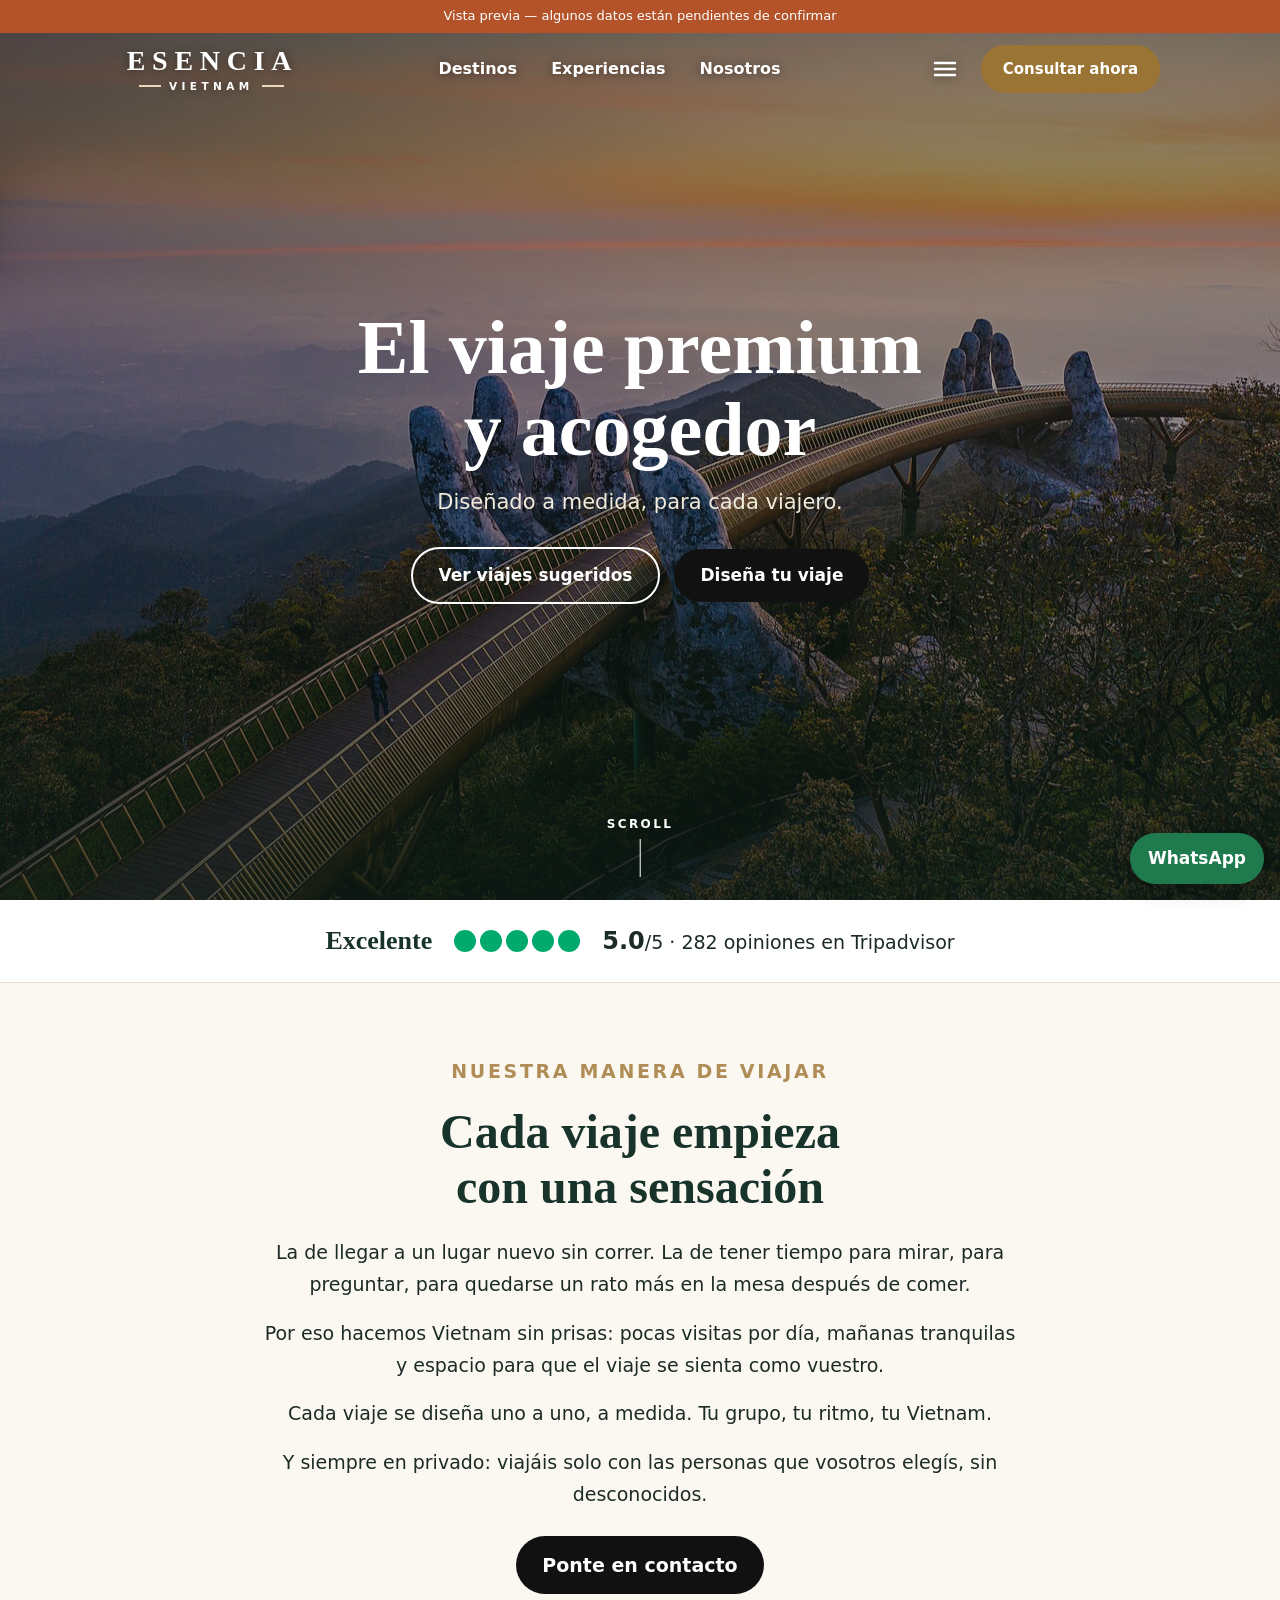
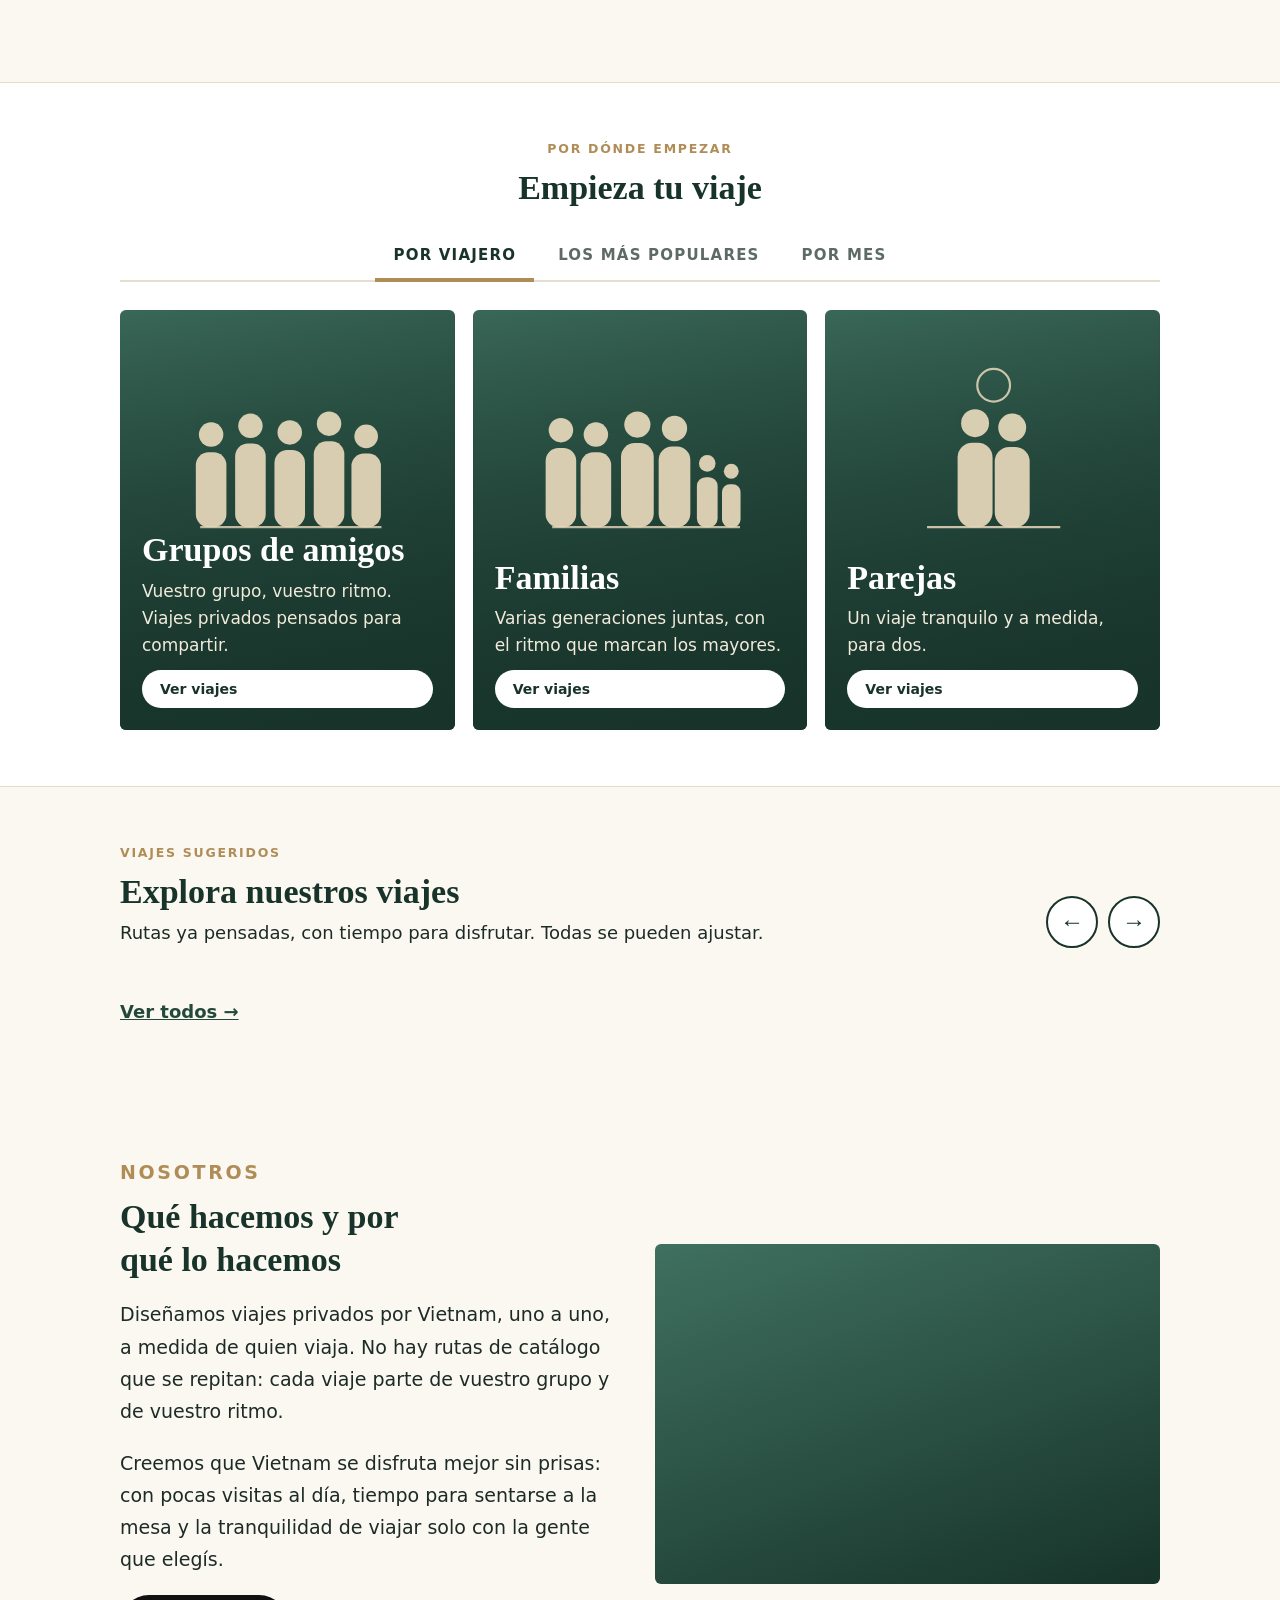
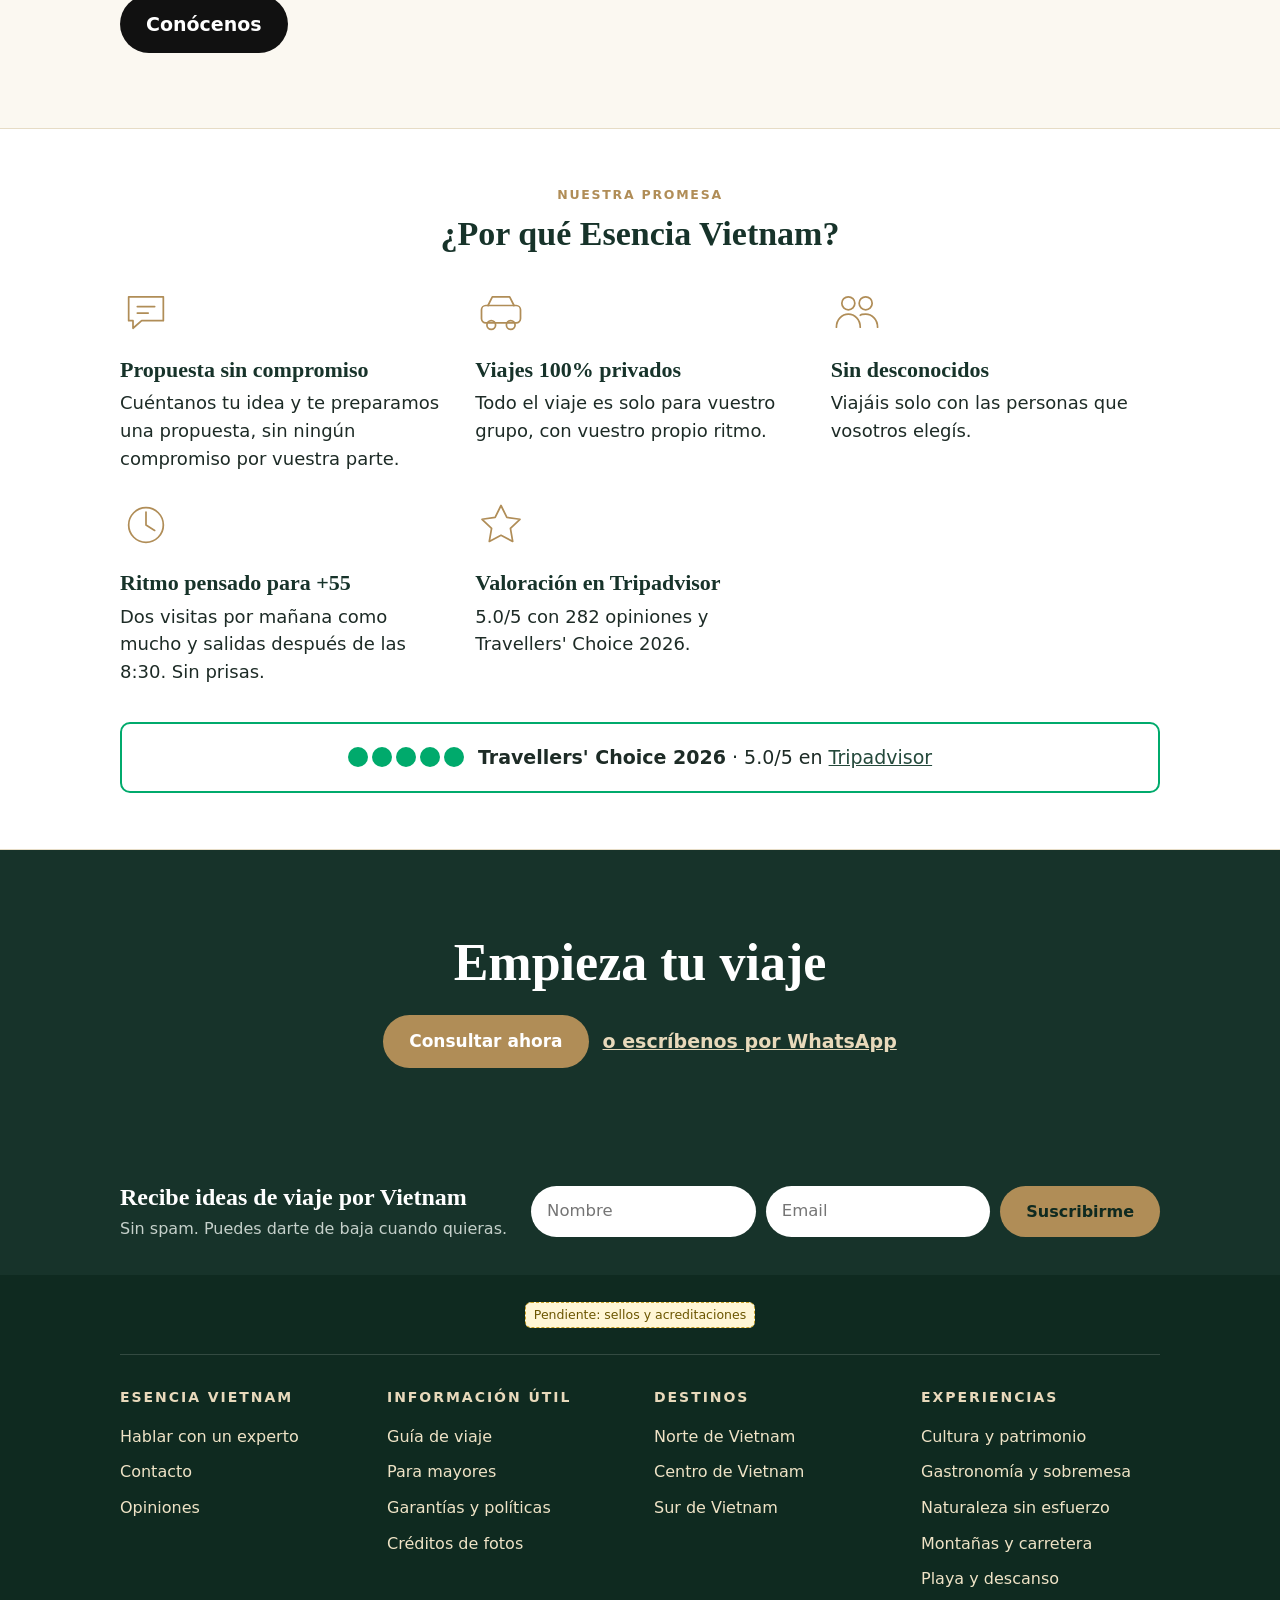
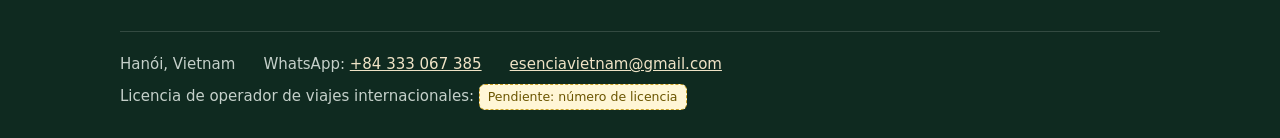
==== commit 84eca4eb: "Portada: vídeo a pantalla completa (versión ancha y versión móvil), menú transparente, sin nieve; fi" ====
--- a/index.html
+++ b/index.html
@@ -14,7 +14,7 @@
 <script src="assets/js/site.js"></script>
 <style>
 /* ---------- Hero ---------- */
-.hero-video{position:relative;min-height:calc(100vh - 80px);display:flex;align-items:center;text-align:center;padding:90px 0 110px;overflow:hidden;background:#17332a url(images/day3-ba-na-hills.jpg) center 35%/cover no-repeat;color:#fff}
+.hero-video{position:relative;min-height:100vh;min-height:100svh;display:flex;align-items:center;text-align:center;padding:130px 0 120px;overflow:hidden;background:#17332a url(images/day3-ba-na-hills.jpg) center 35%/cover no-repeat;color:#fff}
 .hero-video .hero-bg{position:absolute;inset:0;width:100%;height:100%;object-fit:cover;z-index:0}
 .hero-video::before{content:"";position:absolute;inset:0;z-index:1;background:linear-gradient(180deg,rgba(15,30,24,.55),rgba(15,30,24,.35) 45%,rgba(15,30,24,.72))}
 .hero-video .hero-inner{position:relative;z-index:2}
@@ -51,6 +51,8 @@
 .trav{position:relative;display:flex;flex-direction:column;justify-content:flex-end;min-height:420px;border-radius:6px;overflow:hidden;color:#fff;text-decoration:none;padding:22px;background-color:var(--green-700);background-size:cover;background-position:center;cursor:pointer;border:0;font:inherit;text-align:left;width:100%}
 .trav::before{content:"";position:absolute;inset:0;background:linear-gradient(180deg,rgba(23,51,42,.15),rgba(23,51,42,.88));z-index:0}
 .trav.fallback{background-image:linear-gradient(160deg,#3f7060,#17332a)}
+.trav svg.ill{position:absolute;left:8%;right:8%;top:6%;height:52%;width:84%;z-index:0}
+.trav:not(.fallback) svg.ill{display:none}
 .trav>*{position:relative;z-index:1}
 .trav h3{color:#fff;font-size:clamp(26px,3.4vw,34px);margin:0 0 6px}
 .trav p{margin:0 0 10px;font-size:17px;color:#f1ebdc}
@@ -113,7 +115,7 @@
 <main>
   <!-- 1) HERO -->
   <section class="hero-video" aria-label="Portada">
-    <video class="hero-bg" id="hero-video" autoplay muted loop playsinline preload="metadata" poster="images/day3-ba-na-hills.jpg" aria-hidden="true"><source src="videos/hero.mp4" type="video/mp4"></video>
+    <video class="hero-bg" id="hero-video" autoplay muted loop playsinline preload="metadata" poster="images/day3-ba-na-hills.jpg" aria-hidden="true"></video>
     <div class="container hero-inner">
       <h1>El viaje premium y acogedor</h1>
       <p class="lead">Diseñado a medida, para cada viajero.</p>
@@ -166,17 +168,20 @@
       <div role="tabpanel" id="panel-viajero" aria-labelledby="tab-viajero">
         <!-- Fotos esperadas: images/viajero-amigos.jpg, images/viajero-familias.jpg, images/viajero-parejas.jpg -->
         <div class="trav-grid">
-          <a class="trav fallback" href="viajes.html?grupo=amigos" data-img="images/viajero-amigos.jpg" data-fb="images/day2-hoi-an.jpg">
+          <a class="trav fallback" href="viajes.html?grupo=amigos" data-img="images/viajero-amigos.jpg">
+            <svg class="ill" viewBox="0 0 200 200" aria-hidden="true" preserveAspectRatio="xMidYMax meet"><g fill="#e8d9bb" opacity=".92"><circle cx="30.0" cy="91.2" r="11.2"/><rect x="16.0" y="107.4" width="28.0" height="68.6" rx="11.8"/><circle cx="66.0" cy="83.2" r="11.2"/><rect x="52.0" y="99.4" width="28.0" height="76.6" rx="11.8"/><circle cx="102.0" cy="89.2" r="11.2"/><rect x="88.0" y="105.4" width="28.0" height="70.6" rx="11.8"/><circle cx="138.0" cy="81.2" r="11.2"/><rect x="124.0" y="97.4" width="28.0" height="78.6" rx="11.8"/><circle cx="172.0" cy="92.8" r="10.8"/><rect x="158.5" y="108.6" width="27.0" height="67.4" rx="11.3"/></g><g fill="none" stroke="#e8d9bb" stroke-width="2" opacity=".8"><path d="M20 176 H186"/></g></svg>
             <h3>Grupos de amigos</h3>
             <p>Vuestro grupo, vuestro ritmo. Viajes privados pensados para compartir.</p>
             <span class="btn small light">Ver viajes</span>
           </a>
-          <a class="trav fallback" href="viajes.html?grupo=familias" data-img="images/viajero-familias.jpg" data-fb="images/stop-cam-thanh.jpg">
+          <a class="trav fallback" href="viajes.html?grupo=familias" data-img="images/viajero-familias.jpg">
+            <svg class="ill" viewBox="0 0 200 200" aria-hidden="true" preserveAspectRatio="xMidYMax meet"><g fill="#e8d9bb" opacity=".92"><circle cx="28.0" cy="87.2" r="11.2"/><rect x="14.0" y="103.4" width="28.0" height="72.6" rx="11.8"/><circle cx="60.0" cy="91.2" r="11.2"/><rect x="46.0" y="107.4" width="28.0" height="68.6" rx="11.8"/><circle cx="98.0" cy="82.0" r="12.0"/><rect x="83.0" y="99.0" width="30.0" height="77.0" rx="12.6"/><circle cx="132.0" cy="85.6" r="11.6"/><rect x="117.5" y="102.2" width="29.0" height="73.8" rx="12.2"/><circle cx="162.0" cy="117.6" r="7.6"/><rect x="152.5" y="130.2" width="19.0" height="45.8" rx="8.0"/><circle cx="184.0" cy="124.8" r="6.8"/><rect x="175.5" y="136.6" width="17.0" height="39.4" rx="7.1"/></g><g fill="none" stroke="#e8d9bb" stroke-width="2" opacity=".8"><path d="M20 176 H192"/></g></svg>
             <h3>Familias</h3>
             <p>Varias generaciones juntas, con el ritmo que marcan los mayores.</p>
             <span class="btn small light">Ver viajes</span>
           </a>
-          <a class="trav fallback" href="viajes.html?grupo=parejas" data-img="images/viajero-parejas.jpg" data-fb="images/trip-ha-long.jpg">
+          <a class="trav fallback" href="viajes.html?grupo=parejas" data-img="images/viajero-parejas.jpg">
+            <svg class="ill" viewBox="0 0 200 200" aria-hidden="true" preserveAspectRatio="xMidYMax meet"><g fill="#e8d9bb" opacity=".92"><circle cx="84.0" cy="80.8" r="12.8"/><rect x="68.0" y="98.6" width="32.0" height="77.4" rx="13.4"/><circle cx="118.0" cy="84.8" r="12.8"/><rect x="102.0" y="102.6" width="32.0" height="73.4" rx="13.4"/></g><g fill="none" stroke="#e8d9bb" stroke-width="2" opacity=".85"><circle cx="101" cy="46" r="15"/><path d="M40 176 H162"/></g></svg>
             <h3>Parejas</h3>
             <p>Un viaje tranquilo y a medida, para dos.</p>
             <span class="btn small light">Ver viajes</span>
@@ -278,7 +283,6 @@
 <div id="site-footer"></div>
 <script>
 E.ready(function(){
-  E.snow();
   var D=E.D, C=E.C||{};
   var trips=(D.trips||[]).slice();
 
@@ -372,6 +376,8 @@
 (function(){
   var v=document.getElementById('hero-video'), tg=document.getElementById('vid-toggle');
   if(v){
+    v.src=matchMedia('(max-width:700px)').matches?'videos/hero-m.mp4':'videos/hero.mp4';
+    v.muted=true; v.loop=true; var pp=v.play(); if(pp&&pp.catch) pp.catch(function(){});
     var drop=function(){if(v.parentNode)v.remove();if(tg)tg.hidden=true;};
     v.addEventListener('error',drop,true);
     var s=v.querySelector('source'); if(s) s.addEventListener('error',drop);
@@ -388,6 +394,8 @@
       v.addEventListener('play',ic);v.addEventListener('pause',ic);
     }
   }
+  document.body.classList.add('home');
+  E.ready(function(){ var hd=document.querySelector('.site-header'); function up(){ if(hd) hd.classList.toggle('solid',window.scrollY>60); } window.addEventListener('scroll',up,{passive:true}); up(); });
   var c=document.getElementById('scroll-cue');
   if(c) c.addEventListener('click',function(){window.scrollTo({top:document.querySelector('.hero-video').offsetHeight,behavior:'smooth'});});
 })();
--- a/assets/css/site.css
+++ b/assets/css/site.css
@@ -310,3 +310,16 @@
 .sched{list-style:none;margin:10px 0;padding:0;border-left:2px solid var(--gold-soft)}
 .sched li{padding:5px 0 5px 16px;position:relative}
 .sched li b{display:inline-block;min-width:54px;color:var(--green-700)}
+
+
+/* ---- portada: vídeo a pantalla completa con menú transparente (estilo Black Tomato) ---- */
+body.home .demo-banner{position:absolute;top:0;left:0;right:0;z-index:70}
+body.home .site-header{position:fixed;top:30px;left:0;right:0;background:transparent;border-bottom:0;backdrop-filter:none;transition:background .3s,top .3s,box-shadow .3s}
+body.home .site-header.solid{top:0;background:rgba(251,248,241,.97);border-bottom:1px solid var(--line);backdrop-filter:blur(6px)}
+body.home .site-header:not(.solid) .wm-top,
+body.home .site-header:not(.solid) .wm-sub,
+body.home .site-header:not(.solid) .nav .nav-top,
+body.home .site-header:not(.solid) .nav a{color:#fff;text-shadow:0 1px 10px rgba(0,0,0,.45)}
+body.home .site-header:not(.solid) .wm-sub i{background:#e8d9bb}
+body.home .site-header:not(.solid) .hamburger{color:#fff}
+body.home .site-header:not(.solid) .hamburger svg{filter:drop-shadow(0 1px 6px rgba(0,0,0,.45))}
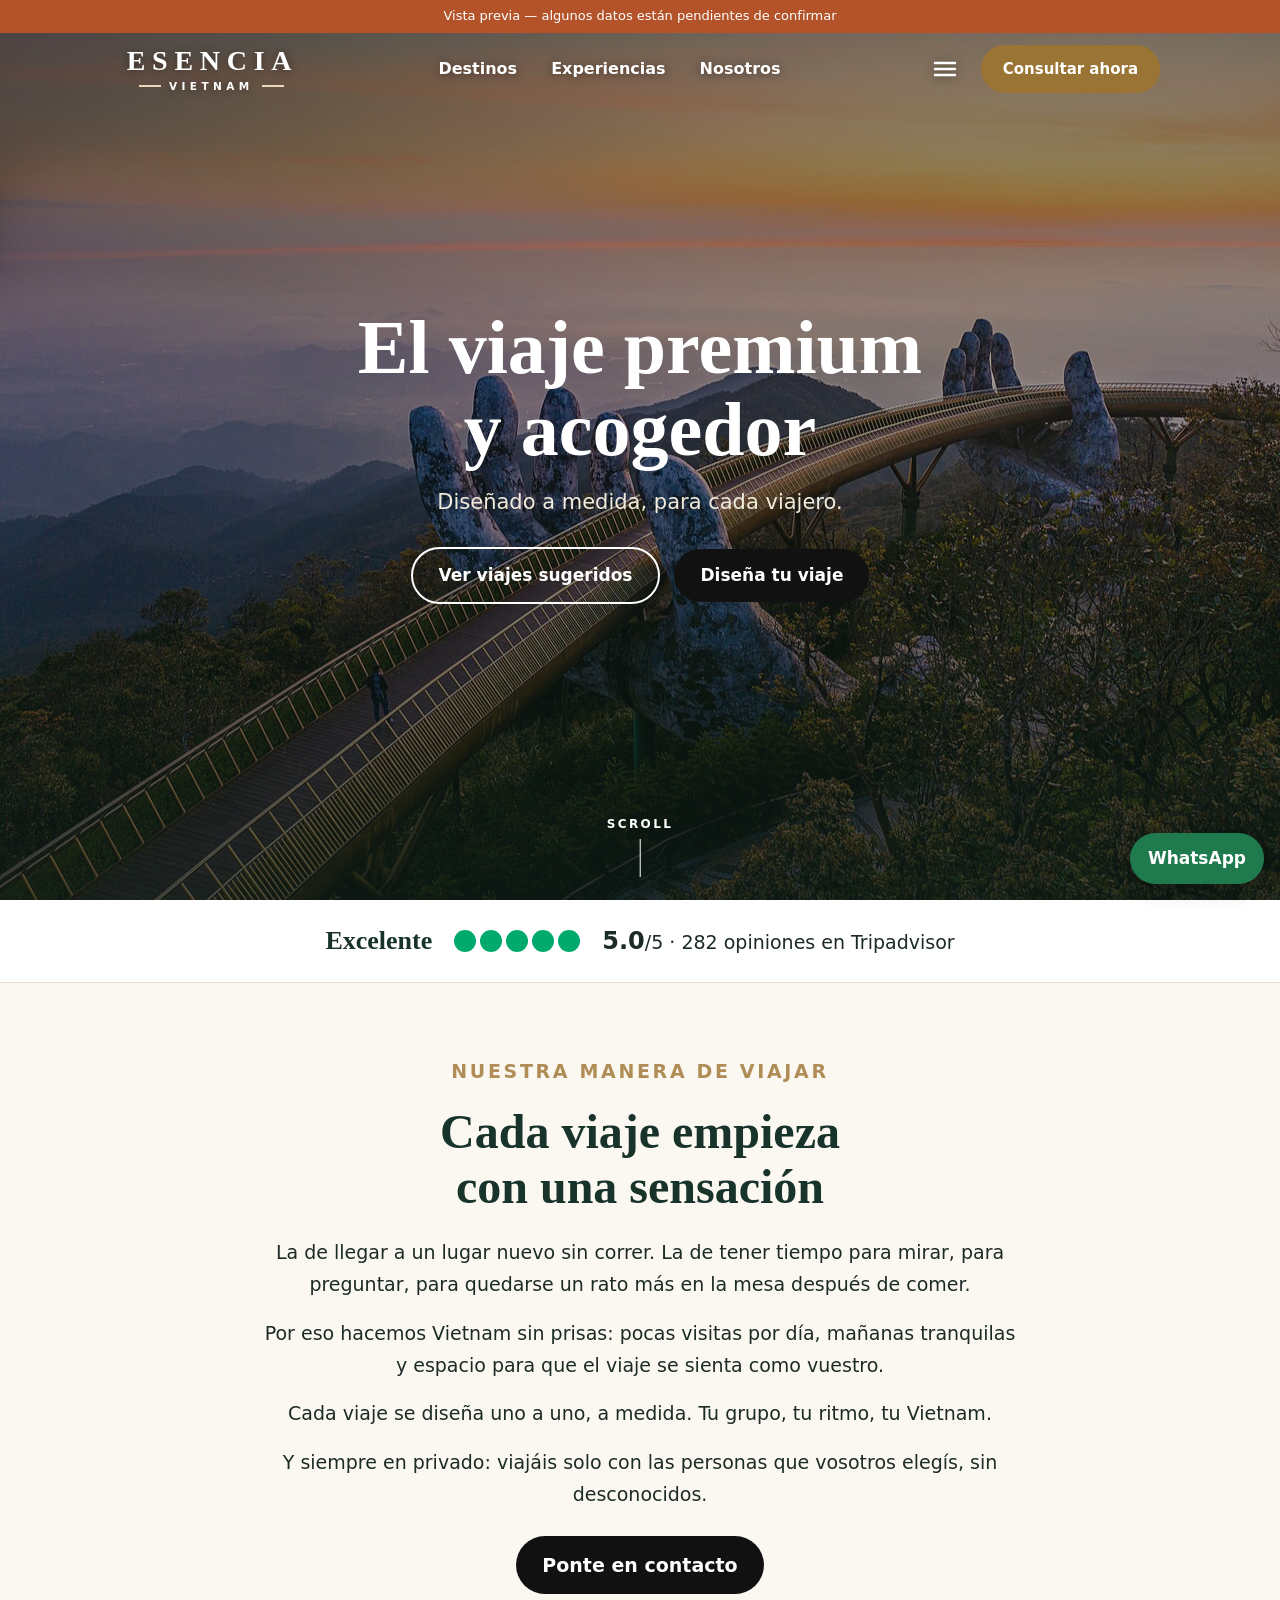
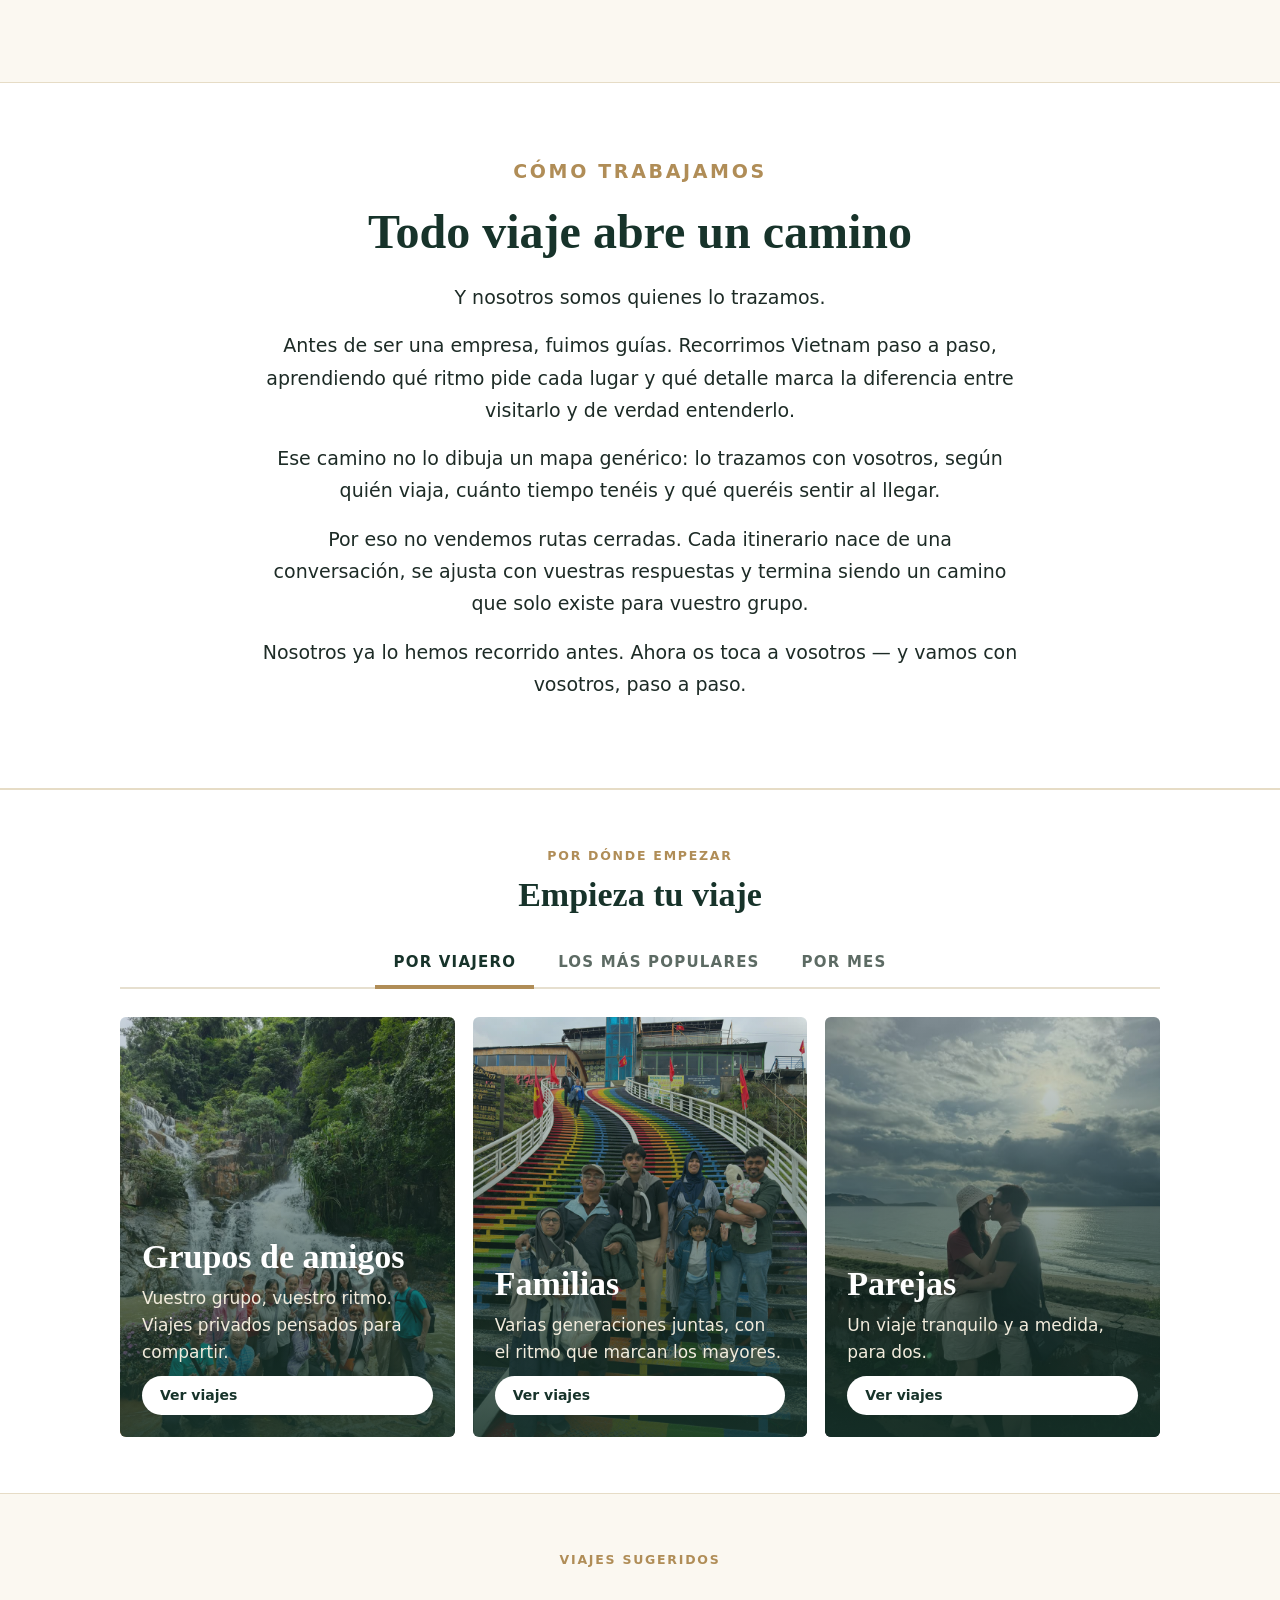
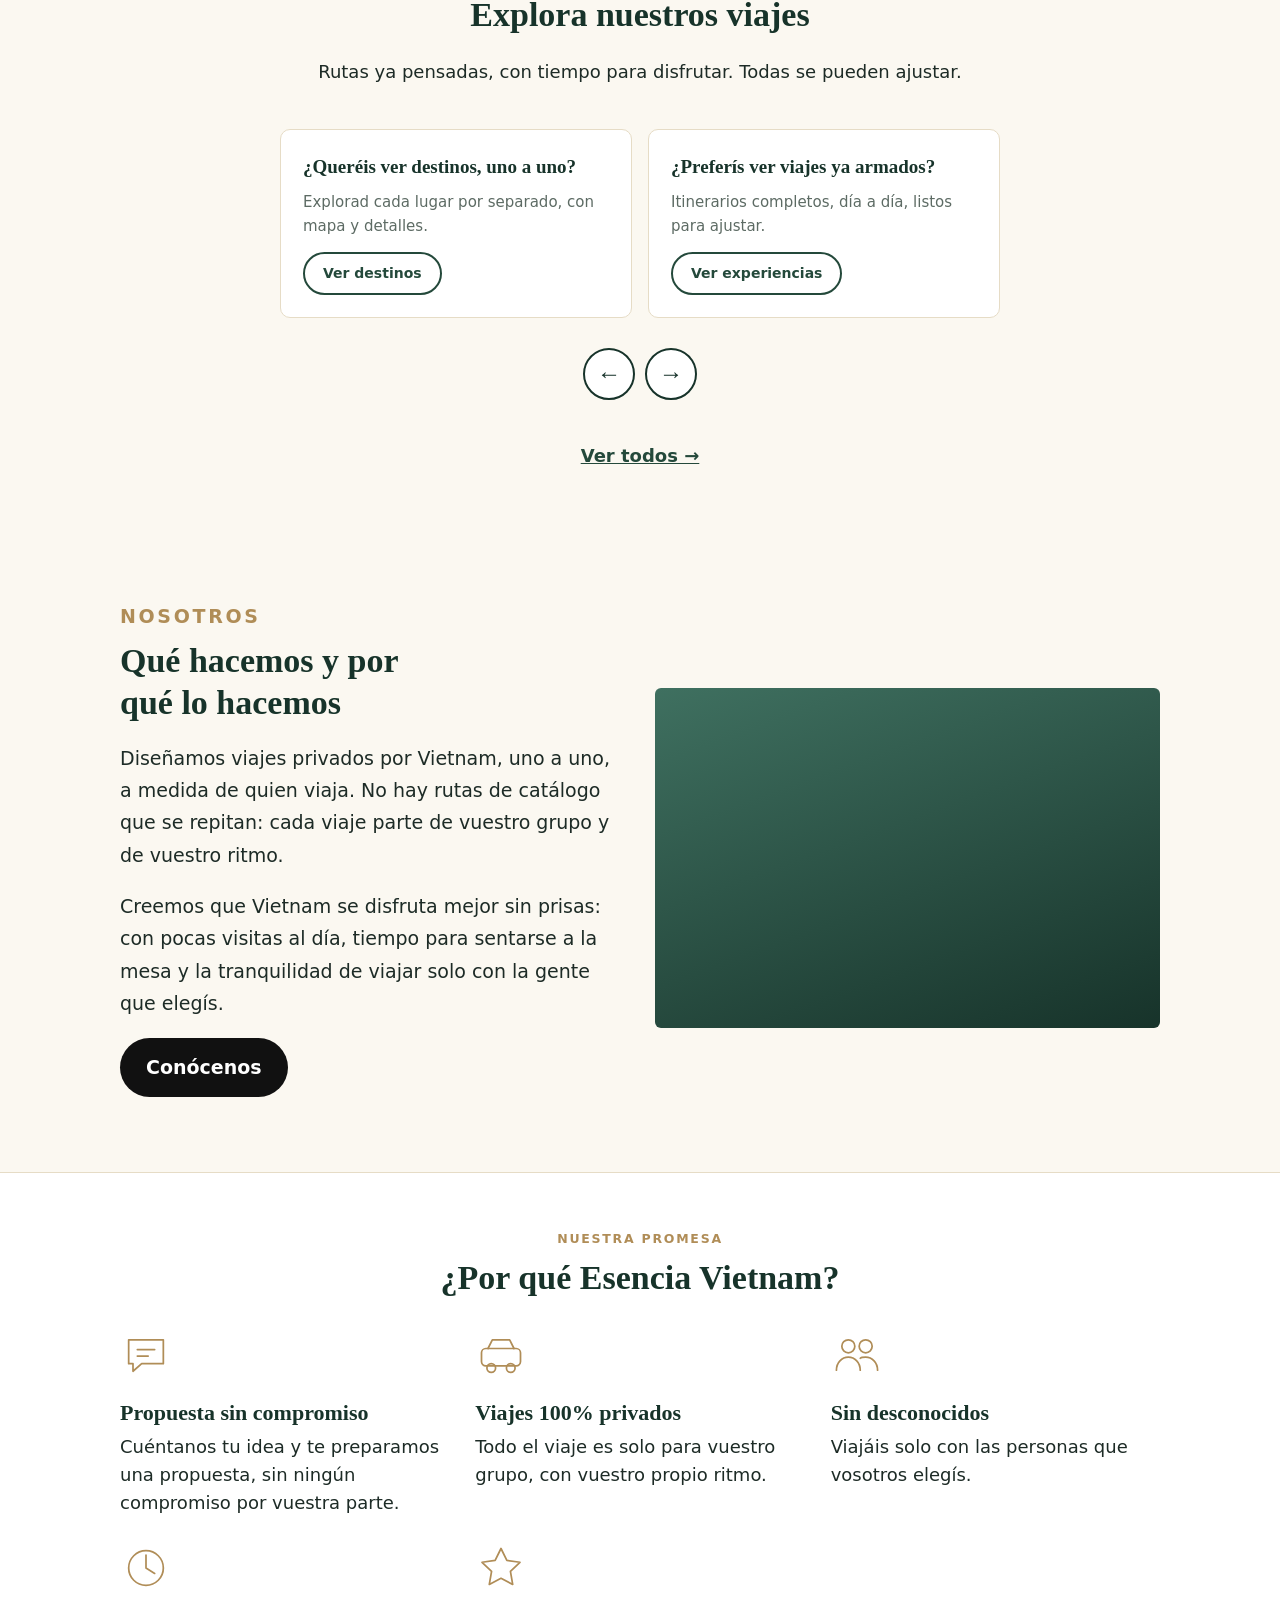
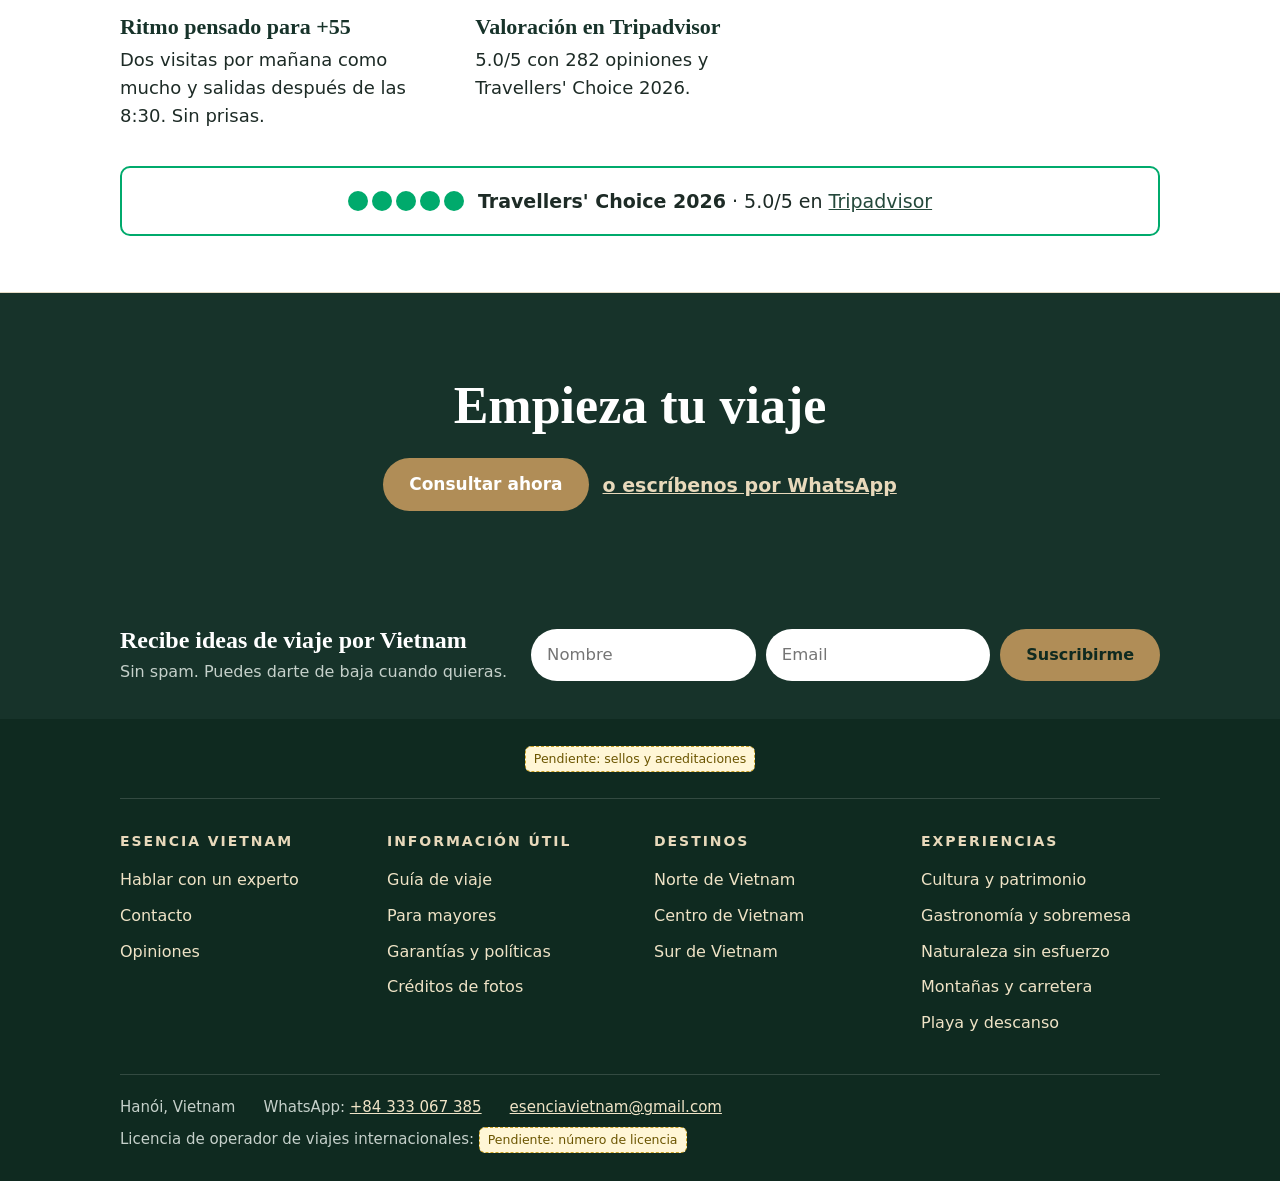
==== commit a9775f65: "Fotos reales por viajero, nueva filosofía, Explora centrado con 2 opciones, arregla suscripción y fi" ====
--- a/index.html
+++ b/index.html
@@ -78,14 +78,22 @@
 /* ---------- Carrusel ---------- */
 .car-head{display:flex;justify-content:space-between;align-items:flex-end;gap:16px;flex-wrap:wrap;margin-bottom:22px}
 .car-head h2{margin:0}
+.car-head-center{flex-direction:column;align-items:center;text-align:center;margin-bottom:30px}
+.two-ways{display:grid;gap:16px;grid-template-columns:1fr;max-width:720px;margin:26px auto 0;width:100%}
+@media(min-width:640px){.two-ways{grid-template-columns:1fr 1fr}}
+.two-way-card{display:flex;flex-direction:column;gap:8px;align-items:flex-start;text-align:left;background:#fff;border:1px solid var(--line);border-radius:10px;padding:22px;text-decoration:none;color:inherit;transition:box-shadow .2s,transform .2s}
+.two-way-card:hover,.two-way-card:focus-visible{box-shadow:0 10px 24px rgba(23,51,42,.12);transform:translateY(-2px)}
+.two-way-h{font-family:var(--serif);font-size:19px;color:var(--green-900);font-weight:700}
+.two-way-p{color:var(--muted);font-size:15px}
+.two-way-card .btn{margin-top:6px;pointer-events:none}
+.car-nav{display:flex;justify-content:center;gap:10px;margin-bottom:14px}
 .car-wrap{position:relative}
 .car{list-style:none;margin:0;padding:4px 2px 18px;display:flex;gap:20px;overflow-x:auto;scroll-snap-type:x mandatory;scroll-behavior:smooth;-webkit-overflow-scrolling:touch}
 .car>li{flex:0 0 min(84vw,340px);scroll-snap-align:start;display:flex}
 .car>li>.card{width:100%}
-.car-btns{display:flex;gap:10px}
-.car-btns button{width:52px;height:52px;border-radius:50%;border:2px solid var(--green-900);background:#fff;color:var(--green-900);font-size:24px;cursor:pointer;line-height:1}
-.car-btns button:hover{background:var(--green-900);color:#fff}
-.car-btns button:focus-visible{outline:3px solid var(--gold);outline-offset:3px}
+.car-nav button{width:52px;height:52px;border-radius:50%;border:2px solid var(--green-900);background:#fff;color:var(--green-900);font-size:24px;cursor:pointer;line-height:1}
+.car-nav button:hover{background:var(--green-900);color:#fff}
+.car-nav button:focus-visible{outline:3px solid var(--gold);outline-offset:3px}
 .car:focus-visible{outline:3px solid var(--gold);outline-offset:2px}
 @media(prefers-reduced-motion:reduce){.car{scroll-behavior:auto}}
 /* ---------- Qué hacemos ---------- */
@@ -155,6 +163,21 @@
     </div>
   </section>
 
+  <!-- 3b) FILOSOFÍA — el camino -->
+  <section class="section alt philo">
+    <div class="container">
+      <div class="in">
+        <p class="kicker">Cómo trabajamos</p>
+        <h2>Todo viaje abre un camino</h2>
+        <p>Y nosotros somos quienes lo trazamos.</p>
+        <p>Antes de ser una empresa, fuimos guías. Recorrimos Vietnam paso a paso, aprendiendo qué ritmo pide cada lugar y qué detalle marca la diferencia entre visitarlo y de verdad entenderlo.</p>
+        <p>Ese camino no lo dibuja un mapa genérico: lo trazamos con vosotros, según quién viaja, cuánto tiempo tenéis y qué queréis sentir al llegar.</p>
+        <p>Por eso no vendemos rutas cerradas. Cada itinerario nace de una conversación, se ajusta con vuestras respuestas y termina siendo un camino que solo existe para vuestro grupo.</p>
+        <p>Nosotros ya lo hemos recorrido antes. Ahora os toca a vosotros — y vamos con vosotros, paso a paso.</p>
+      </div>
+    </div>
+  </section>
+
   <!-- 4) EMPIEZA TU VIAJE -->
   <section class="section alt" id="empezar">
     <div class="container">
@@ -204,19 +227,29 @@
   <!-- 5) EXPLORA -->
   <section class="section" id="explora">
     <div class="container">
-      <div class="car-head">
-        <div>
-          <p class="kicker">Viajes sugeridos</p>
-          <h2>Explora nuestros viajes</h2>
-          <p style="margin:6px 0 0;font-size:18px">Rutas ya pensadas, con tiempo para disfrutar. Todas se pueden ajustar.</p>
-        </div>
-        <div class="car-btns">
-          <button type="button" id="car-prev" aria-label="Viajes anteriores">&#8592;</button>
-          <button type="button" id="car-next" aria-label="Más viajes">&#8594;</button>
-        </div>
+      <div class="car-head car-head-center">
+        <p class="kicker">Viajes sugeridos</p>
+        <h2>Explora nuestros viajes</h2>
+        <p style="margin:6px 0 0;font-size:18px">Rutas ya pensadas, con tiempo para disfrutar. Todas se pueden ajustar.</p>
+        <div class="two-ways">
+          <a class="two-way-card" href="destinos.html">
+            <span class="two-way-h">¿Queréis ver destinos, uno a uno?</span>
+            <span class="two-way-p">Explorad cada lugar por separado, con mapa y detalles.</span>
+            <span class="btn small ghost">Ver destinos</span>
+          </a>
+          <a class="two-way-card" href="viajes.html">
+            <span class="two-way-h">¿Preferís ver viajes ya armados?</span>
+            <span class="two-way-p">Itinerarios completos, día a día, listos para ajustar.</span>
+            <span class="btn small ghost">Ver experiencias</span>
+          </a>
+        </div>
+      </div>
+      <div class="car-nav">
+        <button type="button" id="car-prev" aria-label="Viajes anteriores">&#8592;</button>
+        <button type="button" id="car-next" aria-label="Más viajes">&#8594;</button>
       </div>
       <div class="car-wrap"><ul class="car" id="car" tabindex="0" aria-label="Carrusel de viajes"></ul></div>
-      <p style="margin-top:6px"><a href="viajes.html" style="font-weight:700;font-size:18px">Ver todos →</a></p>
+      <p style="margin-top:6px;text-align:center"><a href="viajes.html" style="font-weight:700;font-size:18px">Ver todos →</a></p>
     </div>
   </section>
 
@@ -376,7 +409,8 @@
 (function(){
   var v=document.getElementById('hero-video'), tg=document.getElementById('vid-toggle');
   if(v){
-    v.src=matchMedia('(max-width:700px)').matches?'videos/hero-m.mp4':'videos/hero.mp4';
+    var vp=Math.max(window.innerWidth*(window.devicePixelRatio||1),0);
+    v.src='videos/hero.mp4?v=4';
     v.muted=true; v.loop=true; var pp=v.play(); if(pp&&pp.catch) pp.catch(function(){});
     var drop=function(){if(v.parentNode)v.remove();if(tg)tg.hidden=true;};
     v.addEventListener('error',drop,true);
--- a/assets/css/site.css
+++ b/assets/css/site.css
@@ -323,3 +323,9 @@
 body.home .site-header:not(.solid) .wm-sub i{background:#e8d9bb}
 body.home .site-header:not(.solid) .hamburger{color:#fff}
 body.home .site-header:not(.solid) .hamburger svg{filter:drop-shadow(0 1px 6px rgba(0,0,0,.45))}
+
+/* ---- confirmación del formulario de novedades ---- */
+.ft-form-msg{flex-basis:100%;margin:8px 0 0;color:#fff;font-weight:600;font-size:14.5px}
+
+/* ---- confirmación del formulario de novedades ---- */
+.ft-form-msg{flex-basis:100%;margin:8px 0 0;color:#fff;font-weight:600;font-size:14.5px}
